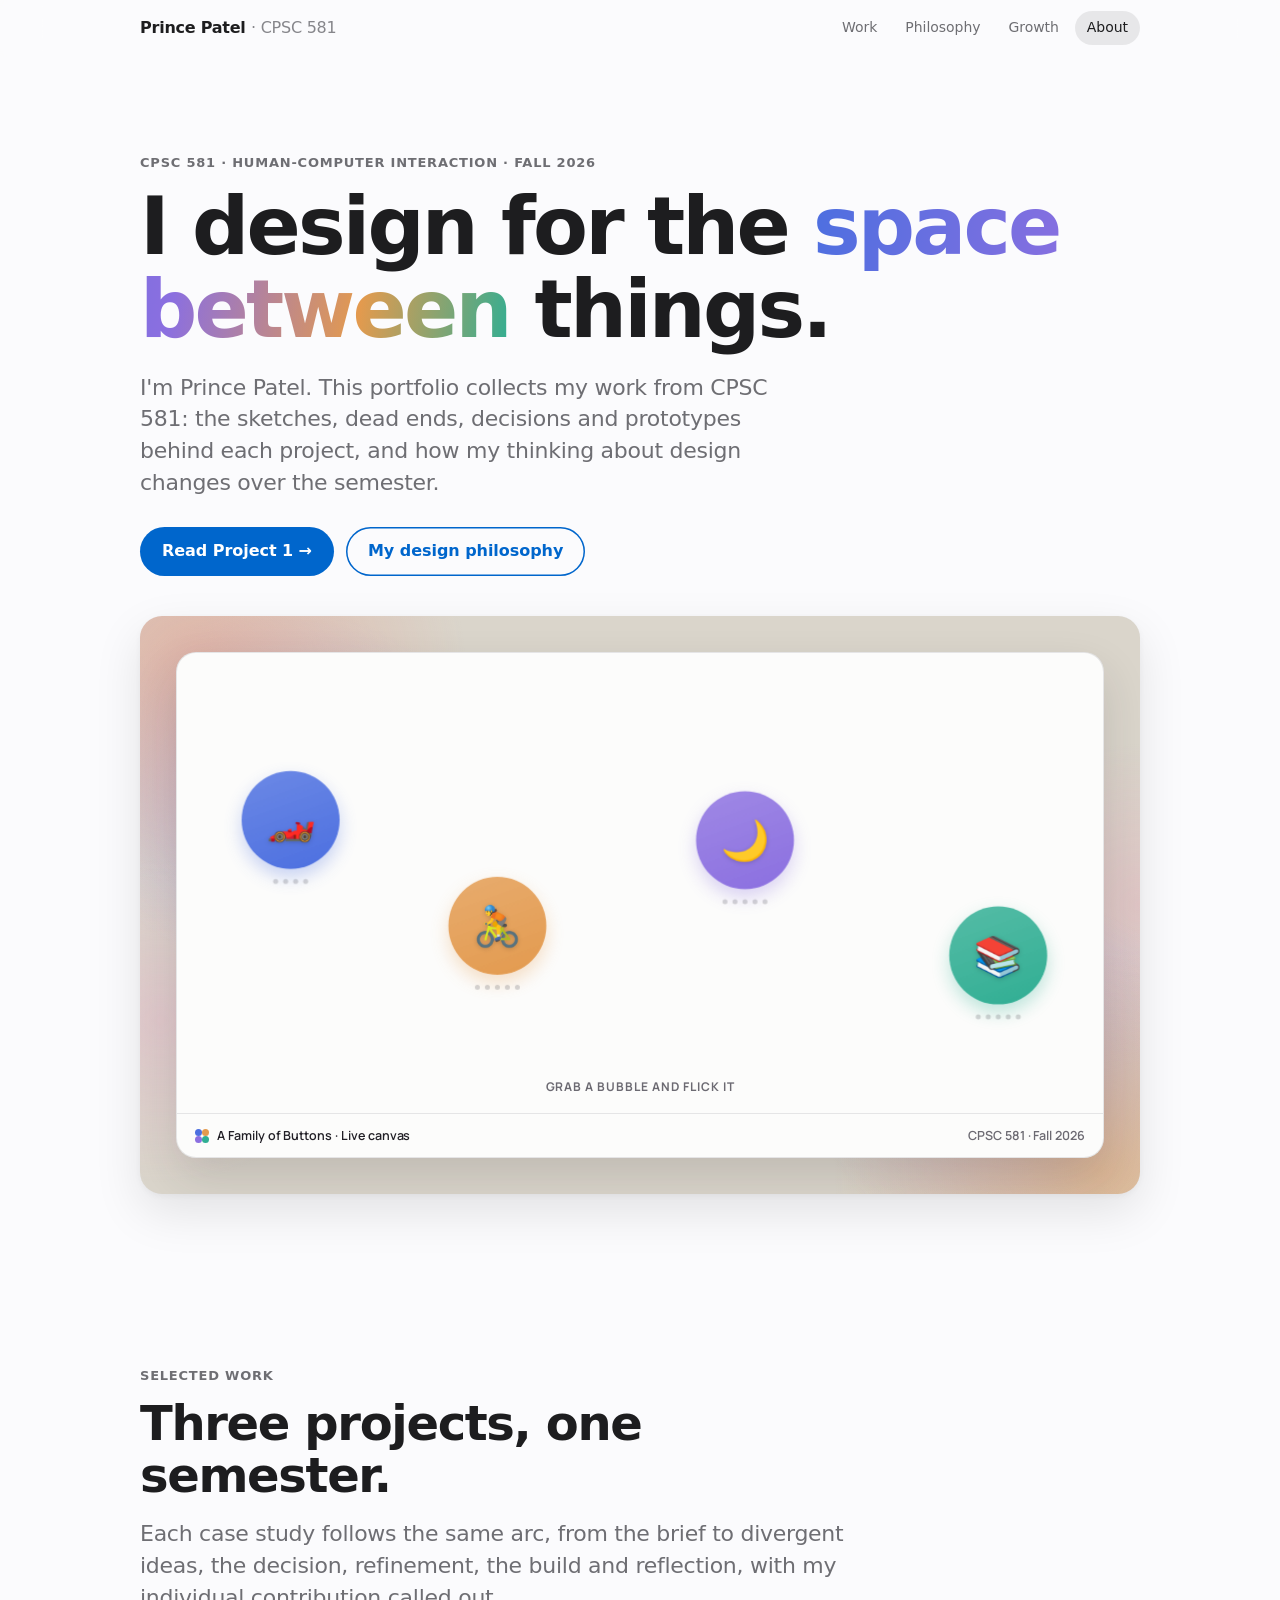
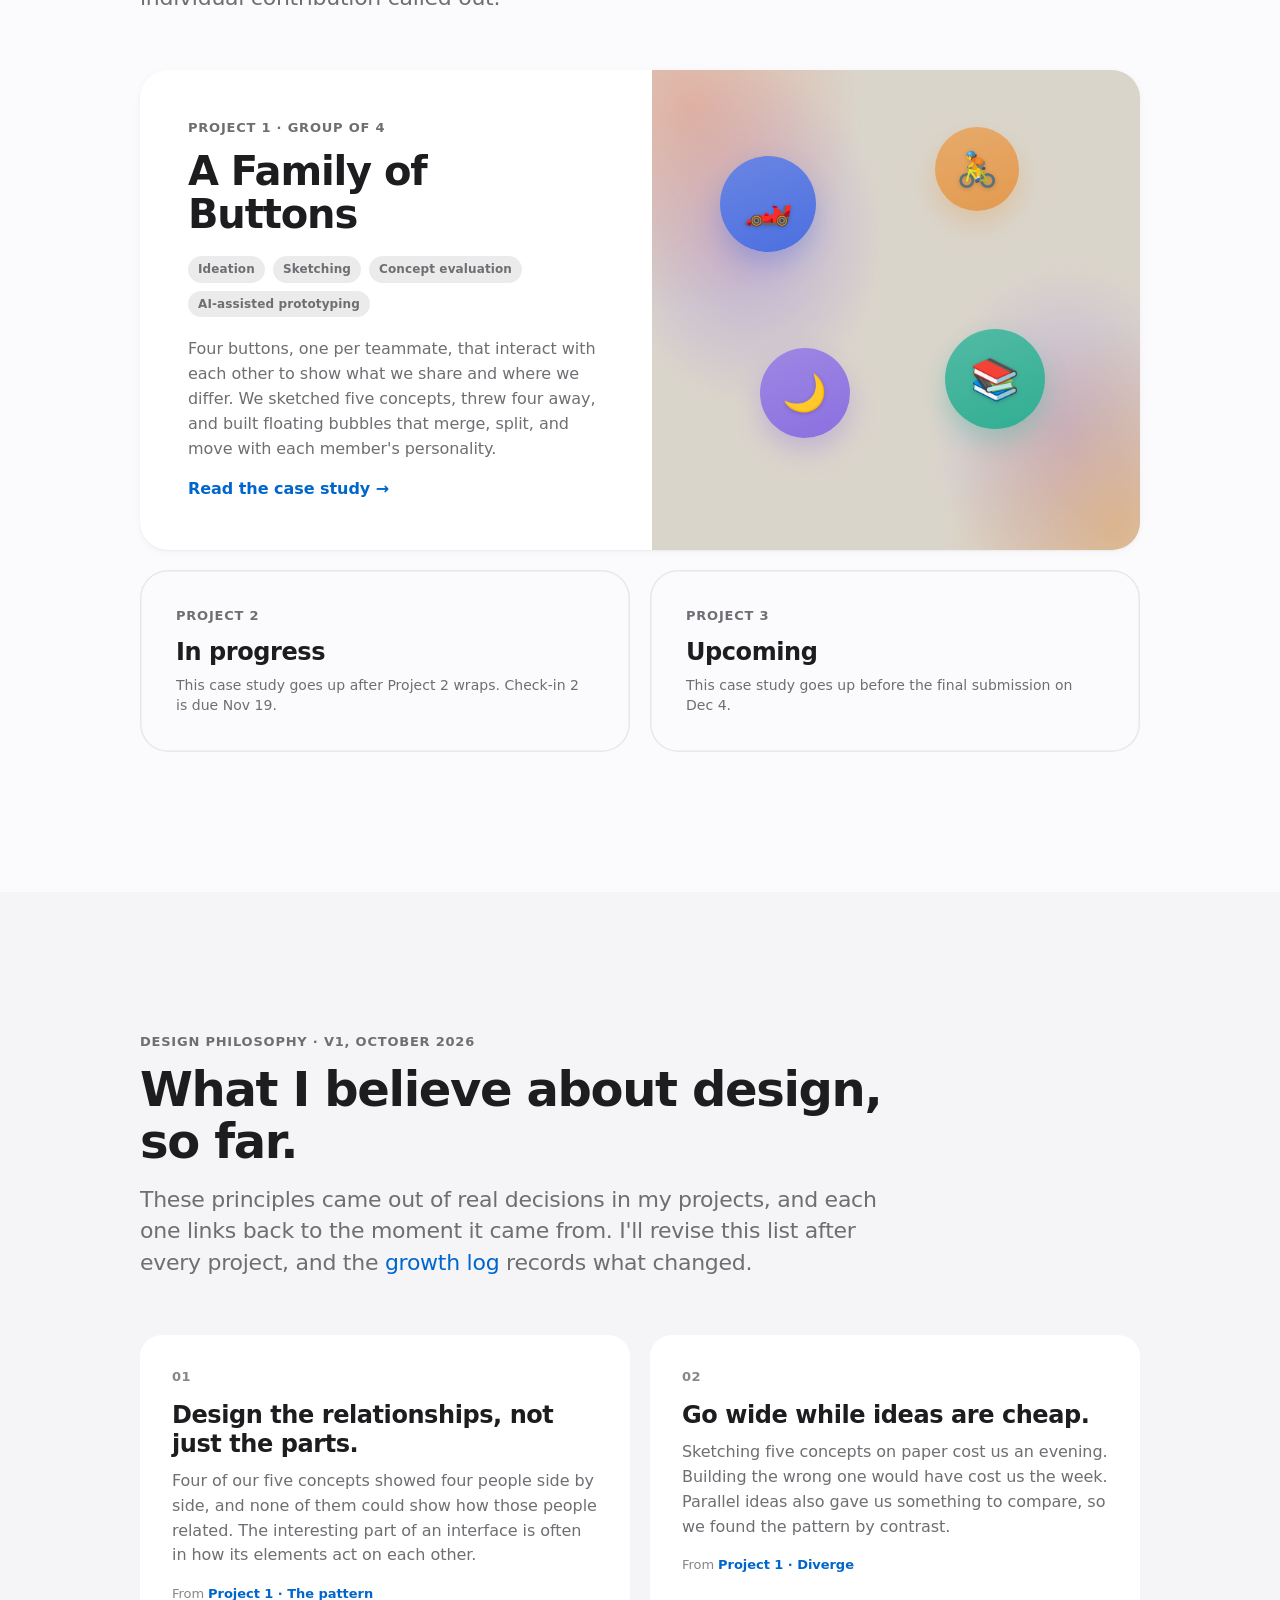
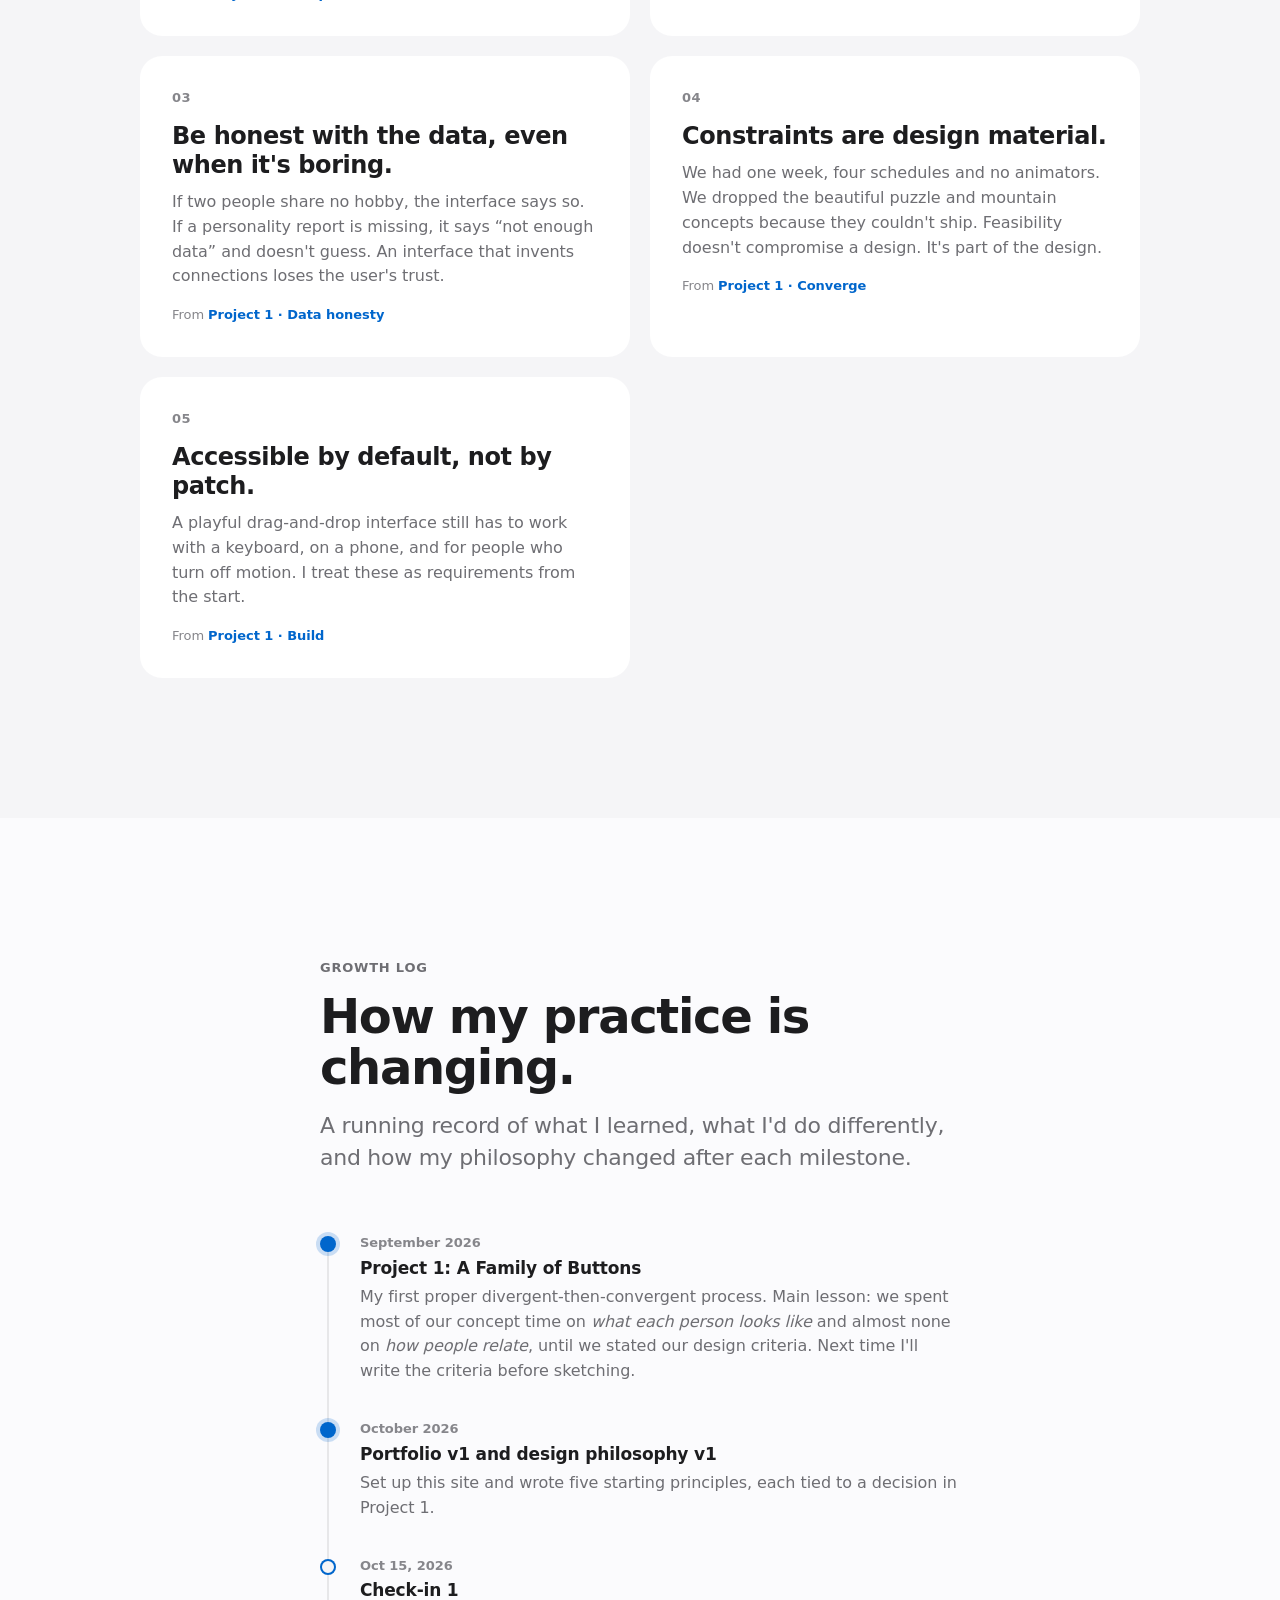
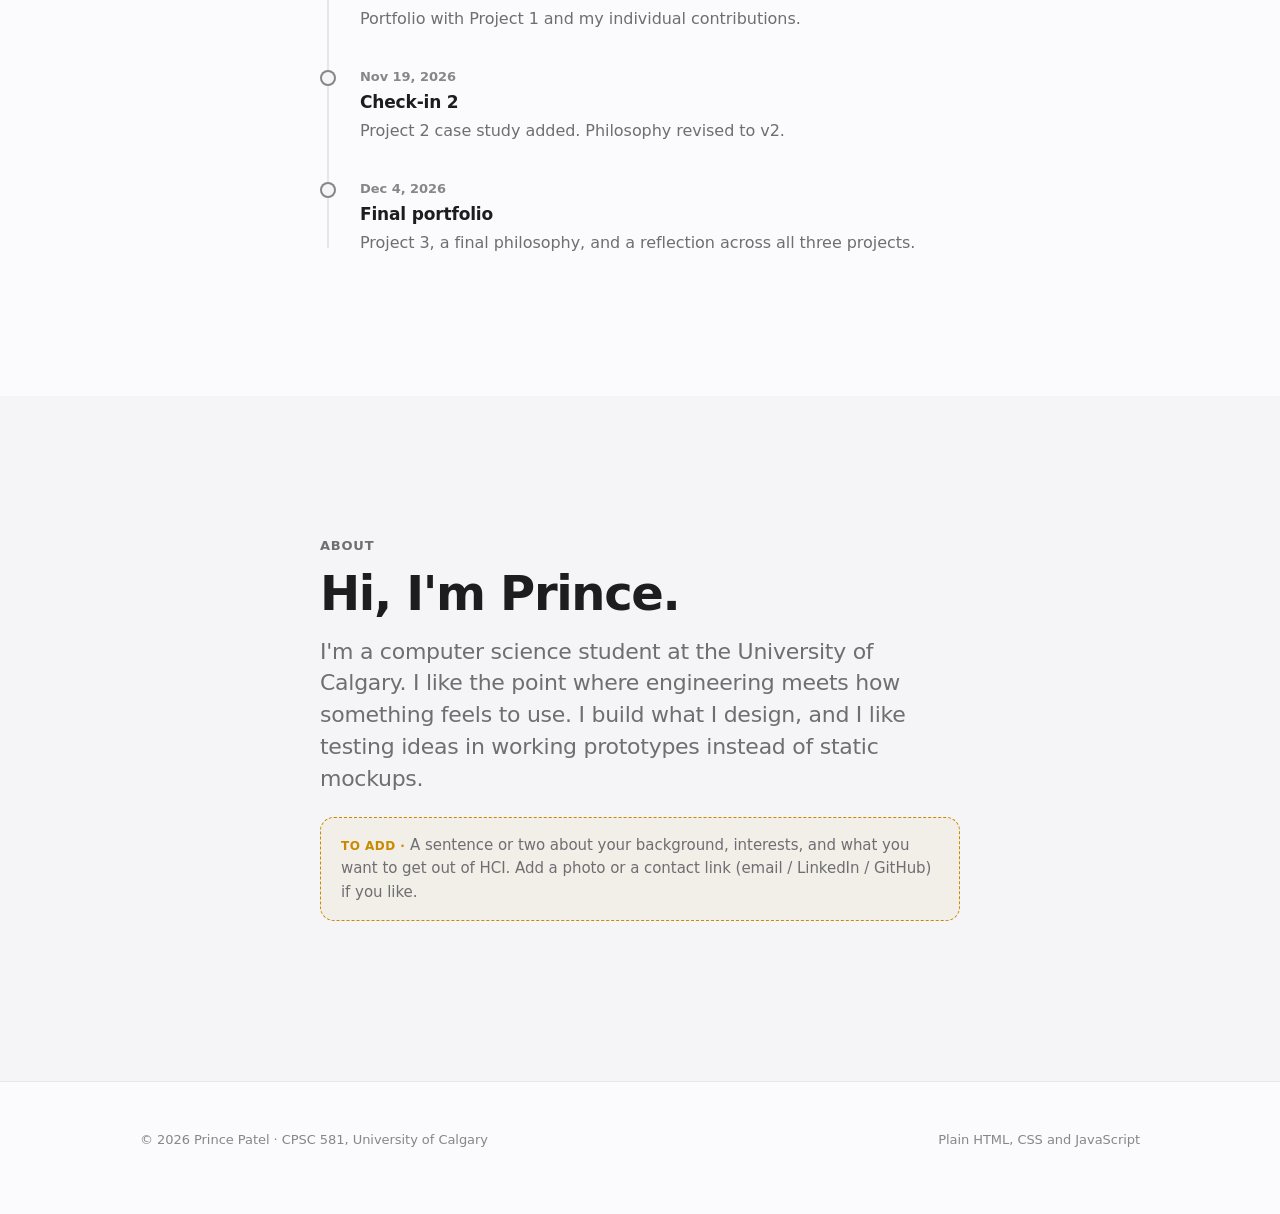
==== index.html @ 09c6f2b0 "Match the real Project 1 app's look in demos; cache-bust assets Co-Authored-By: Claude Opus 5.5 <nor" ====
<!doctype html>
<html lang="en">
<head>
  <meta charset="utf-8">
  <meta name="viewport" content="width=device-width, initial-scale=1">
  <title>Prince Patel · HCI Portfolio</title>
  <meta name="description" content="Design portfolio for CPSC 581 Human-Computer Interaction II (Fall 2026), University of Calgary: projects, design process and personal design philosophy.">
  <meta name="theme-color" content="#fbfbfd" media="(prefers-color-scheme: light)">
  <meta name="theme-color" content="#000000" media="(prefers-color-scheme: dark)">
  <link rel="icon" href="data:image/svg+xml,<svg xmlns='http://www.w3.org/2000/svg' viewBox='0 0 100 100'><circle cx='50' cy='50' r='44' fill='%230066cc'/><circle cx='36' cy='34' r='9' fill='white' opacity='.85'/></svg>">
  <link rel="preconnect" href="https://fonts.googleapis.com">
  <link rel="preconnect" href="https://fonts.gstatic.com" crossorigin>
  <link rel="stylesheet" href="https://fonts.googleapis.com/css2?family=Manrope:wght@500;600;700;800&display=swap">
  <link rel="stylesheet" href="css/style.css?v=3">
</head>
<body>
  <a class="skip" href="#main">Skip to content</a>

  <nav class="nav" aria-label="Primary">
    <div class="wrap">
      <a class="brand" href="index.html">Prince Patel <span>· CPSC 581</span></a>
      <ul>
        <li><a href="#work">Work</a></li>
        <li><a href="#philosophy">Philosophy</a></li>
        <li><a href="#growth">Growth</a></li>
        <li><a href="#about">About</a></li>
      </ul>
    </div>
  </nav>

  <main id="main">
    <!-- ============ HERO ============ -->
    <header class="hero">
      <div class="wrap">
        <p class="eyebrow">CPSC 581 · Human-Computer Interaction · Fall 2026</p>
        <h1 class="display">I design for the <span class="grad">space between</span> things.</h1>
        <p class="lead">I'm Prince Patel. This portfolio collects my work from CPSC 581: the sketches, dead ends, decisions and prototypes behind each project, and how my thinking about design changes over the semester.</p>
        <div class="hero-actions">
          <a class="btn" href="project-1.html">Read Project 1 →</a>
          <a class="btn ghost" href="#philosophy">My design philosophy</a>
        </div>

        <div class="app-scene">
          <div class="app-panel">
            <div class="playground" id="hero-pg" data-playground data-mode="personality" aria-label="Interactive demo: the four member bubbles from Project 1">
              <span class="hint">Grab a bubble and flick it</span>
            </div>
            <div class="app-info"><span class="left"><span class="dotcluster" aria-hidden="true"><i></i><i></i><i></i><i></i></span>A Family of Buttons · Live canvas</span><span class="right">CPSC 581 · Fall 2026</span></div>
          </div>
        </div>
      </div>
    </header>

    <!-- ============ WORK ============ -->
    <section id="work">
      <div class="wrap">
        <div class="section-head reveal">
          <p class="eyebrow">Selected work</p>
          <h2>Three projects, one semester.</h2>
          <p class="lead">Each case study follows the same arc, from the brief to divergent ideas, the decision, refinement, the build and reflection, with my individual contribution called out.</p>
        </div>

        <div class="grid">
          <a class="card project p1 reveal" href="project-1.html">
            <div class="info">
              <p class="eyebrow">Project 1 · Group of 4</p>
              <h3 class="h2">A Family of Buttons</h3>
              <div class="meta">
                <span class="chip">Ideation</span><span class="chip">Sketching</span><span class="chip">Concept evaluation</span><span class="chip">AI-assisted prototyping</span>
              </div>
              <p class="muted">Four buttons, one per teammate, that interact with each other to show what we share and where we differ. We sketched five concepts, threw four away, and built floating bubbles that merge, split, and move with each member's personality.</p>
              <span class="go">Read the case study →</span>
            </div>
            <div class="art" aria-hidden="true">
              <span class="float" style="--c:var(--prince);width:96px;height:96px;font-size:40px;left:14%;top:18%;--dx:14px;--dy:10px"><span>🏎️</span></span>
              <span class="float" style="--c:var(--mark);width:84px;height:84px;font-size:34px;left:58%;top:12%;--dx:-16px;--dy:14px;animation-duration:6s"><span>🚴</span></span>
              <span class="float" style="--c:var(--ayushi);width:90px;height:90px;font-size:36px;left:22%;top:58%;--dx:12px;--dy:-12px;animation-duration:11s"><span>🌙</span></span>
              <span class="float" style="--c:var(--adrian);width:100px;height:100px;font-size:40px;left:60%;top:54%;--dx:-10px;--dy:-16px;animation-duration:8s"><span>📚</span></span>
            </div>
          </a>

          <div class="grid two">
            <div class="card project soon reveal">
              <div class="info">
                <p class="eyebrow">Project 2</p>
                <h3 class="h3">In progress</h3>
                <p class="muted small" style="margin:0">This case study goes up after Project 2 wraps. Check-in 2 is due Nov 19.</p>
              </div>
            </div>
            <div class="card project soon reveal">
              <div class="info">
                <p class="eyebrow">Project 3</p>
                <h3 class="h3">Upcoming</h3>
                <p class="muted small" style="margin:0">This case study goes up before the final submission on Dec 4.</p>
              </div>
            </div>
          </div>
        </div>
      </div>
    </section>

    <!-- ============ PHILOSOPHY ============ -->
    <section id="philosophy" class="alt">
      <div class="wrap">
        <div class="section-head reveal">
          <p class="eyebrow">Design philosophy · v1, October 2026</p>
          <h2>What I believe about design, so far.</h2>
          <p class="lead">These principles came out of real decisions in my projects, and each one links back to the moment it came from. I'll revise this list after every project, and the <a href="#growth">growth log</a> records what changed.</p>
        </div>

        <div class="grid two">
          <article class="card principle reveal">
            <span class="num">01</span>
            <h3>Design the relationships, not just the parts.</h3>
            <p class="muted">Four of our five concepts showed four people side by side, and none of them could show how those people related. The interesting part of an interface is often in how its elements act on each other.</p>
            <p class="from">From <a href="project-1.html#pattern">Project 1 · The pattern</a></p>
          </article>
          <article class="card principle reveal">
            <span class="num">02</span>
            <h3>Go wide while ideas are cheap.</h3>
            <p class="muted">Sketching five concepts on paper cost us an evening. Building the wrong one would have cost us the week. Parallel ideas also gave us something to compare, so we found the pattern by contrast.</p>
            <p class="from">From <a href="project-1.html#diverge">Project 1 · Diverge</a></p>
          </article>
          <article class="card principle reveal">
            <span class="num">03</span>
            <h3>Be honest with the data, even when it's boring.</h3>
            <p class="muted">If two people share no hobby, the interface says so. If a personality report is missing, it says “not enough data” and doesn't guess. An interface that invents connections loses the user's trust.</p>
            <p class="from">From <a href="project-1.html#honesty">Project 1 · Data honesty</a></p>
          </article>
          <article class="card principle reveal">
            <span class="num">04</span>
            <h3>Constraints are design material.</h3>
            <p class="muted">We had one week, four schedules and no animators. We dropped the beautiful puzzle and mountain concepts because they couldn't ship. Feasibility doesn't compromise a design. It's part of the design.</p>
            <p class="from">From <a href="project-1.html#converge">Project 1 · Converge</a></p>
          </article>
          <article class="card principle reveal">
            <span class="num">05</span>
            <h3>Accessible by default, not by patch.</h3>
            <p class="muted">A playful drag-and-drop interface still has to work with a keyboard, on a phone, and for people who turn off motion. I treat these as requirements from the start.</p>
            <p class="from">From <a href="project-1.html#build">Project 1 · Build</a></p>
          </article>
        </div>
      </div>
    </section>

    <!-- ============ GROWTH ============ -->
    <section id="growth">
      <div class="wrap narrow">
        <div class="section-head reveal">
          <p class="eyebrow">Growth log</p>
          <h2>How my practice is changing.</h2>
          <p class="lead">A running record of what I learned, what I'd do differently, and how my philosophy changed after each milestone.</p>
        </div>

        <ol class="timeline reveal">
          <li class="done">
            <time datetime="2026-09">September 2026</time>
            <h4>Project 1: A Family of Buttons</h4>
            <p>My first proper divergent-then-convergent process. Main lesson: we spent most of our concept time on <em>what each person looks like</em> and almost none on <em>how people relate</em>, until we stated our design criteria. Next time I'll write the criteria before sketching.</p>
          </li>
          <li class="done">
            <time datetime="2026-10">October 2026</time>
            <h4>Portfolio v1 and design philosophy v1</h4>
            <p>Set up this site and wrote five starting principles, each tied to a decision in Project 1.</p>
          </li>
          <li class="next">
            <time datetime="2026-10-15">Oct 15, 2026</time>
            <h4>Check-in 1</h4>
            <p>Portfolio with Project 1 and my individual contributions.</p>
          </li>
          <li>
            <time datetime="2026-11-19">Nov 19, 2026</time>
            <h4>Check-in 2</h4>
            <p>Project 2 case study added. Philosophy revised to v2.</p>
          </li>
          <li>
            <time datetime="2026-12-04">Dec 4, 2026</time>
            <h4>Final portfolio</h4>
            <p>Project 3, a final philosophy, and a reflection across all three projects.</p>
          </li>
        </ol>
      </div>
    </section>

    <!-- ============ ABOUT ============ -->
    <section id="about" class="alt">
      <div class="wrap narrow reveal">
        <p class="eyebrow">About</p>
        <h2>Hi, I'm Prince.</h2>
        <p class="lead">I'm a computer science student at the University of Calgary. I like the point where engineering meets how something feels to use. I build what I design, and I like testing ideas in working prototypes instead of static mockups.</p>
        <div class="todo">A sentence or two about your background, interests, and what you want to get out of HCI. Add a photo or a contact link (email / LinkedIn / GitHub) if you like.</div>
      </div>
    </section>
  </main>

  <footer>
    <div class="wrap">
      <span>© 2026 Prince Patel · CPSC 581, University of Calgary</span>
      <span>Plain HTML, CSS and JavaScript</span>
    </div>
  </footer>

  <script src="js/site.js?v=3"></script>
  <script src="js/bubbles.js?v=3"></script>
</body>
</html>
---- css/style.css ----
/* ==========================================================================
   CPSC 581 Portfolio — Prince Patel
   System type, adaptive color, translucent chrome, critically-damped motion.
   ========================================================================== */

:root {
  --bg: #fbfbfd;
  --bg-alt: #f5f5f7;
  --surface: #ffffff;
  --text: #1d1d1f;
  --text-2: #6e6e73;
  --text-3: #86868b;
  --line: rgba(0, 0, 0, 0.08);
  --accent: #0066cc;
  --accent-ink: #ffffff;
  --chrome: rgba(251, 251, 253, 0.72);
  --shadow-sm: 0 1px 2px rgba(0, 0, 0, 0.04), 0 2px 8px rgba(0, 0, 0, 0.04);
  --shadow-lg: 0 2px 6px rgba(0, 0, 0, 0.04), 0 18px 48px rgba(0, 0, 0, 0.10);

  /* member colours (Project 1) */
  --prince: #4c6fe0;
  --mark: #e39a4e;
  --ayushi: #8b6fe0;
  --adrian: #2fae93;
  --team: #c9972b;

  /* verdict chips */
  --yes: #1f9d55;
  --part: #c98a00;
  --no: #d14343;

  --radius: 22px;
  --radius-sm: 14px;
  --maxw: 1080px;
  --gutter: clamp(16px, 4vw, 40px);

  /* Spring-like easing: fast out, critically damped settle (no overshoot) */
  --ease-out: cubic-bezier(0.22, 1, 0.36, 1);
  --ease-in: cubic-bezier(0.64, 0, 0.78, 0); /* mirrored for exits */

  color-scheme: light dark;
}

@media (prefers-color-scheme: dark) {
  :root {
    --bg: #000000;
    --bg-alt: #101012;
    --surface: #1c1c1e;
    --text: #f5f5f7;
    --text-2: #a1a1a6;
    --text-3: #86868b;
    --line: rgba(255, 255, 255, 0.12);
    --accent: #2997ff;
    --chrome: rgba(22, 22, 23, 0.72);
    --shadow-sm: 0 1px 2px rgba(0, 0, 0, 0.5);
    --shadow-lg: 0 18px 48px rgba(0, 0, 0, 0.6);
    --yes: #34c759;
    --part: #ffcc00;
    --no: #ff6961;
  }
}

*,
*::before,
*::after { box-sizing: border-box; }

html {
  -webkit-text-size-adjust: 100%;
  scroll-behavior: smooth;
  scroll-padding-top: 72px;
}

body {
  margin: 0;
  background: var(--bg);
  color: var(--text);
  font: 100%/1.55 -apple-system, BlinkMacSystemFont, "SF Pro Text", system-ui, "Segoe UI", Roboto, sans-serif;
  letter-spacing: -0.003em;
  -webkit-font-smoothing: antialiased;
  text-rendering: optimizeLegibility;
  overflow-x: hidden;
}

img { max-width: 100%; display: block; }
a { color: var(--accent); text-decoration: none; }
a:hover { text-decoration: underline; text-underline-offset: 3px; }

:focus-visible {
  outline: 3px solid var(--accent);
  outline-offset: 3px;
  border-radius: 8px;
}

.skip {
  position: absolute; left: 12px; top: -48px; z-index: 100;
  background: var(--text); color: var(--bg); padding: 8px 14px; border-radius: 10px;
}
.skip:focus { top: 12px; }

.wrap { max-width: var(--maxw); margin: 0 auto; padding: 0 var(--gutter); }
.narrow { max-width: 720px; }

/* ---------- Type scale: tracking tightens as size grows -------------------- */
.eyebrow {
  font-size: 0.8125rem; font-weight: 600; letter-spacing: 0.06em; text-transform: uppercase;
  color: var(--text-2); margin: 0 0 12px;
}
.display {
  font-size: clamp(2.6rem, 7vw, 5rem); line-height: 1.04; letter-spacing: -0.035em;
  font-weight: 700; margin: 0;
}
h2, .h2 {
  font-size: clamp(1.9rem, 4.2vw, 3rem); line-height: 1.08; letter-spacing: -0.028em;
  font-weight: 700; margin: 0 0 16px;
}
h3, .h3 {
  font-size: clamp(1.25rem, 2.2vw, 1.5rem); line-height: 1.2; letter-spacing: -0.018em;
  font-weight: 650; margin: 0 0 8px;
}
h4 { font-size: 1.0625rem; line-height: 1.3; letter-spacing: -0.01em; margin: 0 0 6px; font-weight: 650; }
p { margin: 0 0 1em; }
.lead {
  font-size: clamp(1.125rem, 2vw, 1.375rem); line-height: 1.45; letter-spacing: -0.012em;
  color: var(--text-2); font-weight: 450;
}
.muted { color: var(--text-2); }
.small { font-size: 0.875rem; line-height: 1.45; letter-spacing: 0.002em; }
.grad {
  background: linear-gradient(100deg, var(--prince), var(--ayushi) 45%, var(--mark) 75%, var(--adrian));
  -webkit-background-clip: text; background-clip: text; color: transparent;
}

/* ---------- Translucent nav ------------------------------------------------ */
.nav {
  position: sticky; top: 0; z-index: 50;
  background: var(--chrome);
  -webkit-backdrop-filter: saturate(180%) blur(20px);
  backdrop-filter: saturate(180%) blur(20px);
  border-bottom: 1px solid transparent;
  transition: border-color 200ms ease;
}
.nav.scrolled { border-bottom-color: var(--line); }
.nav .wrap { display: flex; align-items: center; gap: 24px; height: 56px; }
.brand { font-weight: 650; color: var(--text); letter-spacing: -0.015em; white-space: nowrap; }
.brand:hover { text-decoration: none; }
.brand span { color: var(--text-3); font-weight: 500; }
.nav ul { list-style: none; display: flex; gap: 4px; margin: 0 0 0 auto; padding: 0; overflow-x: auto; scrollbar-width: none; }
.nav ul::-webkit-scrollbar { display: none; }
.nav li a {
  display: block; padding: 6px 12px; border-radius: 999px; color: var(--text-2);
  font-size: 0.875rem; white-space: nowrap; transition: background 150ms ease, color 150ms ease;
}
.nav li a:hover, .nav li a[aria-current="true"] { color: var(--text); background: var(--line); text-decoration: none; }

@media (max-width: 640px) {
  .brand span { display: none; }
  .nav .wrap { gap: 12px; }
  .nav li a { padding: 6px 9px; font-size: 0.8125rem; }
}

/* ---------- Sections -------------------------------------------------------- */
section { padding: clamp(72px, 11vw, 140px) 0; }
section.alt { background: var(--bg-alt); }
.section-head { max-width: 760px; margin-bottom: clamp(32px, 5vw, 56px); }

/* ---------- Hero ------------------------------------------------------------ */
.hero { padding-top: clamp(48px, 8vw, 96px); padding-bottom: 32px; }
.hero .lead { max-width: 640px; margin-top: 20px; }
.hero-actions { display: flex; flex-wrap: wrap; gap: 12px; margin-top: 28px; }

.btn {
  display: inline-flex; align-items: center; gap: 8px;
  padding: 12px 22px; border-radius: 999px; font-weight: 550; font-size: 1rem;
  background: var(--accent); color: var(--accent-ink); border: 0; cursor: pointer;
  transition: transform 100ms ease-out, filter 150ms ease;
}
.btn:hover { text-decoration: none; filter: brightness(1.08); }
.btn:active { transform: scale(0.97); }
.btn.ghost { background: transparent; color: var(--accent); box-shadow: inset 0 0 0 1.5px currentColor; }

/* App scene: a faithful re-creation of the shipped Project 1 app's look
   (warm backdrop with colour blobs, white canvas card, Manrope type).
   It stays light in dark mode on purpose, because it shows a real artifact. */
.app-scene {
  --ink: #211f26; --ink-dim: #6c6a72; --app-line: rgba(33, 31, 38, 0.1); --card: #fcfcfb;
  position: relative; isolation: isolate; overflow: hidden; margin-top: 40px;
  padding: clamp(14px, 3vw, 36px); border-radius: var(--radius);
  background:
    radial-gradient(38% 55% at 6% 8%, rgba(227, 154, 136, 0.55), transparent 70%),
    radial-gradient(30% 45% at 14% 30%, rgba(156, 127, 224, 0.42), transparent 70%),
    radial-gradient(28% 40% at 2% 70%, rgba(231, 179, 201, 0.4), transparent 70%),
    radial-gradient(38% 55% at 96% 96%, rgba(227, 162, 92, 0.5), transparent 70%),
    radial-gradient(30% 45% at 88% 80%, rgba(156, 127, 224, 0.4), transparent 70%),
    radial-gradient(26% 40% at 100% 50%, rgba(231, 166, 184, 0.35), transparent 70%),
    #dad5cb;
  color: var(--ink); color-scheme: light;
  font-family: "Manrope", system-ui, sans-serif;
  box-shadow: var(--shadow-lg);
}
.app-panel {
  background: var(--card); border: 1px solid var(--app-line); border-radius: 20px;
  box-shadow: 0 20px 46px rgba(33, 31, 38, 0.14); overflow: hidden;
}
.app-info {
  display: flex; align-items: center; justify-content: space-between; gap: 12px;
  padding: 12px 18px; border-top: 1px solid var(--app-line);
  font-size: 12.5px; font-weight: 600; color: var(--ink-dim);
}
.app-info .left { display: flex; align-items: center; gap: 8px; color: var(--ink); }
.dotcluster { width: 14px; height: 14px; position: relative; flex: none; }
.dotcluster i { position: absolute; width: 7px; height: 7px; border-radius: 50%; }
.dotcluster i:nth-child(1) { background: var(--prince); left: 0; top: 0; }
.dotcluster i:nth-child(2) { background: var(--mark); right: 0; top: 0; }
.dotcluster i:nth-child(3) { background: var(--ayushi); left: 0; bottom: 0; }
.dotcluster i:nth-child(4) { background: var(--adrian); right: 0; bottom: 0; }
@media (max-width: 520px) { .app-info .right { display: none; } }

.playground {
  position: relative; height: clamp(300px, 42vw, 460px);
  overflow: hidden; touch-action: none; user-select: none; -webkit-user-select: none;
}
.playground .hint {
  position: absolute; left: 50%; bottom: 16px; transform: translateX(-50%);
  font-size: 12px; font-weight: 700; letter-spacing: .08em; text-transform: uppercase;
  color: var(--ink-dim); pointer-events: none; white-space: nowrap; transition: opacity 400ms ease;
}
.playground.touched .hint { opacity: 0; }

.bubble {
  --c: var(--accent);
  --size: clamp(70px, 8vw, 98px);
  position: absolute; left: 0; top: 0; width: var(--size); height: var(--size);
  border-radius: 50%; border: 0; padding: 0; cursor: grab; touch-action: none;
  display: grid; place-items: center; font-size: calc(var(--size) * 0.4); line-height: 1;
  color: var(--ink, var(--text)); font-family: inherit;
  /* Same material as the shipped app: a solid fill with a soft top-left light */
  background: linear-gradient(160deg, color-mix(in srgb, var(--c) 82%, white 14%), var(--c));
  box-shadow: 0 8px 18px color-mix(in srgb, var(--c) 30%, transparent);
  will-change: transform;
  transition: box-shadow 180ms ease, scale 160ms cubic-bezier(.3,.7,.4,1);
}
.bubble > .emo { filter: drop-shadow(0 1px 2px rgba(0,0,0,.18)); pointer-events: none; }
.bubble:hover { scale: 1.08; box-shadow: 0 10px 24px color-mix(in srgb, var(--c) 40%, transparent); }
.bubble.grabbed { cursor: grabbing; scale: 1.12; box-shadow: 0 14px 30px color-mix(in srgb, var(--c) 45%, transparent); }
/* Interest dots under each bubble, as in the app */
.bubble .dots {
  position: absolute; top: calc(100% + 10px); left: 50%; translate: -50% 0;
  display: flex; gap: 5px; pointer-events: none;
}
.bubble .dots i { width: 5px; height: 5px; border-radius: 50%; background: rgba(33, 31, 38, 0.18); }
/* Hover tooltip, styled like the app's */
.bubble .tag {
  position: absolute; bottom: calc(100% + 12px); left: 50%; transform: translate(-50%, 4px);
  padding: 10px 14px; border-radius: 10px; text-align: left; white-space: nowrap;
  background: var(--card, var(--surface)); border: 1px solid var(--app-line, var(--line));
  box-shadow: 0 12px 26px rgba(33, 31, 38, 0.16);
  opacity: 0; pointer-events: none; transition: opacity 120ms ease, transform 200ms var(--ease-out);
}
.bubble .tag b { display: block; font-size: 14px; font-weight: 700; margin-bottom: 2px; }
.bubble .tag small { display: block; font-size: 12px; font-weight: 500; color: var(--ink-dim, var(--text-2)); }
.bubble:hover .tag, .bubble:focus-visible .tag, .bubble.grabbed .tag { opacity: 1; transform: translate(-50%, 0); }
.bubble:focus-visible { outline-offset: 4px; border-radius: 50%; }

/* ---------- Cards ----------------------------------------------------------- */
.grid { display: grid; gap: 20px; }
.grid.two { grid-template-columns: repeat(auto-fit, minmax(min(100%, 420px), 1fr)); }
.grid.three { grid-template-columns: repeat(auto-fit, minmax(min(100%, 280px), 1fr)); }
.grid.four { grid-template-columns: repeat(auto-fit, minmax(min(100%, 220px), 1fr)); }

.card {
  background: var(--surface); border-radius: var(--radius); padding: clamp(22px, 3vw, 32px);
  box-shadow: var(--shadow-sm); position: relative;
}
section.alt .card { box-shadow: none; }
.card p:last-child { margin-bottom: 0; }
.card .num {
  font-size: 0.8125rem; font-weight: 650; color: var(--text-3); font-variant-numeric: tabular-nums;
  letter-spacing: 0.04em; margin-bottom: 14px; display: block;
}

/* Philosophy principles */
.principle h3 { margin-bottom: 10px; }
.principle .from { margin-top: 14px; font-size: 0.8125rem; color: var(--text-3); }
.principle .from a { font-weight: 550; }

/* Project tiles */
.project {
  display: grid; grid-template-columns: 1.05fr 1fr; gap: 0; overflow: hidden; padding: 0;
  border-radius: 28px; color: inherit; min-height: 380px;
  transition: transform 300ms var(--ease-out), box-shadow 300ms var(--ease-out);
}
a.project:hover { text-decoration: none; transform: translateY(-3px); box-shadow: var(--shadow-lg); }
a.project:active { transform: scale(0.99); transition-duration: 100ms; }
.project .info { padding: clamp(28px, 4vw, 48px); display: flex; flex-direction: column; }
.project .info .h2 { font-size: clamp(1.75rem, 3.4vw, 2.5rem); }
.project .meta { display: flex; flex-wrap: wrap; gap: 8px; margin: 4px 0 20px; }
.project .go { margin-top: auto; font-weight: 600; color: var(--accent); }
.project .art { position: relative; min-height: 280px; overflow: hidden; }
.project .art img { position: absolute; inset: 0; width: 100%; height: 100%; object-fit: cover; }
.project.p1 .art { background: radial-gradient(50% 60% at 8% 8%, rgba(227,154,136,.6), transparent 70%), radial-gradient(40% 50% at 20% 35%, rgba(156,127,224,.45), transparent 70%), radial-gradient(50% 60% at 95% 95%, rgba(227,162,92,.55), transparent 70%), radial-gradient(40% 50% at 85% 75%, rgba(156,127,224,.4), transparent 70%), #dad5cb; }
.project.p1 .art .float {
  position: absolute; display: grid; place-items: center; border-radius: 50%;
  background: linear-gradient(160deg, color-mix(in srgb, var(--c) 82%, white 14%), var(--c));
  box-shadow: 0 12px 26px color-mix(in srgb, var(--c) 32%, transparent);
  animation: drift 9s ease-in-out infinite alternate;
}
.project.p1 .art .float > * { filter: drop-shadow(0 1px 2px rgba(0,0,0,.18)); }
@keyframes drift { to { transform: translate(var(--dx, 10px), var(--dy, -14px)); } }

.project.soon { grid-template-columns: 1fr; min-height: 0; background: transparent; box-shadow: inset 0 0 0 1.5px var(--line); }
.project.soon .info { padding: clamp(24px, 3vw, 36px); }
@media (max-width: 760px) {
  .project { grid-template-columns: 1fr; }
  .project .art { min-height: 240px; order: -1; }
}

.chip {
  display: inline-flex; align-items: center; gap: 6px; font-size: 0.75rem; font-weight: 600;
  letter-spacing: 0.01em; padding: 4px 10px; border-radius: 999px;
  background: var(--line); color: var(--text-2); white-space: nowrap;
}
.chip.dot::before { content: ""; width: 6px; height: 6px; border-radius: 50%; background: currentColor; }
.chip.yes { color: var(--yes); background: color-mix(in srgb, var(--yes) 13%, transparent); }
.chip.part { color: var(--part); background: color-mix(in srgb, var(--part) 15%, transparent); }
.chip.no { color: var(--no); background: color-mix(in srgb, var(--no) 13%, transparent); }

/* ---------- Timeline (growth log) ------------------------------------------ */
.timeline { list-style: none; margin: 0; padding: 0; position: relative; }
.timeline::before { content: ""; position: absolute; left: 7px; top: 8px; bottom: 8px; width: 2px; background: var(--line); }
.timeline li { position: relative; padding: 0 0 32px 40px; }
.timeline li:last-child { padding-bottom: 0; }
.timeline li::before {
  content: ""; position: absolute; left: 0; top: 6px; width: 16px; height: 16px; border-radius: 50%;
  background: var(--bg-alt); box-shadow: inset 0 0 0 2px var(--text-3);
}
.timeline li.done::before { background: var(--accent); box-shadow: 0 0 0 4px color-mix(in srgb, var(--accent) 20%, transparent); }
.timeline li.next::before { box-shadow: inset 0 0 0 2px var(--accent); }
.timeline time { font-size: 0.8125rem; font-weight: 600; color: var(--text-3); font-variant-numeric: tabular-nums; }
.timeline h4 { margin-top: 2px; }
.timeline p { color: var(--text-2); margin: 0; }

/* ---------- Case study ------------------------------------------------------ */
.cs-hero { padding: clamp(40px, 7vw, 88px) 0 clamp(40px, 6vw, 72px); }
.cs-hero .lead { max-width: 700px; margin-top: 20px; }
.facts {
  display: grid; grid-template-columns: repeat(auto-fit, minmax(min(100%, 180px), 1fr));
  gap: 24px 32px; margin-top: 44px; padding-top: 28px; border-top: 1px solid var(--line);
}
.facts dt { font-size: 0.75rem; font-weight: 650; letter-spacing: 0.06em; text-transform: uppercase; color: var(--text-3); margin-bottom: 6px; }
.facts dd { margin: 0; font-size: 0.9375rem; line-height: 1.5; }

.cs-layout { display: grid; grid-template-columns: 200px minmax(0, 1fr); gap: 56px; align-items: start; }
.toc { position: sticky; top: 88px; font-size: 0.875rem; }
.toc ol { list-style: none; margin: 0; padding: 0; border-left: 2px solid var(--line); }
.toc a {
  display: block; padding: 6px 0 6px 16px; margin-left: -2px; color: var(--text-2);
  border-left: 2px solid transparent; transition: color 150ms ease, border-color 150ms ease;
}
.toc a:hover { color: var(--text); text-decoration: none; }
.toc a[aria-current="true"] { color: var(--text); border-left-color: var(--accent); font-weight: 600; }
@media (max-width: 960px) {
  .cs-layout { grid-template-columns: 1fr; gap: 0; }
  .toc { display: none; }
}

.chapter { padding: clamp(48px, 7vw, 88px) 0; border-top: 1px solid var(--line); }
.chapter:first-child { border-top: 0; padding-top: 0; }
.chapter > .eyebrow { color: var(--accent); }
.chapter p, .chapter li { max-width: 68ch; }
.chapter ul { padding-left: 1.2em; }
.chapter li { margin-bottom: 6px; }

.callout {
  border-radius: var(--radius-sm); padding: 20px 24px; margin: 28px 0;
  background: color-mix(in srgb, var(--accent) 8%, var(--surface));
  box-shadow: inset 3px 0 0 var(--accent);
}
.callout p:last-child { margin: 0; }
.callout strong { display: block; margin-bottom: 4px; }

.quote {
  font-size: clamp(1.25rem, 2.6vw, 1.75rem); line-height: 1.3; letter-spacing: -0.02em; font-weight: 600;
  margin: 32px 0; max-width: 28ch;
}

/* Figures + lightbox trigger */
figure { margin: 0; }
.fig {
  border-radius: var(--radius-sm); overflow: hidden; background: #fff; box-shadow: var(--shadow-sm);
  cursor: zoom-in; display: block; width: 100%; padding: 0; border: 0;
  transition: transform 300ms var(--ease-out), box-shadow 300ms var(--ease-out);
}
.fig:hover { transform: scale(1.01); box-shadow: var(--shadow-lg); }
.fig:active { transform: scale(0.99); transition-duration: 100ms; }
.fig img { width: 100%; height: auto; }
.fig.crop img { aspect-ratio: 4 / 3; object-fit: cover; }
.fig.contain img { aspect-ratio: 4 / 3; object-fit: contain; padding: 12px; }
figcaption { font-size: 0.8125rem; color: var(--text-2); margin-top: 10px; line-height: 1.45; }
figcaption b { color: var(--text); font-weight: 600; }

/* Live embed of the shipped app, framed as a browser window */
.device {
  margin-top: 48px; border-radius: 18px; overflow: hidden; background: var(--surface);
  box-shadow: var(--shadow-lg), 0 0 0 1px var(--line);
}
.device .bar {
  display: flex; align-items: center; gap: 12px; padding: 10px 14px;
  background: var(--bg-alt); border-bottom: 1px solid var(--line); font-size: 0.8125rem; color: var(--text-2);
}
.device .lights { display: flex; gap: 6px; flex: none; }
.device .lights i { width: 11px; height: 11px; border-radius: 50%; background: var(--line); }
.device .lights i:nth-child(1) { background: #ff5f57; } .device .lights i:nth-child(2) { background: #febc2e; } .device .lights i:nth-child(3) { background: #28c840; }
.device .url {
  flex: 1; min-width: 0; text-align: center; padding: 4px 12px; border-radius: 8px; background: var(--surface);
  overflow: hidden; text-overflow: ellipsis; white-space: nowrap; font-variant-numeric: tabular-nums;
}
.device .open { flex: none; font-weight: 600; white-space: nowrap; }
.device iframe { display: block; width: 100%; height: 760px; border: 0; background: #dad5cb; }
@media (max-width: 980px) { .device iframe { height: 680px; } }
@media (max-width: 560px) { .device .url { display: none; } .device .bar { justify-content: space-between; } .device iframe { height: 600px; } }
.embed-note { display: flex; flex-wrap: wrap; justify-content: space-between; gap: 8px 24px; margin-top: 14px; font-size: 0.875rem; color: var(--text-2); }

/* Screenshot gallery */
.shots { display: grid; gap: 20px; grid-template-columns: repeat(auto-fit, minmax(min(100%, 300px), 1fr)); margin: 28px 0; }
.shots .fig img { aspect-ratio: 8 / 7; object-fit: cover; object-position: top; }
.shots .wide { grid-column: 1 / -1; }
.shots .wide .fig img { aspect-ratio: auto; }

/* Concept cards */
.concept { padding: 0; overflow: hidden; display: flex; flex-direction: column; }
.concept .fig { border-radius: 0; box-shadow: none; }
.concept .body { padding: 20px 22px 24px; display: flex; flex-direction: column; gap: 8px; flex: 1; }
.concept .body p { color: var(--text-2); font-size: 0.9375rem; margin: 0; }
.concept .why { margin-top: auto; padding-top: 10px; font-size: 0.875rem; }
.concept .placeholder-art {
  aspect-ratio: 4 / 3; display: grid; place-items: center; gap: 8px; background: var(--bg-alt);
  grid-template-columns: repeat(2, 64px); grid-auto-rows: 48px; align-content: center; justify-content: center;
}
.concept .placeholder-art span { border-radius: 8px; background: var(--surface); box-shadow: inset 0 0 0 1.5px var(--line); width: 64px; height: 48px; }
.concept.winner { box-shadow: 0 0 0 2px var(--yes), var(--shadow-lg); }

/* Evaluation matrix */
.matrix-wrap { overflow-x: auto; margin: 24px 0; border-radius: var(--radius-sm); box-shadow: inset 0 0 0 1px var(--line); }
table.matrix { border-collapse: collapse; width: 100%; min-width: 620px; font-size: 0.9375rem; }
.matrix th, .matrix td { padding: 14px 16px; text-align: left; border-bottom: 1px solid var(--line); vertical-align: top; }
.matrix thead th { font-size: 0.75rem; letter-spacing: 0.05em; text-transform: uppercase; color: var(--text-3); font-weight: 650; }
.matrix tbody tr:last-child td, .matrix tbody tr:last-child th { border-bottom: 0; }
.matrix tbody th { font-weight: 600; white-space: nowrap; }
.matrix tr.win { background: color-mix(in srgb, var(--yes) 7%, transparent); }

/* Flow strip (interaction model) */
.flow { display: flex; flex-wrap: wrap; align-items: center; gap: 10px; margin: 28px 0; padding: 0; list-style: none; }
.flow li {
  background: var(--surface); box-shadow: var(--shadow-sm); border-radius: 999px; padding: 10px 16px;
  font-weight: 600; font-size: 0.9375rem; max-width: none; margin: 0;
}
.flow li.arrow { background: none; box-shadow: none; padding: 0; color: var(--text-3); }

/* Spec rows (personality mapping) */
.spec { display: grid; grid-template-columns: auto 1fr; gap: 0; border-radius: var(--radius-sm); overflow: hidden; box-shadow: inset 0 0 0 1px var(--line); margin: 24px 0; }
.spec > div { padding: 16px 20px; border-bottom: 1px solid var(--line); }
.spec > div:nth-last-child(-n+2) { border-bottom: 0; }
.spec .k { font-weight: 650; background: var(--bg-alt); }
@media (max-width: 560px) { .spec { grid-template-columns: 1fr; } .spec .k { border-bottom: 0; padding-bottom: 4px; } .spec .v { padding-top: 4px; } }

/* Movement demo controls */
.demo-legend { display: flex; flex-wrap: wrap; gap: 16px; margin-top: 14px; font-size: 0.875rem; color: var(--text-2); }
.demo-legend span::before { content: ""; display: inline-block; width: 10px; height: 10px; border-radius: 50%; background: var(--c); margin-right: 6px; vertical-align: 0; }
.toggle {
  display: inline-flex; padding: 3px; border-radius: 999px; background: var(--line); gap: 2px; margin-top: 16px;
}
.toggle button {
  border: 0; background: transparent; color: var(--text-2); font: inherit; font-size: 0.875rem; font-weight: 550;
  padding: 7px 14px; border-radius: 999px; cursor: pointer; transition: background 200ms var(--ease-out), color 200ms ease;
}
.toggle button[aria-pressed="true"] { background: var(--surface); color: var(--text); box-shadow: var(--shadow-sm); }
.toggle button:active { transform: scale(0.97); }

/* Prompt log */
.prompts { list-style: none; margin: 24px 0; padding: 0; counter-reset: p; display: grid; gap: 12px; }
.prompts li { counter-increment: p; display: grid; grid-template-columns: 36px 1fr; gap: 14px; align-items: start; max-width: none; margin: 0; }
.prompts li::before {
  content: counter(p); width: 28px; height: 28px; border-radius: 50%; display: grid; place-items: center;
  font-size: 0.8125rem; font-weight: 650; background: var(--line); color: var(--text-2); font-variant-numeric: tabular-nums;
}
.prompts .said { font-style: italic; color: var(--text-2); margin: 0 0 4px; }
.prompts .did { margin: 0; font-size: 0.9375rem; }
.prompts .did b { font-weight: 650; }

/* Literature */
.refs { font-size: 0.875rem; color: var(--text-2); padding-left: 1.2em; }
.refs li { margin-bottom: 8px; }

/* TODO markers — remove before final submission */
.todo {
  border: 1.5px dashed var(--part); border-radius: var(--radius-sm); padding: 16px 20px; margin: 20px 0;
  color: var(--text-2); font-size: 0.9375rem; background: color-mix(in srgb, var(--part) 6%, transparent);
}
.todo::before { content: "TO ADD · "; font-weight: 700; color: var(--part); letter-spacing: 0.04em; font-size: 0.75rem; }

/* Pager */
.pager { display: flex; justify-content: space-between; gap: 16px; padding: 48px 0 0; border-top: 1px solid var(--line); flex-wrap: wrap; }
.pager a { font-weight: 600; }

/* Footer */
footer { padding: 48px 0 64px; border-top: 1px solid var(--line); font-size: 0.8125rem; color: var(--text-3); }
footer .wrap { display: flex; flex-wrap: wrap; gap: 8px 24px; justify-content: space-between; }

/* ---------- Lightbox ------------------------------------------------------- */
dialog.lightbox {
  border: 0; padding: 0; background: transparent; max-width: min(1200px, 94vw); max-height: 92vh; width: auto;
  overflow: visible;
}
dialog.lightbox::backdrop {
  background: rgba(0, 0, 0, 0.6);
  -webkit-backdrop-filter: blur(14px); backdrop-filter: blur(14px);
}
dialog.lightbox[open] { animation: lb-in 320ms var(--ease-out); }
dialog.lightbox[open]::backdrop { animation: fade-in 240ms ease; }
dialog.lightbox img { max-height: 80vh; width: auto; max-width: 100%; border-radius: var(--radius-sm); background: #fff; margin: 0 auto; }
dialog.lightbox p { color: #f5f5f7; text-align: center; font-size: 0.875rem; margin: 14px auto 0; max-width: 70ch; }
dialog.lightbox .close {
  position: absolute; top: -14px; right: -14px; width: 36px; height: 36px; border-radius: 50%;
  border: 0; cursor: pointer; font-size: 18px; line-height: 1; color: #1d1d1f;
  background: rgba(255,255,255,0.85); -webkit-backdrop-filter: blur(10px); backdrop-filter: blur(10px);
  box-shadow: 0 4px 14px rgba(0,0,0,.25);
}
dialog.lightbox .close:active { transform: scale(0.94); }
@keyframes lb-in { from { opacity: 0; transform: scale(0.94); } to { opacity: 1; transform: none; } }
@keyframes fade-in { from { opacity: 0; } }

/* ---------- Scroll reveal (only when JS is on) ----------------------------- */
.js .reveal { opacity: 0; transform: translateY(18px); transition: opacity 700ms var(--ease-out), transform 700ms var(--ease-out); }
.js .reveal.in { opacity: 1; transform: none; }

/* ---------- Accessibility preferences -------------------------------------- */
@media (prefers-reduced-motion: reduce) {
  html { scroll-behavior: auto; }
  *, *::before, *::after { animation-duration: 0.01ms !important; animation-iteration-count: 1 !important; }
  .js .reveal { transform: none; transition: opacity 300ms ease; }
  a.project:hover, .fig:hover { transform: none; }
  .project.p1 .art .float { animation: none; }
}
@media (prefers-reduced-transparency: reduce) {
  .nav { background: var(--bg); -webkit-backdrop-filter: none; backdrop-filter: none; }
}
@media (prefers-contrast: more) {
  :root { --line: rgba(127, 127, 127, 0.6); --text-2: var(--text); }
  .card, .fig { box-shadow: inset 0 0 0 1.5px var(--text); }
}

@media print {
  .nav, .toc, .app-scene, .hero-actions, .skip { display: none !important; }
  .js .reveal { opacity: 1; transform: none; }
  section { padding: 24px 0; }
}
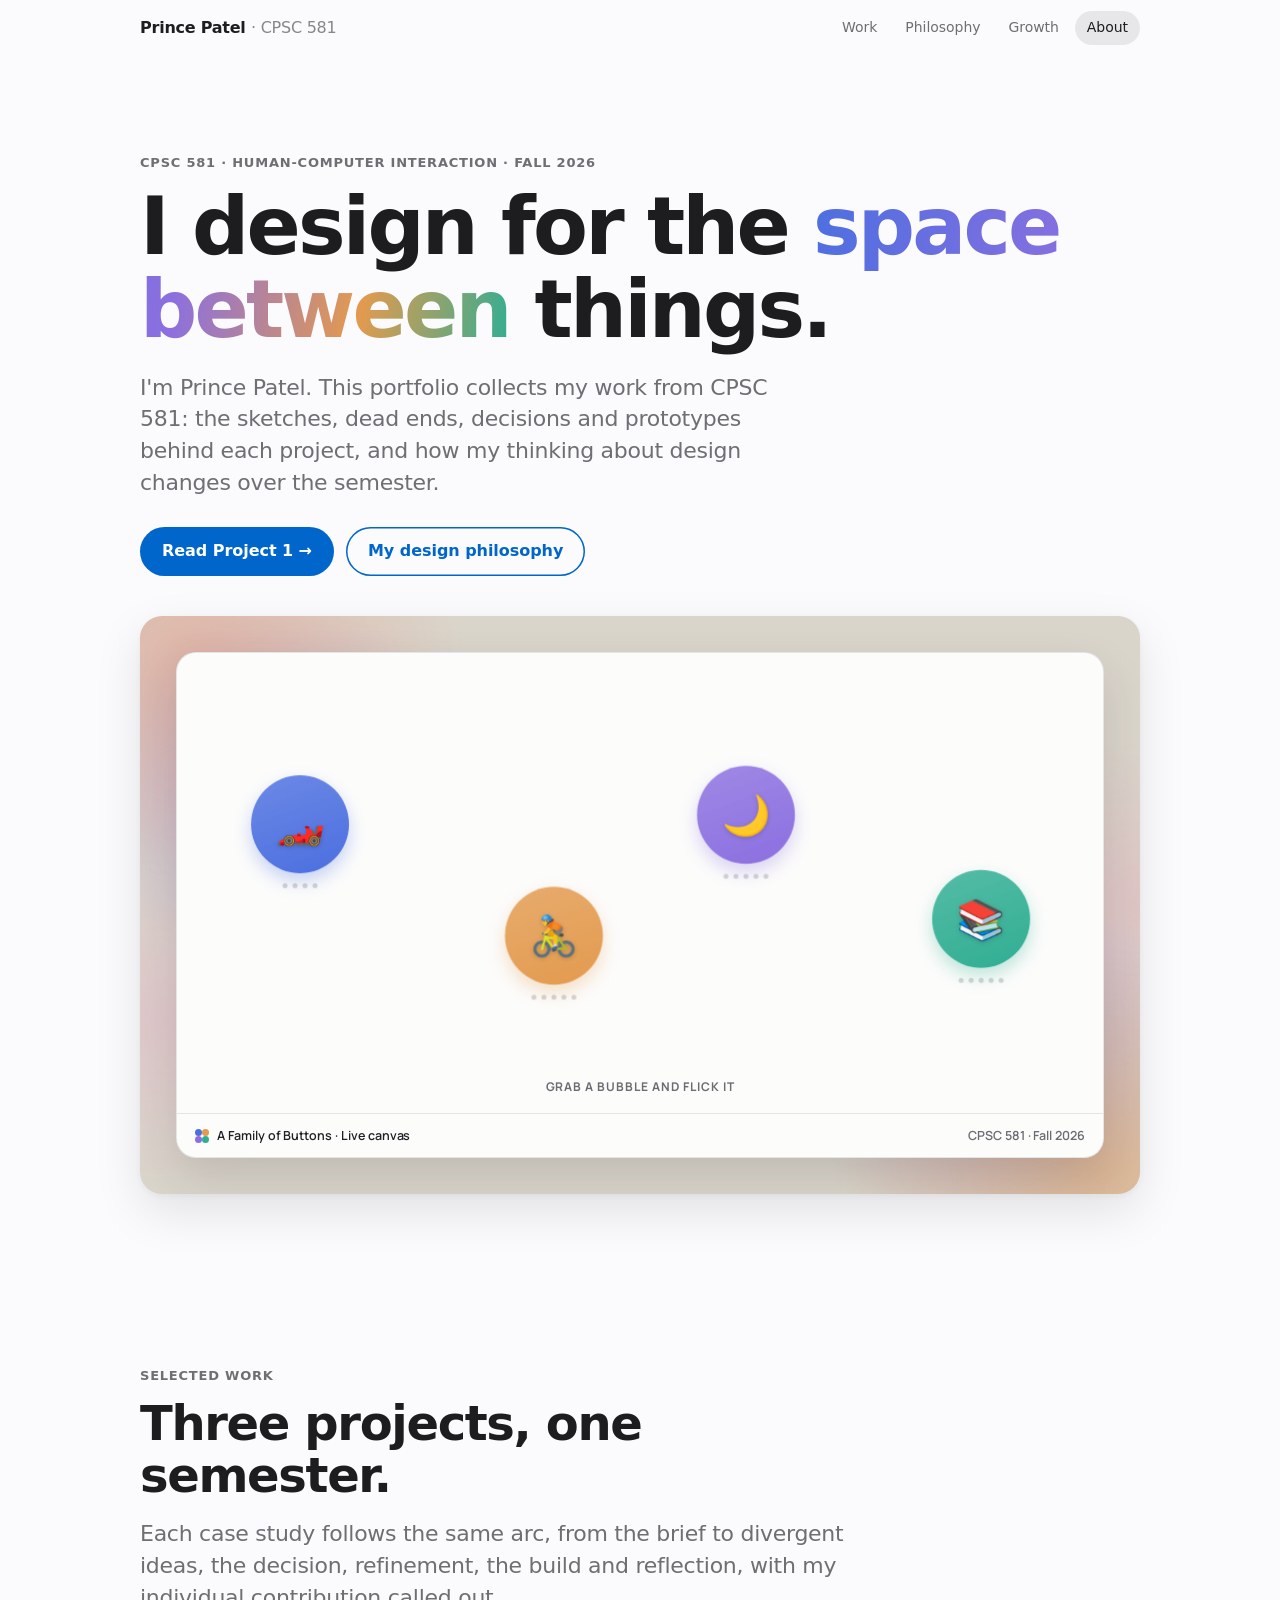
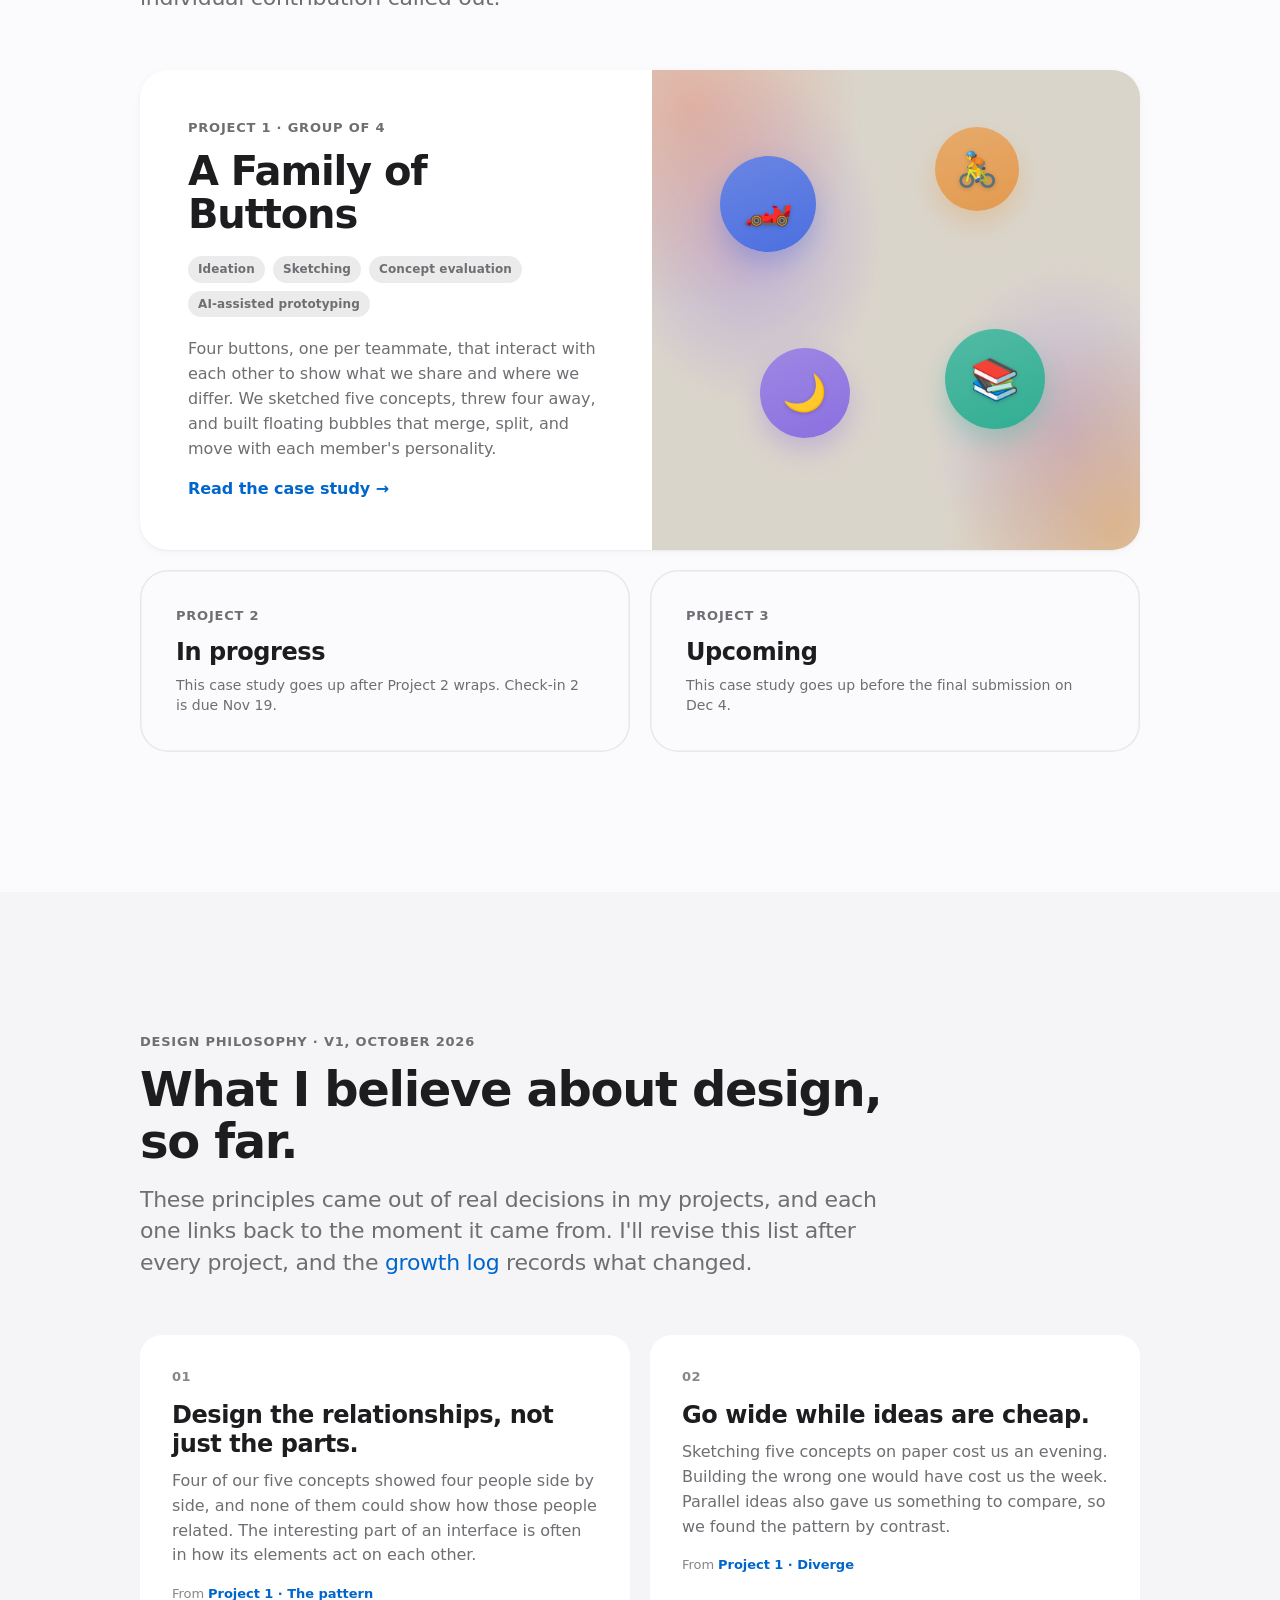
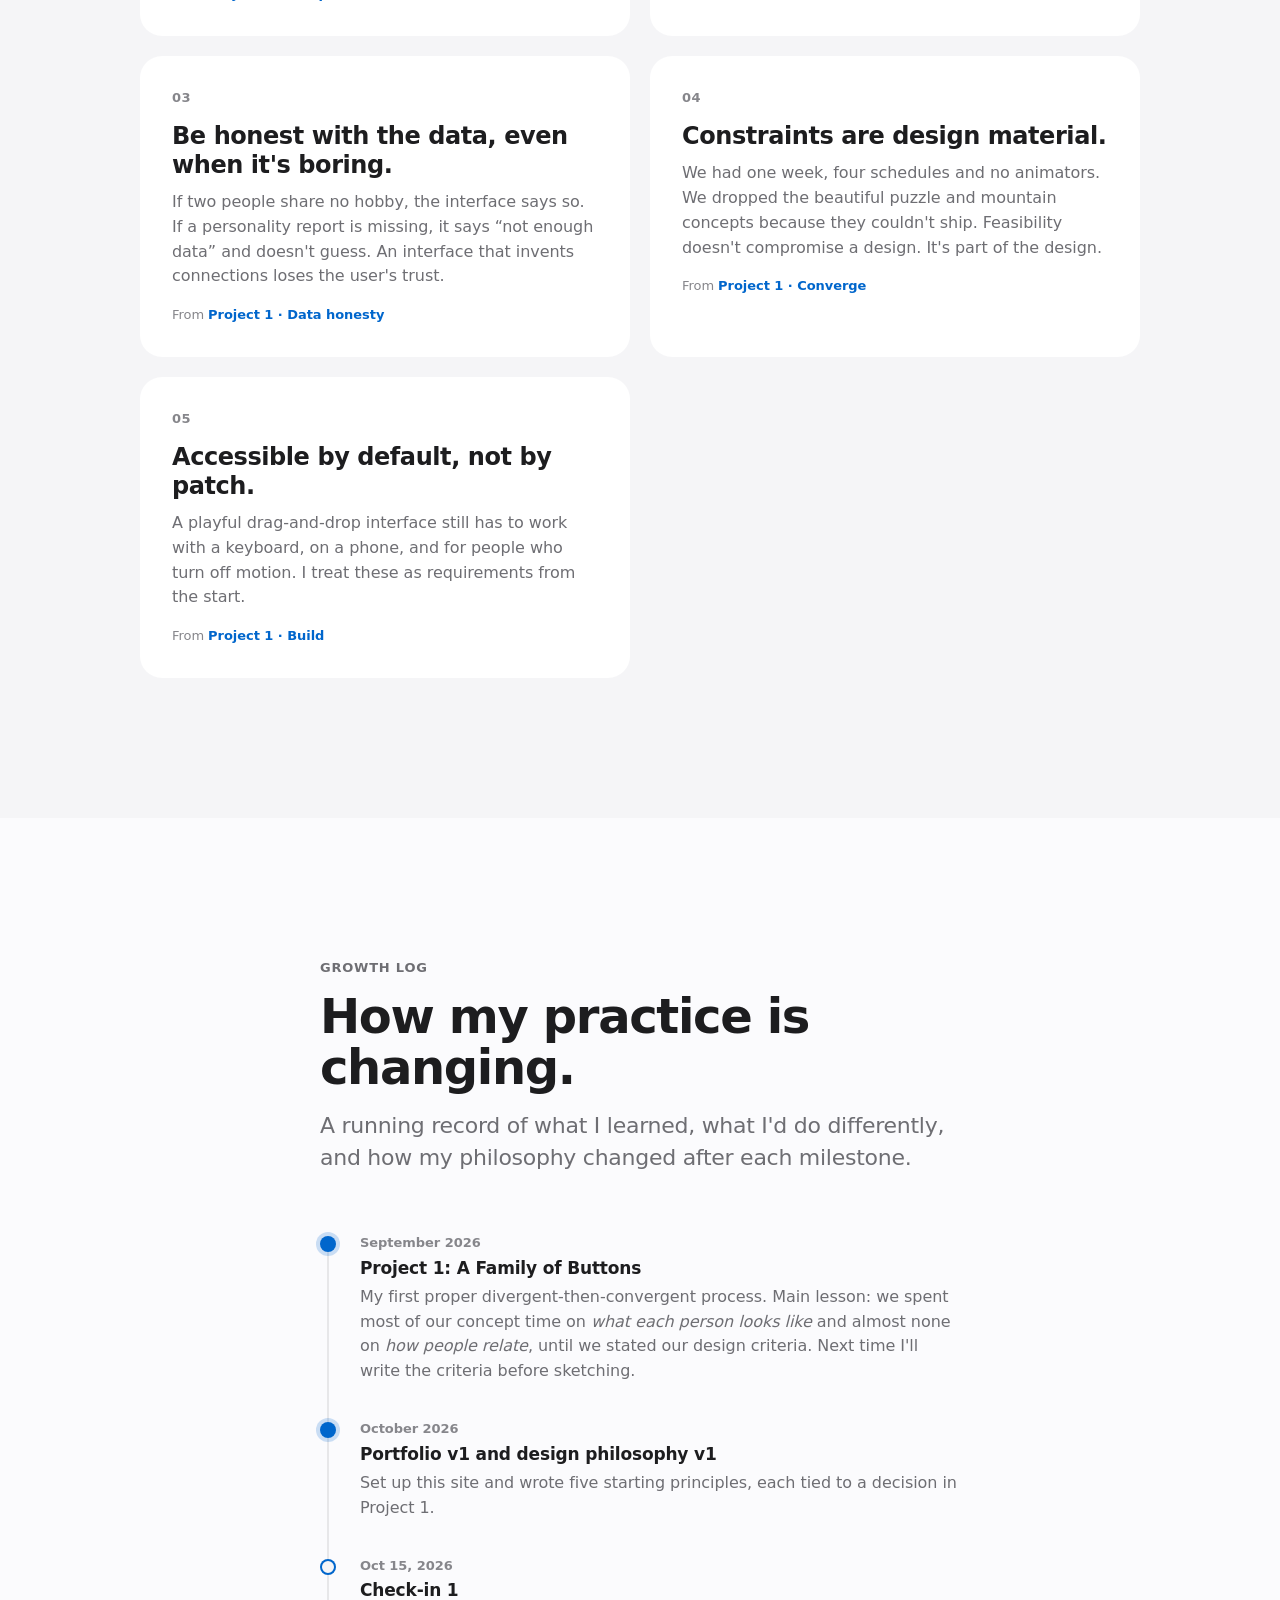
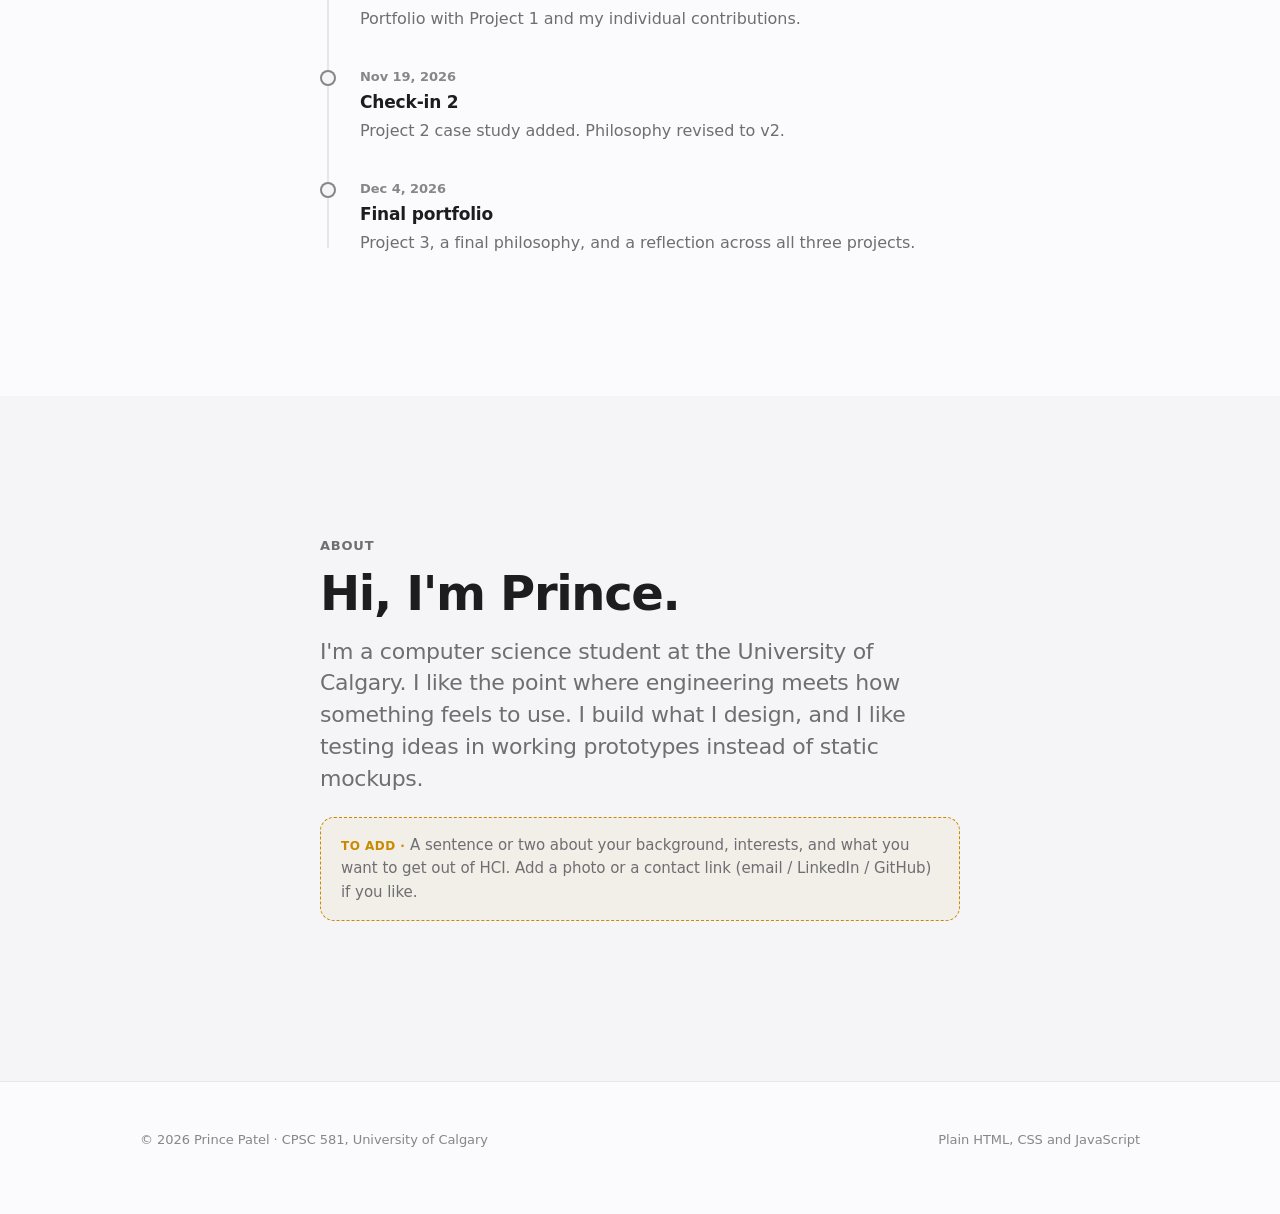
==== commit 14252ce5: "Apply design audit fixes - Empty demo canvas no longer blocks page scrolling on touch - Bubbles rele" ====
--- a/index.html
+++ b/index.html
@@ -11,7 +11,7 @@
   <link rel="preconnect" href="https://fonts.googleapis.com">
   <link rel="preconnect" href="https://fonts.gstatic.com" crossorigin>
   <link rel="stylesheet" href="https://fonts.googleapis.com/css2?family=Manrope:wght@500;600;700;800&display=swap">
-  <link rel="stylesheet" href="css/style.css?v=3">
+  <link rel="stylesheet" href="css/style.css?v=4">
 </head>
 <body>
   <a class="skip" href="#main">Skip to content</a>
@@ -200,7 +200,7 @@
     </div>
   </footer>
 
-  <script src="js/site.js?v=3"></script>
-  <script src="js/bubbles.js?v=3"></script>
+  <script src="js/site.js?v=4"></script>
+  <script src="js/bubbles.js?v=4"></script>
 </body>
 </html>
--- a/css/style.css
+++ b/css/style.css
@@ -217,7 +217,7 @@
 
 .playground {
   position: relative; height: clamp(300px, 42vw, 460px);
-  overflow: hidden; touch-action: none; user-select: none; -webkit-user-select: none;
+  overflow: hidden; user-select: none; -webkit-user-select: none;
 }
 .playground .hint {
   position: absolute; left: 50%; bottom: 16px; transform: translateX(-50%);
@@ -240,7 +240,7 @@
   transition: box-shadow 180ms ease, scale 160ms cubic-bezier(.3,.7,.4,1);
 }
 .bubble > .emo { filter: drop-shadow(0 1px 2px rgba(0,0,0,.18)); pointer-events: none; }
-.bubble:hover { scale: 1.08; box-shadow: 0 10px 24px color-mix(in srgb, var(--c) 40%, transparent); }
+@media (hover: hover) { .bubble:hover { scale: 1.08; box-shadow: 0 10px 24px color-mix(in srgb, var(--c) 40%, transparent); } }
 .bubble.grabbed { cursor: grabbing; scale: 1.12; box-shadow: 0 14px 30px color-mix(in srgb, var(--c) 45%, transparent); }
 /* Interest dots under each bubble, as in the app */
 .bubble .dots {
@@ -258,7 +258,8 @@
 }
 .bubble .tag b { display: block; font-size: 14px; font-weight: 700; margin-bottom: 2px; }
 .bubble .tag small { display: block; font-size: 12px; font-weight: 500; color: var(--ink-dim, var(--text-2)); }
-.bubble:hover .tag, .bubble:focus-visible .tag, .bubble.grabbed .tag { opacity: 1; transform: translate(-50%, 0); }
+.bubble:focus-visible .tag, .bubble.grabbed .tag { opacity: 1; transform: translate(-50%, 0); }
+@media (hover: hover) { .bubble:hover .tag { opacity: 1; transform: translate(-50%, 0); } }
 .bubble:focus-visible { outline-offset: 4px; border-radius: 50%; }
 
 /* ---------- Cards ----------------------------------------------------------- */
@@ -289,7 +290,8 @@
   border-radius: 28px; color: inherit; min-height: 380px;
   transition: transform 300ms var(--ease-out), box-shadow 300ms var(--ease-out);
 }
-a.project:hover { text-decoration: none; transform: translateY(-3px); box-shadow: var(--shadow-lg); }
+a.project:hover { text-decoration: none; }
+@media (hover: hover) { a.project:hover { transform: translateY(-3px); box-shadow: var(--shadow-lg); } }
 a.project:active { transform: scale(0.99); transition-duration: 100ms; }
 .project .info { padding: clamp(28px, 4vw, 48px); display: flex; flex-direction: column; }
 .project .info .h2 { font-size: clamp(1.75rem, 3.4vw, 2.5rem); }
@@ -359,8 +361,23 @@
 .toc a:hover { color: var(--text); text-decoration: none; }
 .toc a[aria-current="true"] { color: var(--text); border-left-color: var(--accent); font-weight: 600; }
 @media (max-width: 960px) {
-  .cs-layout { grid-template-columns: 1fr; gap: 0; }
-  .toc { display: none; }
+  /* minmax(0,…) stops the wide chip row from stretching the column past the screen */
+  .cs-layout { grid-template-columns: minmax(0, 1fr); gap: 0; }
+  html { scroll-padding-top: 116px; }
+  .toc {
+    top: 56px; z-index: 40; margin: 0 calc(var(--gutter) * -1); padding: 8px var(--gutter);
+    overflow-x: auto; scrollbar-width: none; overscroll-behavior-x: contain;
+    background: var(--chrome); -webkit-backdrop-filter: saturate(180%) blur(20px); backdrop-filter: saturate(180%) blur(20px);
+    /* soft edge where content scrolls under, instead of a hard divider */
+    box-shadow: 0 1px 0 var(--line);
+  }
+  .toc::-webkit-scrollbar { display: none; }
+  .toc ol { display: flex; gap: 6px; border-left: 0; width: max-content; }
+  .toc a {
+    margin: 0; padding: 6px 12px; border: 0; border-radius: 999px; white-space: nowrap;
+    background: var(--line); font-size: 0.8125rem;
+  }
+  .toc a[aria-current="true"] { background: var(--text); color: var(--bg); }
 }
 
 .chapter { padding: clamp(48px, 7vw, 88px) 0; border-top: 1px solid var(--line); }
@@ -390,7 +407,7 @@
   cursor: zoom-in; display: block; width: 100%; padding: 0; border: 0;
   transition: transform 300ms var(--ease-out), box-shadow 300ms var(--ease-out);
 }
-.fig:hover { transform: scale(1.01); box-shadow: var(--shadow-lg); }
+@media (hover: hover) { .fig:hover { transform: scale(1.01); box-shadow: var(--shadow-lg); } }
 .fig:active { transform: scale(0.99); transition-duration: 100ms; }
 .fig img { width: 100%; height: auto; }
 .fig.crop img { aspect-ratio: 4 / 3; object-fit: cover; }
@@ -398,6 +415,11 @@
 figcaption { font-size: 0.8125rem; color: var(--text-2); margin-top: 10px; line-height: 1.45; }
 figcaption b { color: var(--text); font-weight: 600; }
 
+@media (prefers-color-scheme: dark) {
+  /* The real app is light-only; dim it a little so it isn't a glaring patch on a dark page */
+  .app-scene, .project.p1 .art, .device iframe, .device .poster { filter: brightness(0.86) saturate(0.95); }
+}
+
 /* Live embed of the shipped app, framed as a browser window */
 .device {
   margin-top: 48px; border-radius: 18px; overflow: hidden; background: var(--surface);
@@ -415,9 +437,22 @@
   overflow: hidden; text-overflow: ellipsis; white-space: nowrap; font-variant-numeric: tabular-nums;
 }
 .device .open { flex: none; font-weight: 600; white-space: nowrap; }
+.device .poster { display: none; }
+.device.has-poster:not(.playing) .poster {
+  display: grid; place-items: center; position: relative; width: 100%; padding: 0; border: 0; cursor: pointer;
+  background: #dad5cb; aspect-ratio: 4 / 3; overflow: hidden;
+}
+.device .poster img { position: absolute; inset: 0; width: 100%; height: 100%; object-fit: cover; object-position: right top; }
+.device .poster .play {
+  position: relative; padding: 12px 20px; border-radius: 999px; font-weight: 650; font-size: 0.9375rem;
+  background: rgba(33, 31, 38, 0.86); color: #fff; box-shadow: 0 10px 30px rgba(0,0,0,.25);
+  transition: transform 100ms ease-out;
+}
+.device .poster:active .play { transform: scale(0.96); }
+.device.has-poster:not(.playing) iframe { display: none; }
 .device iframe { display: block; width: 100%; height: 760px; border: 0; background: #dad5cb; }
 @media (max-width: 980px) { .device iframe { height: 680px; } }
-@media (max-width: 560px) { .device .url { display: none; } .device .bar { justify-content: space-between; } .device iframe { height: 600px; } }
+@media (max-width: 560px) { .device .url { display: none; } .device .bar { justify-content: space-between; } .device iframe { height: 560px; } }
 .embed-note { display: flex; flex-wrap: wrap; justify-content: space-between; gap: 8px 24px; margin-top: 14px; font-size: 0.875rem; color: var(--text-2); }
 
 /* Screenshot gallery */
@@ -515,8 +550,12 @@
   background: rgba(0, 0, 0, 0.6);
   -webkit-backdrop-filter: blur(14px); backdrop-filter: blur(14px);
 }
-dialog.lightbox[open] { animation: lb-in 320ms var(--ease-out); }
 dialog.lightbox[open]::backdrop { animation: fade-in 240ms ease; }
+dialog.lightbox::backdrop { transition: opacity 240ms ease; }
+dialog.lightbox.closing::backdrop { opacity: 0; }
+dialog.lightbox p, dialog.lightbox .close { transition: opacity 160ms ease; }
+dialog.lightbox.closing p, dialog.lightbox.closing .close { opacity: 0; }
+dialog.lightbox img { cursor: default; transform-origin: center; will-change: transform; }
 dialog.lightbox img { max-height: 80vh; width: auto; max-width: 100%; border-radius: var(--radius-sm); background: #fff; margin: 0 auto; }
 dialog.lightbox p { color: #f5f5f7; text-align: center; font-size: 0.875rem; margin: 14px auto 0; max-width: 70ch; }
 dialog.lightbox .close {
@@ -526,7 +565,6 @@
   box-shadow: 0 4px 14px rgba(0,0,0,.25);
 }
 dialog.lightbox .close:active { transform: scale(0.94); }
-@keyframes lb-in { from { opacity: 0; transform: scale(0.94); } to { opacity: 1; transform: none; } }
 @keyframes fade-in { from { opacity: 0; } }
 
 /* ---------- Scroll reveal (only when JS is on) ----------------------------- */
@@ -538,10 +576,19 @@
   html { scroll-behavior: auto; }
   *, *::before, *::after { animation-duration: 0.01ms !important; animation-iteration-count: 1 !important; }
   .js .reveal { transform: none; transition: opacity 300ms ease; }
-  a.project:hover, .fig:hover { transform: none; }
+  a.project:hover, .fig:hover, a.project:active, .fig:active { transform: none; }
+  .nav li a:active, .toc a:active { transform: none; }
   .project.p1 .art .float { animation: none; }
 }
+/* Press feedback for links (buttons, tiles and figures have their own) */
+.nav li a, .toc a, .pager a { transition: transform 100ms ease-out, background 150ms ease, color 150ms ease; }
+.nav li a:active, .toc a:active { transform: scale(0.95); }
+a:not(.btn):not(.project):not(.brand):active { opacity: 0.6; }
+.nav li a:active, .toc a:active { opacity: 1; }
+
 @media (prefers-reduced-transparency: reduce) {
+  dialog.lightbox::backdrop { background: rgba(0, 0, 0, 0.88); -webkit-backdrop-filter: none; backdrop-filter: none; }
+  .toc { background: var(--bg); -webkit-backdrop-filter: none; backdrop-filter: none; }
   .nav { background: var(--bg); -webkit-backdrop-filter: none; backdrop-filter: none; }
 }
 @media (prefers-contrast: more) {
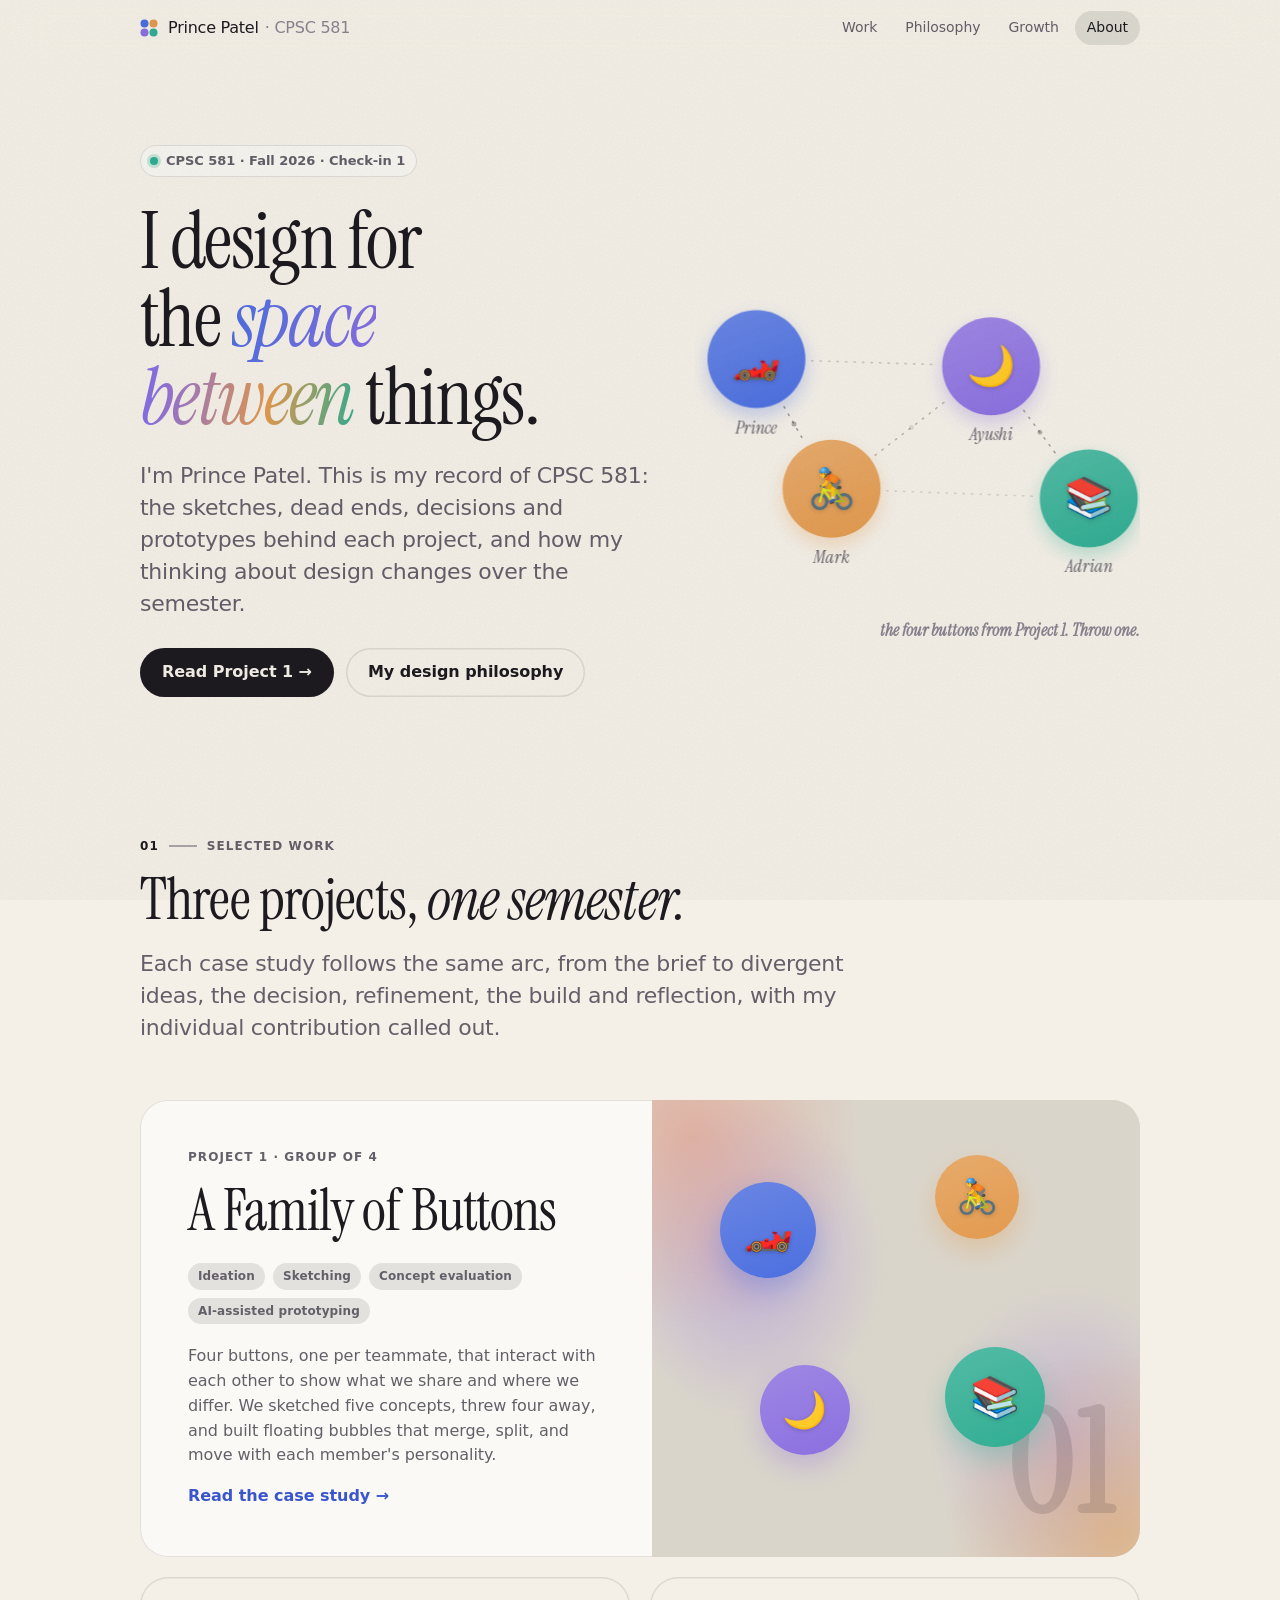
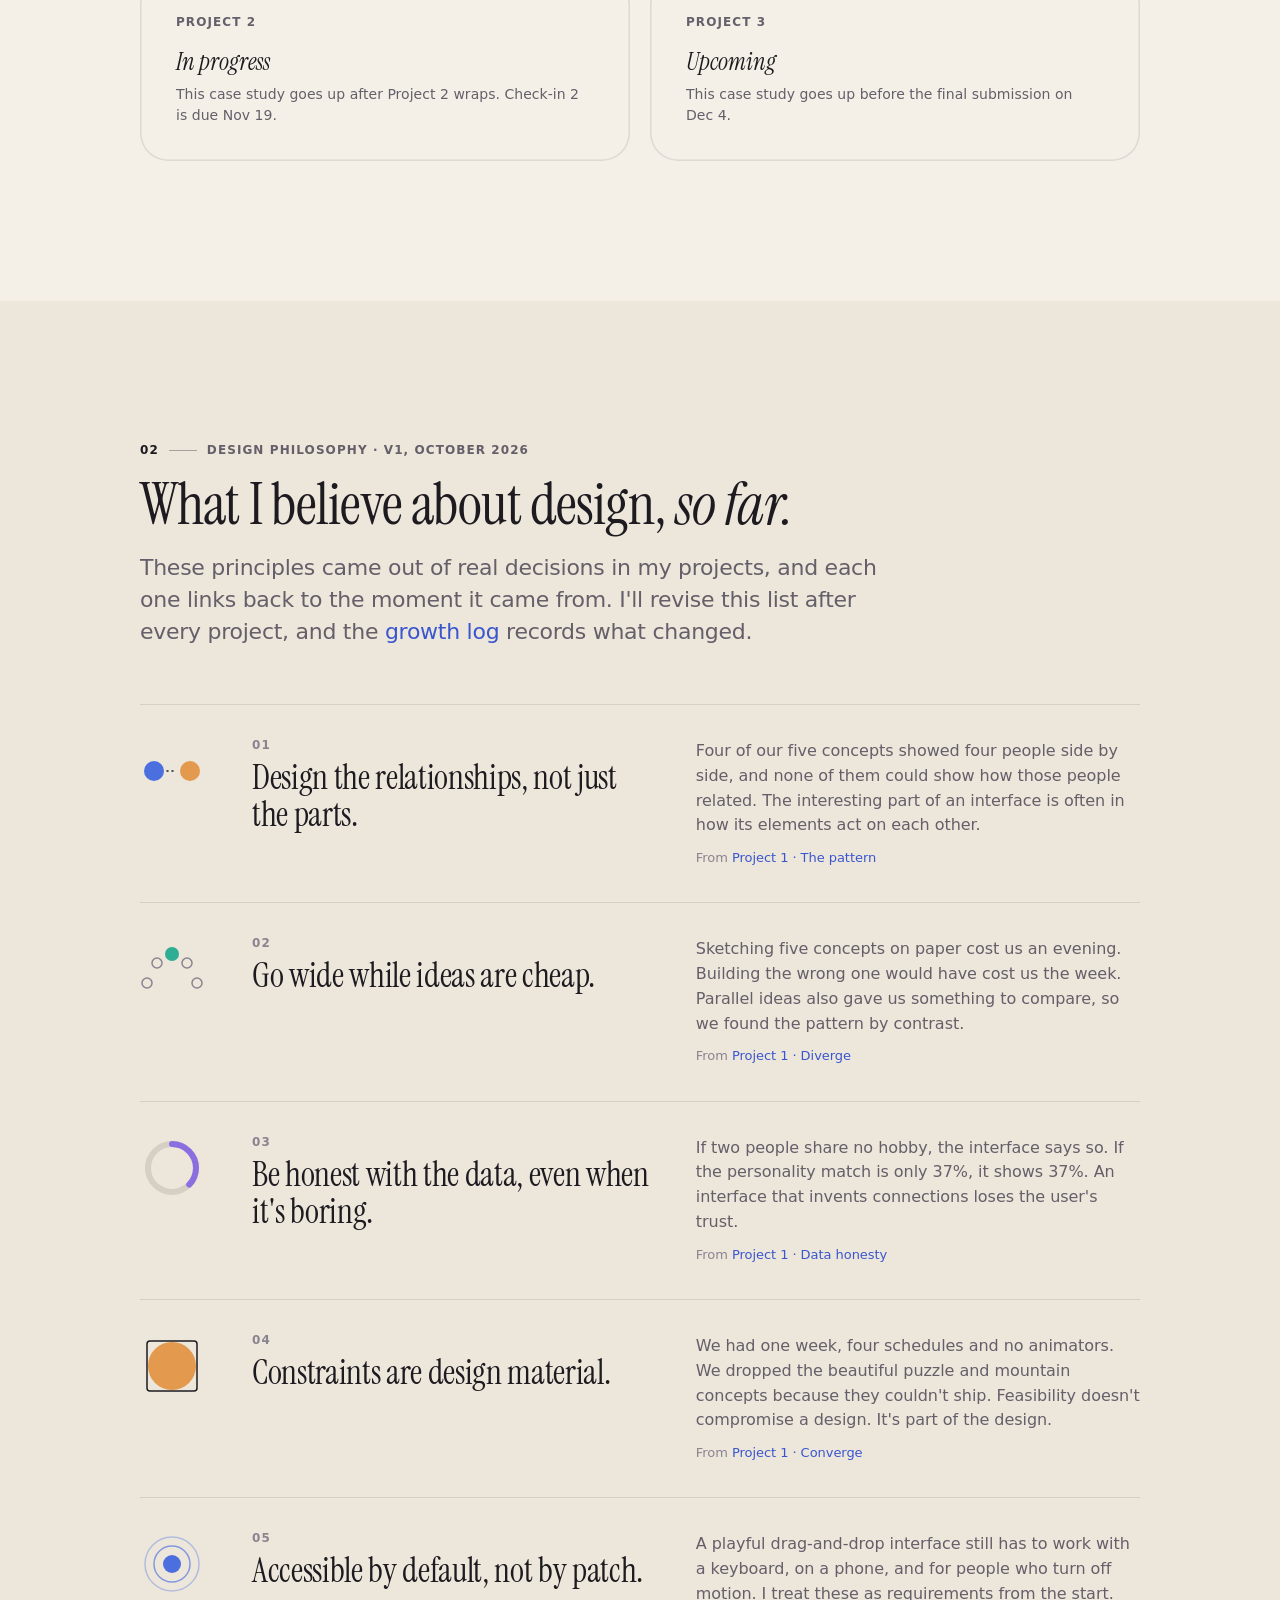
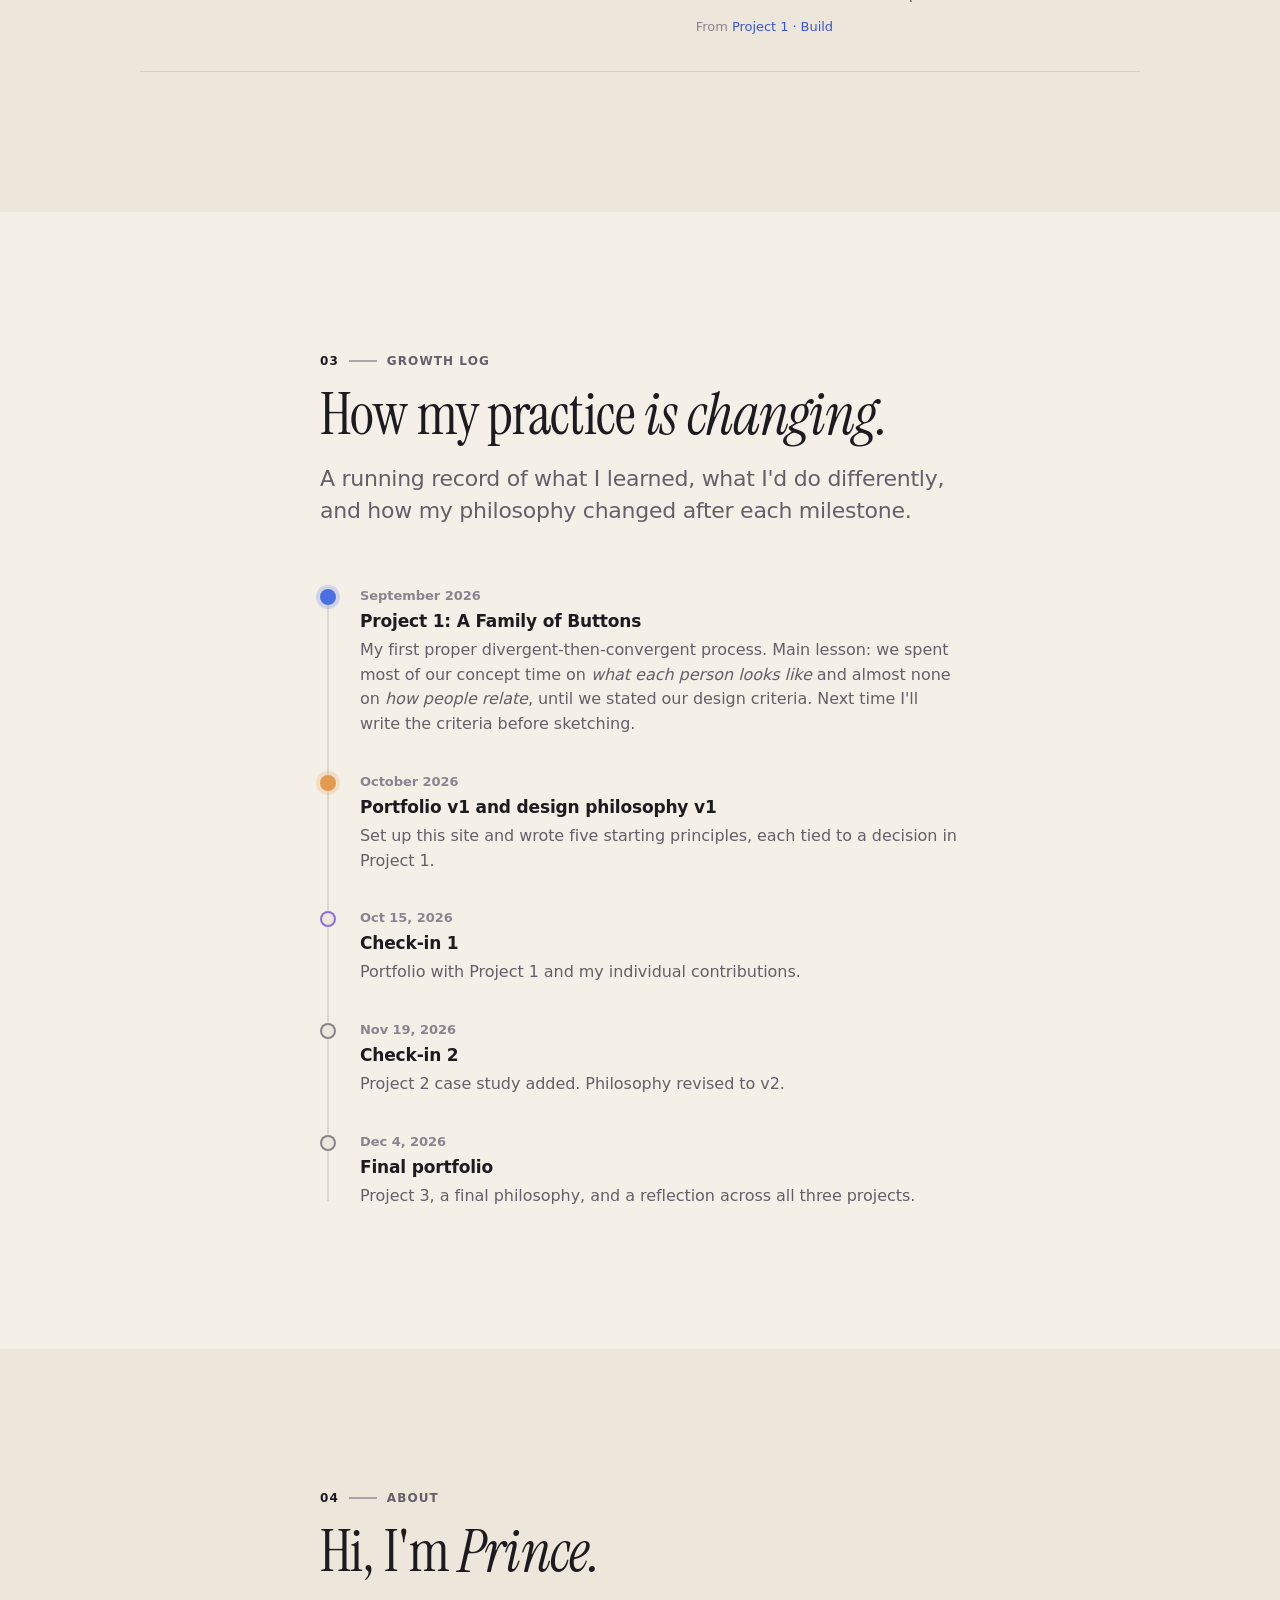
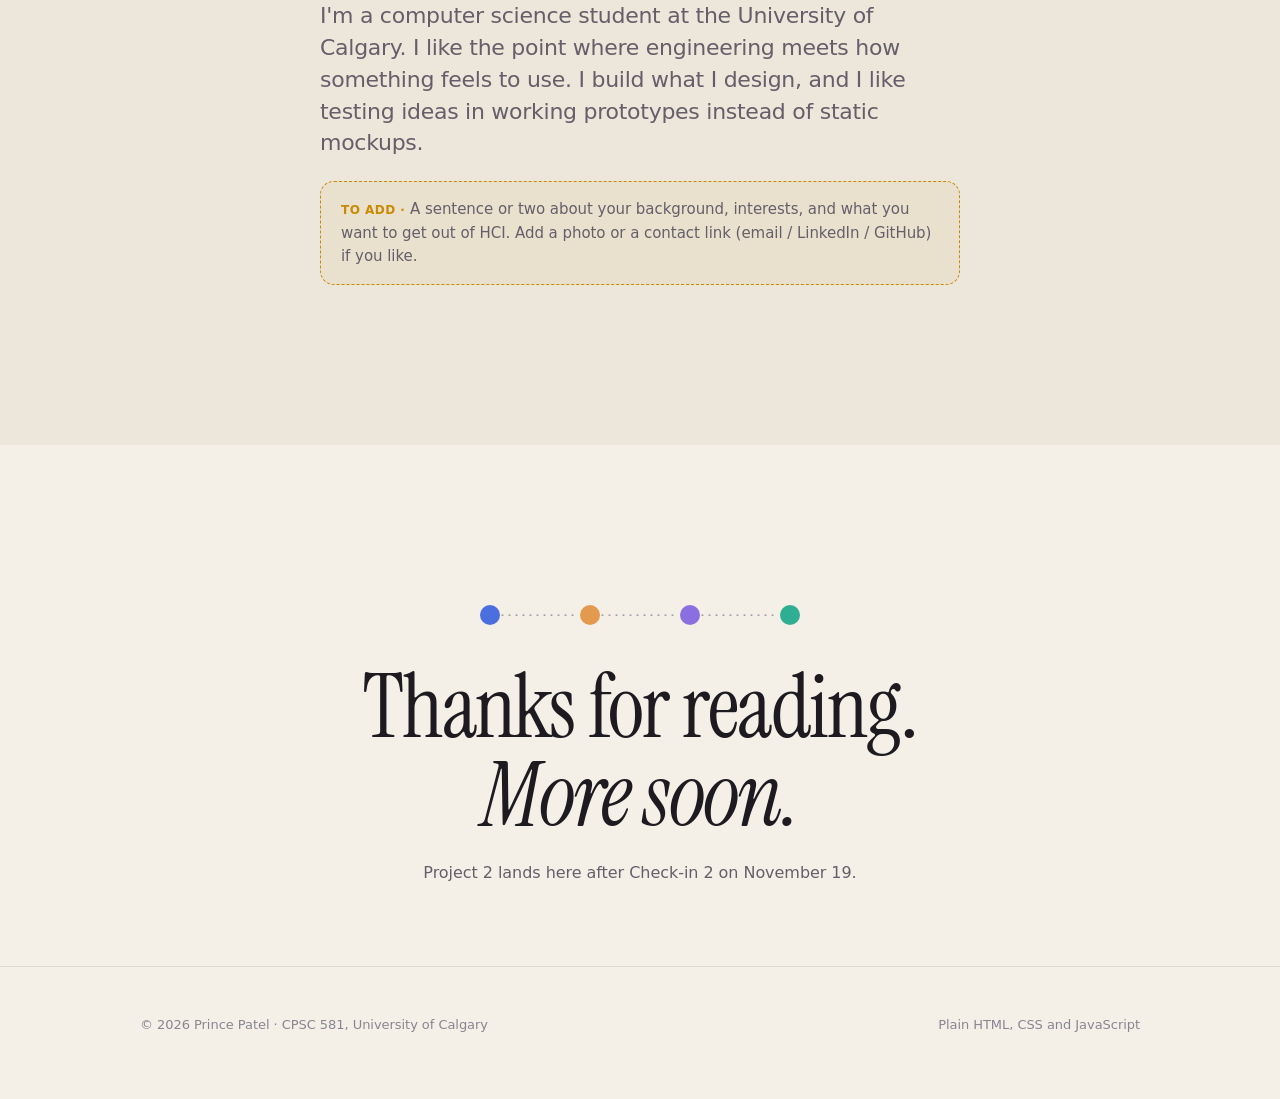
==== commit 3e70926c: "Redesign: warm editorial look with constellation hero - Warm paper/ink palette from the Project 1 ap" ====
--- a/index.html
+++ b/index.html
@@ -5,20 +5,23 @@
   <meta name="viewport" content="width=device-width, initial-scale=1">
   <title>Prince Patel · HCI Portfolio</title>
   <meta name="description" content="Design portfolio for CPSC 581 Human-Computer Interaction II (Fall 2026), University of Calgary: projects, design process and personal design philosophy.">
-  <meta name="theme-color" content="#fbfbfd" media="(prefers-color-scheme: light)">
-  <meta name="theme-color" content="#000000" media="(prefers-color-scheme: dark)">
-  <link rel="icon" href="data:image/svg+xml,<svg xmlns='http://www.w3.org/2000/svg' viewBox='0 0 100 100'><circle cx='50' cy='50' r='44' fill='%230066cc'/><circle cx='36' cy='34' r='9' fill='white' opacity='.85'/></svg>">
+  <meta name="theme-color" content="#f4f0e8" media="(prefers-color-scheme: light)">
+  <meta name="theme-color" content="#121014" media="(prefers-color-scheme: dark)">
+  <link rel="icon" href="data:image/svg+xml,<svg xmlns='http://www.w3.org/2000/svg' viewBox='0 0 100 100'><circle cx='28' cy='28' r='22' fill='%234c6fe0'/><circle cx='72' cy='28' r='22' fill='%23e39a4e'/><circle cx='28' cy='72' r='22' fill='%238b6fe0'/><circle cx='72' cy='72' r='22' fill='%232fae93'/></svg>">
   <link rel="preconnect" href="https://fonts.googleapis.com">
   <link rel="preconnect" href="https://fonts.gstatic.com" crossorigin>
-  <link rel="stylesheet" href="https://fonts.googleapis.com/css2?family=Manrope:wght@500;600;700;800&display=swap">
-  <link rel="stylesheet" href="css/style.css?v=4">
+  <link rel="stylesheet" href="https://fonts.googleapis.com/css2?family=Instrument+Serif:ital@0;1&family=Manrope:wght@500;600;700;800&display=swap">
+  <link rel="stylesheet" href="css/style.css?v=5">
 </head>
 <body>
   <a class="skip" href="#main">Skip to content</a>
 
   <nav class="nav" aria-label="Primary">
     <div class="wrap">
-      <a class="brand" href="index.html">Prince Patel <span>· CPSC 581</span></a>
+      <a class="brand" href="index.html" aria-label="Prince Patel, home">
+        <svg class="mark" viewBox="0 0 18 18" aria-hidden="true"><circle cx="4.5" cy="4.5" r="4" fill="var(--prince)"/><circle cx="13.5" cy="4.5" r="4" fill="var(--mark)"/><circle cx="4.5" cy="13.5" r="4" fill="var(--ayushi)"/><circle cx="13.5" cy="13.5" r="4" fill="var(--adrian)"/></svg>
+        <span class="name">Prince Patel</span> <span>· CPSC 581</span>
+      </a>
       <ul>
         <li><a href="#work">Work</a></li>
         <li><a href="#philosophy">Philosophy</a></li>
@@ -32,21 +35,18 @@
     <!-- ============ HERO ============ -->
     <header class="hero">
       <div class="wrap">
-        <p class="eyebrow">CPSC 581 · Human-Computer Interaction · Fall 2026</p>
-        <h1 class="display">I design for the <span class="grad">space between</span> things.</h1>
-        <p class="lead">I'm Prince Patel. This portfolio collects my work from CPSC 581: the sketches, dead ends, decisions and prototypes behind each project, and how my thinking about design changes over the semester.</p>
+        <div class="hero-copy">
+        <p class="status"><i aria-hidden="true"></i>CPSC 581 · Fall 2026 · Check-in 1</p>
+        <h1 class="display">I design for the <em class="grad">space between</em> things.</h1>
+        <p class="lead">I'm Prince Patel. This is my record of CPSC 581: the sketches, dead ends, decisions and prototypes behind each project, and how my thinking about design changes over the semester.</p>
         <div class="hero-actions">
           <a class="btn" href="project-1.html">Read Project 1 →</a>
           <a class="btn ghost" href="#philosophy">My design philosophy</a>
         </div>
-
-        <div class="app-scene">
-          <div class="app-panel">
-            <div class="playground" id="hero-pg" data-playground data-mode="personality" aria-label="Interactive demo: the four member bubbles from Project 1">
-              <span class="hint">Grab a bubble and flick it</span>
-            </div>
-            <div class="app-info"><span class="left"><span class="dotcluster" aria-hidden="true"><i></i><i></i><i></i><i></i></span>A Family of Buttons · Live canvas</span><span class="right">CPSC 581 · Fall 2026</span></div>
-          </div>
+        </div>
+
+        <div class="playground constellation" id="hero-pg" data-playground data-mode="personality" aria-label="Interactive demo: the four member bubbles from Project 1. Threads appear between bubbles that drift close.">
+          <span class="hint">the four buttons from Project 1. Throw one.</span>
         </div>
       </div>
     </header>
@@ -55,8 +55,8 @@
     <section id="work">
       <div class="wrap">
         <div class="section-head reveal">
-          <p class="eyebrow">Selected work</p>
-          <h2>Three projects, one semester.</h2>
+          <p class="eyebrow"><span class="idx">01</span><span class="rule"></span>Selected work</p>
+          <h2>Three projects, <em>one semester.</em></h2>
           <p class="lead">Each case study follows the same arc, from the brief to divergent ideas, the decision, refinement, the build and reflection, with my individual contribution called out.</p>
         </div>
 
@@ -72,6 +72,7 @@
               <span class="go">Read the case study →</span>
             </div>
             <div class="art" aria-hidden="true">
+              <span class="num">01</span>
               <span class="float" style="--c:var(--prince);width:96px;height:96px;font-size:40px;left:14%;top:18%;--dx:14px;--dy:10px"><span>🏎️</span></span>
               <span class="float" style="--c:var(--mark);width:84px;height:84px;font-size:34px;left:58%;top:12%;--dx:-16px;--dy:14px;animation-duration:6s"><span>🚴</span></span>
               <span class="float" style="--c:var(--ayushi);width:90px;height:90px;font-size:36px;left:22%;top:58%;--dx:12px;--dy:-12px;animation-duration:11s"><span>🌙</span></span>
@@ -83,14 +84,14 @@
             <div class="card project soon reveal">
               <div class="info">
                 <p class="eyebrow">Project 2</p>
-                <h3 class="h3">In progress</h3>
+                <h3 class="h3"><span class="ital">In progress</span></h3>
                 <p class="muted small" style="margin:0">This case study goes up after Project 2 wraps. Check-in 2 is due Nov 19.</p>
               </div>
             </div>
             <div class="card project soon reveal">
               <div class="info">
                 <p class="eyebrow">Project 3</p>
-                <h3 class="h3">Upcoming</h3>
+                <h3 class="h3"><span class="ital">Upcoming</span></h3>
                 <p class="muted small" style="margin:0">This case study goes up before the final submission on Dec 4.</p>
               </div>
             </div>
@@ -103,43 +104,69 @@
     <section id="philosophy" class="alt">
       <div class="wrap">
         <div class="section-head reveal">
-          <p class="eyebrow">Design philosophy · v1, October 2026</p>
-          <h2>What I believe about design, so far.</h2>
+          <p class="eyebrow"><span class="idx">02</span><span class="rule"></span>Design philosophy · v1, October 2026</p>
+          <h2>What I believe about design, <em>so far.</em></h2>
           <p class="lead">These principles came out of real decisions in my projects, and each one links back to the moment it came from. I'll revise this list after every project, and the <a href="#growth">growth log</a> records what changed.</p>
         </div>
 
-        <div class="grid two">
-          <article class="card principle reveal">
-            <span class="num">01</span>
-            <h3>Design the relationships, not just the parts.</h3>
-            <p class="muted">Four of our five concepts showed four people side by side, and none of them could show how those people related. The interesting part of an interface is often in how its elements act on each other.</p>
-            <p class="from">From <a href="project-1.html#pattern">Project 1 · The pattern</a></p>
-          </article>
-          <article class="card principle reveal">
-            <span class="num">02</span>
-            <h3>Go wide while ideas are cheap.</h3>
-            <p class="muted">Sketching five concepts on paper cost us an evening. Building the wrong one would have cost us the week. Parallel ideas also gave us something to compare, so we found the pattern by contrast.</p>
-            <p class="from">From <a href="project-1.html#diverge">Project 1 · Diverge</a></p>
-          </article>
-          <article class="card principle reveal">
-            <span class="num">03</span>
-            <h3>Be honest with the data, even when it's boring.</h3>
-            <p class="muted">If two people share no hobby, the interface says so. If a personality report is missing, it says “not enough data” and doesn't guess. An interface that invents connections loses the user's trust.</p>
-            <p class="from">From <a href="project-1.html#honesty">Project 1 · Data honesty</a></p>
-          </article>
-          <article class="card principle reveal">
-            <span class="num">04</span>
-            <h3>Constraints are design material.</h3>
-            <p class="muted">We had one week, four schedules and no animators. We dropped the beautiful puzzle and mountain concepts because they couldn't ship. Feasibility doesn't compromise a design. It's part of the design.</p>
-            <p class="from">From <a href="project-1.html#converge">Project 1 · Converge</a></p>
-          </article>
-          <article class="card principle reveal">
-            <span class="num">05</span>
-            <h3>Accessible by default, not by patch.</h3>
-            <p class="muted">A playful drag-and-drop interface still has to work with a keyboard, on a phone, and for people who turn off motion. I treat these as requirements from the start.</p>
-            <p class="from">From <a href="project-1.html#build">Project 1 · Build</a></p>
-          </article>
-        </div>
+        <ol class="principles">
+          <li class="reveal">
+            <svg class="glyph" viewBox="0 0 64 64" aria-hidden="true">
+              <circle cx="14" cy="32" r="10" fill="var(--prince)"/><circle cx="50" cy="32" r="10" fill="var(--mark)"/>
+              <line x1="27" y1="32" x2="37" y2="32" stroke="var(--text)" stroke-width="1.5" stroke-dasharray="1 4" stroke-linecap="round"/>
+            </svg>
+            <h3><span class="n">01</span>Design the relationships, not just the parts.</h3>
+            <div>
+              <p>Four of our five concepts showed four people side by side, and none of them could show how those people related. The interesting part of an interface is often in how its elements act on each other.</p>
+              <p class="from">From <a href="project-1.html#pattern">Project 1 · The pattern</a></p>
+            </div>
+          </li>
+          <li class="reveal">
+            <svg class="glyph" viewBox="0 0 64 64" aria-hidden="true">
+              <g fill="none" stroke="var(--text-3)" stroke-width="1.5"><circle cx="7" cy="46" r="5"/><circle cx="17" cy="26" r="5"/><circle cx="47" cy="26" r="5"/><circle cx="57" cy="46" r="5"/></g>
+              <circle cx="32" cy="17" r="7" fill="var(--adrian)"/>
+            </svg>
+            <h3><span class="n">02</span>Go wide while ideas are cheap.</h3>
+            <div>
+              <p>Sketching five concepts on paper cost us an evening. Building the wrong one would have cost us the week. Parallel ideas also gave us something to compare, so we found the pattern by contrast.</p>
+              <p class="from">From <a href="project-1.html#diverge">Project 1 · Diverge</a></p>
+            </div>
+          </li>
+          <li class="reveal">
+            <svg class="glyph" viewBox="0 0 64 64" aria-hidden="true">
+              <circle cx="32" cy="32" r="24" fill="none" stroke="var(--line)" stroke-width="6"/>
+              <circle cx="32" cy="32" r="24" fill="none" stroke="var(--ayushi)" stroke-width="6" stroke-linecap="round" stroke-dasharray="55.8 150.8" transform="rotate(-90 32 32)"/>
+            </svg>
+            <h3><span class="n">03</span>Be honest with the data, even when it's boring.</h3>
+            <div>
+              <p>If two people share no hobby, the interface says so. If the personality match is only 37%, it shows 37%. An interface that invents connections loses the user's trust.</p>
+              <p class="from">From <a href="project-1.html#honesty">Project 1 · Data honesty</a></p>
+            </div>
+          </li>
+          <li class="reveal">
+            <svg class="glyph" viewBox="0 0 64 64" aria-hidden="true">
+              <rect x="7" y="7" width="50" height="50" rx="3" fill="none" stroke="var(--text)" stroke-width="1.5"/>
+              <circle cx="32" cy="32" r="24" fill="var(--mark)"/>
+            </svg>
+            <h3><span class="n">04</span>Constraints are design material.</h3>
+            <div>
+              <p>We had one week, four schedules and no animators. We dropped the beautiful puzzle and mountain concepts because they couldn't ship. Feasibility doesn't compromise a design. It's part of the design.</p>
+              <p class="from">From <a href="project-1.html#converge">Project 1 · Converge</a></p>
+            </div>
+          </li>
+          <li class="reveal">
+            <svg class="glyph" viewBox="0 0 64 64" aria-hidden="true">
+              <circle cx="32" cy="32" r="27" fill="none" stroke="var(--prince)" stroke-width="1.5" opacity=".35"/>
+              <circle cx="32" cy="32" r="18" fill="none" stroke="var(--prince)" stroke-width="1.5" opacity=".65"/>
+              <circle cx="32" cy="32" r="9" fill="var(--prince)"/>
+            </svg>
+            <h3><span class="n">05</span>Accessible by default, not by patch.</h3>
+            <div>
+              <p>A playful drag-and-drop interface still has to work with a keyboard, on a phone, and for people who turn off motion. I treat these as requirements from the start.</p>
+              <p class="from">From <a href="project-1.html#build">Project 1 · Build</a></p>
+            </div>
+          </li>
+        </ol>
       </div>
     </section>
 
@@ -147,8 +174,8 @@
     <section id="growth">
       <div class="wrap narrow">
         <div class="section-head reveal">
-          <p class="eyebrow">Growth log</p>
-          <h2>How my practice is changing.</h2>
+          <p class="eyebrow"><span class="idx">03</span><span class="rule"></span>Growth log</p>
+          <h2>How my practice <em>is changing.</em></h2>
           <p class="lead">A running record of what I learned, what I'd do differently, and how my philosophy changed after each milestone.</p>
         </div>
 
@@ -185,12 +212,23 @@
     <!-- ============ ABOUT ============ -->
     <section id="about" class="alt">
       <div class="wrap narrow reveal">
-        <p class="eyebrow">About</p>
-        <h2>Hi, I'm Prince.</h2>
+        <p class="eyebrow"><span class="idx">04</span><span class="rule"></span>About</p>
+        <h2>Hi, I'm <em>Prince.</em></h2>
         <p class="lead">I'm a computer science student at the University of Calgary. I like the point where engineering meets how something feels to use. I build what I design, and I like testing ideas in working prototypes instead of static mockups.</p>
         <div class="todo">A sentence or two about your background, interests, and what you want to get out of HCI. Add a photo or a contact link (email / LinkedIn / GitHub) if you like.</div>
       </div>
     </section>
+
+    <div class="signoff reveal">
+      <div class="wrap">
+        <svg class="threads" viewBox="0 0 320 40" aria-hidden="true">
+          <g stroke="var(--text-3)" stroke-width="1.25" stroke-dasharray="1 6" stroke-linecap="round"><line x1="22" y1="20" x2="98" y2="20"/><line x1="122" y1="20" x2="198" y2="20"/><line x1="222" y1="20" x2="298" y2="20"/></g>
+          <circle cx="10" cy="20" r="10" fill="var(--prince)"/><circle cx="110" cy="20" r="10" fill="var(--mark)"/><circle cx="210" cy="20" r="10" fill="var(--ayushi)"/><circle cx="310" cy="20" r="10" fill="var(--adrian)"/>
+        </svg>
+        <p class="big">Thanks for reading. <em>More soon.</em></p>
+        <p class="muted">Project 2 lands here after Check-in 2 on November 19.</p>
+      </div>
+    </div>
   </main>
 
   <footer>
@@ -200,7 +238,7 @@
     </div>
   </footer>
 
-  <script src="js/site.js?v=4"></script>
-  <script src="js/bubbles.js?v=4"></script>
+  <script src="js/site.js?v=5"></script>
+  <script src="js/bubbles.js?v=5"></script>
 </body>
 </html>
--- a/css/style.css
+++ b/css/style.css
@@ -1,21 +1,23 @@
 /* ==========================================================================
    CPSC 581 Portfolio — Prince Patel
-   System type, adaptive color, translucent chrome, critically-damped motion.
+   Warm paper + ink, editorial serif display, the team's colours as accents.
+   Motif: circles and the threads between them ("the space between things").
    ========================================================================== */
 
 :root {
-  --bg: #fbfbfd;
-  --bg-alt: #f5f5f7;
-  --surface: #ffffff;
-  --text: #1d1d1f;
-  --text-2: #6e6e73;
-  --text-3: #86868b;
-  --line: rgba(0, 0, 0, 0.08);
-  --accent: #0066cc;
+  --bg: #f4f0e8;
+  --bg-alt: #ece6db;
+  --surface: #fbf9f5;
+  --text: #1d1b20;
+  --text-2: #645f69;
+  --text-3: #8a8490;
+  --line: rgba(29, 27, 32, 0.11);
+  --accent: #3a56cf;
   --accent-ink: #ffffff;
-  --chrome: rgba(251, 251, 253, 0.72);
-  --shadow-sm: 0 1px 2px rgba(0, 0, 0, 0.04), 0 2px 8px rgba(0, 0, 0, 0.04);
-  --shadow-lg: 0 2px 6px rgba(0, 0, 0, 0.04), 0 18px 48px rgba(0, 0, 0, 0.10);
+  --chrome: rgba(244, 240, 232, 0.74);
+  --shadow-sm: 0 1px 2px rgba(60, 40, 20, 0.05), 0 2px 8px rgba(60, 40, 20, 0.05);
+  --shadow-lg: 0 2px 6px rgba(60, 40, 20, 0.05), 0 22px 50px rgba(60, 40, 20, 0.13);
+  --serif: "Instrument Serif", "Iowan Old Style", "Palatino", Georgia, serif;
 
   /* member colours (Project 1) */
   --prince: #4c6fe0;
@@ -43,15 +45,16 @@
 
 @media (prefers-color-scheme: dark) {
   :root {
-    --bg: #000000;
-    --bg-alt: #101012;
-    --surface: #1c1c1e;
-    --text: #f5f5f7;
-    --text-2: #a1a1a6;
-    --text-3: #86868b;
-    --line: rgba(255, 255, 255, 0.12);
-    --accent: #2997ff;
-    --chrome: rgba(22, 22, 23, 0.72);
+    --bg: #121014;
+    --bg-alt: #19161c;
+    --surface: #211d25;
+    --text: #f3efe8;
+    --text-2: #aba4ae;
+    --text-3: #857e89;
+    --line: rgba(243, 239, 232, 0.11);
+    --accent: #8fa3ff;
+    --accent-ink: #121014;
+    --chrome: rgba(18, 16, 20, 0.74);
     --shadow-sm: 0 1px 2px rgba(0, 0, 0, 0.5);
     --shadow-lg: 0 18px 48px rgba(0, 0, 0, 0.6);
     --yes: #34c759;
@@ -81,6 +84,14 @@
   overflow-x: hidden;
 }
 
+/* Paper grain: a static, very faint noise layer for a tactile surface */
+body::before {
+  content: ""; position: fixed; inset: 0; z-index: 100; pointer-events: none; opacity: 0.05;
+  background-image: url("data:image/svg+xml,%3Csvg xmlns='http://www.w3.org/2000/svg' width='160' height='160'%3E%3Cfilter id='n'%3E%3CfeTurbulence type='fractalNoise' baseFrequency='.9' numOctaves='2' stitchTiles='stitch'/%3E%3CfeColorMatrix values='0 0 0 0 0 0 0 0 0 0 0 0 0 0 0 0 0 0 .9 0'/%3E%3C/filter%3E%3Crect width='100%25' height='100%25' filter='url(%23n)'/%3E%3C/svg%3E");
+}
+@media (prefers-color-scheme: dark) { body::before { opacity: 0.07; mix-blend-mode: screen; filter: invert(1); } }
+@media (prefers-contrast: more) { body::before { display: none; } }
+
 img { max-width: 100%; display: block; }
 a { color: var(--accent); text-decoration: none; }
 a:hover { text-decoration: underline; text-underline-offset: 3px; }
@@ -102,17 +113,24 @@
 
 /* ---------- Type scale: tracking tightens as size grows -------------------- */
 .eyebrow {
-  font-size: 0.8125rem; font-weight: 600; letter-spacing: 0.06em; text-transform: uppercase;
-  color: var(--text-2); margin: 0 0 12px;
-}
+  display: flex; align-items: center; gap: 10px;
+  font-size: 0.75rem; font-weight: 650; letter-spacing: 0.09em; text-transform: uppercase;
+  color: var(--text-2); margin: 0 0 16px;
+}
+.eyebrow .idx { font-variant-numeric: tabular-nums; color: var(--text); }
+.eyebrow .rule { flex: none; width: 28px; height: 1.5px; background: currentColor; opacity: 0.5; }
 .display {
-  font-size: clamp(2.6rem, 7vw, 5rem); line-height: 1.04; letter-spacing: -0.035em;
-  font-weight: 700; margin: 0;
+  font-family: var(--serif); font-weight: 400;
+  font-size: clamp(3rem, 8.4vw, 6.75rem); line-height: 0.98; letter-spacing: -0.02em;
+  margin: 0; text-wrap: balance;
 }
 h2, .h2 {
-  font-size: clamp(1.9rem, 4.2vw, 3rem); line-height: 1.08; letter-spacing: -0.028em;
-  font-weight: 700; margin: 0 0 16px;
-}
+  font-family: var(--serif); font-weight: 400;
+  font-size: clamp(2.2rem, 5vw, 3.6rem); line-height: 1.02; letter-spacing: -0.015em;
+  margin: 0 0 18px; text-wrap: balance;
+}
+.display em, h2 em, .h2 em, .quote em { font-style: italic; }
+.ital { font-family: var(--serif); font-style: italic; font-weight: 400; letter-spacing: 0; }
 h3, .h3 {
   font-size: clamp(1.25rem, 2.2vw, 1.5rem); line-height: 1.2; letter-spacing: -0.018em;
   font-weight: 650; margin: 0 0 8px;
@@ -141,7 +159,9 @@
 }
 .nav.scrolled { border-bottom-color: var(--line); }
 .nav .wrap { display: flex; align-items: center; gap: 24px; height: 56px; }
-.brand { font-weight: 650; color: var(--text); letter-spacing: -0.015em; white-space: nowrap; }
+.brand { display: inline-flex; align-items: center; gap: 10px; font-weight: 650; color: var(--text); letter-spacing: -0.015em; white-space: nowrap; }
+.brand .mark { width: 18px; height: 18px; flex: none; }
+.brand span.name { color: var(--text); margin-right: -4px; }
 .brand:hover { text-decoration: none; }
 .brand span { color: var(--text-3); font-weight: 500; }
 .nav ul { list-style: none; display: flex; gap: 4px; margin: 0 0 0 auto; padding: 0; overflow-x: auto; scrollbar-width: none; }
@@ -153,9 +173,9 @@
 .nav li a:hover, .nav li a[aria-current="true"] { color: var(--text); background: var(--line); text-decoration: none; }
 
 @media (max-width: 640px) {
-  .brand span { display: none; }
-  .nav .wrap { gap: 12px; }
-  .nav li a { padding: 6px 9px; font-size: 0.8125rem; }
+  .brand span, .brand .name { display: none; }
+  .nav .wrap { gap: 8px; }
+  .nav li a { padding: 6px 8px; font-size: 0.8125rem; }
 }
 
 /* ---------- Sections -------------------------------------------------------- */
@@ -164,19 +184,51 @@
 .section-head { max-width: 760px; margin-bottom: clamp(32px, 5vw, 56px); }
 
 /* ---------- Hero ------------------------------------------------------------ */
-.hero { padding-top: clamp(48px, 8vw, 96px); padding-bottom: 32px; }
-.hero .lead { max-width: 640px; margin-top: 20px; }
+.hero { padding-top: clamp(40px, 7vw, 88px); padding-bottom: 0; }
+.hero .lead { max-width: 560px; margin-top: 24px; }
+.status {
+  display: inline-flex; align-items: center; gap: 8px; margin-bottom: 26px;
+  padding: 6px 12px 6px 10px; border-radius: 999px; font-size: 0.8125rem; font-weight: 550; color: var(--text-2);
+  box-shadow: inset 0 0 0 1px var(--line); background: color-mix(in srgb, var(--surface) 60%, transparent);
+}
+.status i { width: 8px; height: 8px; border-radius: 50%; background: var(--adrian); box-shadow: 0 0 0 3px color-mix(in srgb, var(--adrian) 25%, transparent); }
+
+/* Frameless constellation: the bubbles float on the page itself, and dotted
+   threads appear between any two that drift close. */
+.constellation {
+  position: relative; height: clamp(360px, 70vw, 460px); margin-top: 24px;
+  border-radius: 0; background: none;
+}
+@media (min-width: 980px) {
+  .hero > .wrap { display: grid; grid-template-columns: minmax(0, 1.08fr) minmax(0, 0.92fr); column-gap: 32px; align-items: center; }
+  .hero .display { font-size: clamp(3.4rem, 6.2vw, 5.8rem); }
+  .constellation { height: min(600px, 72vh); margin-top: 0; }
+}
+.constellation .threads { position: absolute; inset: 0; width: 100%; height: 100%; pointer-events: none; overflow: visible; }
+.constellation .threads line { stroke: var(--text); stroke-width: 1.6; stroke-dasharray: 1.5 7; stroke-linecap: round; }
+.constellation .threads circle { fill: var(--text); }
+.constellation .bubble .dots { display: none; }
+.constellation .bubble .name {
+  display: block; position: absolute; top: calc(100% + 10px); left: 50%; translate: -50% 0;
+  font-family: var(--serif); font-style: italic; font-size: 1.125rem; color: var(--text-2); pointer-events: none; white-space: nowrap;
+}
+.playground.constellation .hint {
+  left: auto; right: 0; bottom: 8px; transform: none; text-align: right;
+  font-family: var(--serif); font-style: italic; font-size: 1.0625rem; letter-spacing: 0; text-transform: none; color: var(--text-3);
+}
+.bubble .name { display: none; }
 .hero-actions { display: flex; flex-wrap: wrap; gap: 12px; margin-top: 28px; }
 
 .btn {
   display: inline-flex; align-items: center; gap: 8px;
   padding: 12px 22px; border-radius: 999px; font-weight: 550; font-size: 1rem;
-  background: var(--accent); color: var(--accent-ink); border: 0; cursor: pointer;
+  background: var(--text); color: var(--bg); border: 0; cursor: pointer;
   transition: transform 100ms ease-out, filter 150ms ease;
 }
-.btn:hover { text-decoration: none; filter: brightness(1.08); }
+.btn:hover { text-decoration: none; filter: brightness(1.15); }
 .btn:active { transform: scale(0.97); }
-.btn.ghost { background: transparent; color: var(--accent); box-shadow: inset 0 0 0 1.5px currentColor; }
+.btn.ghost { background: transparent; color: var(--text); box-shadow: inset 0 0 0 1.5px var(--line); }
+.btn.ghost:hover { box-shadow: inset 0 0 0 1.5px var(--text); filter: none; }
 
 /* App scene: a faithful re-creation of the shipped Project 1 app's look
    (warm backdrop with colour blobs, white canvas card, Manrope type).
@@ -270,9 +322,8 @@
 
 .card {
   background: var(--surface); border-radius: var(--radius); padding: clamp(22px, 3vw, 32px);
-  box-shadow: var(--shadow-sm); position: relative;
-}
-section.alt .card { box-shadow: none; }
+  box-shadow: inset 0 0 0 1px var(--line); position: relative;
+}
 .card p:last-child { margin-bottom: 0; }
 .card .num {
   font-size: 0.8125rem; font-weight: 650; color: var(--text-3); font-variant-numeric: tabular-nums;
@@ -280,6 +331,21 @@
 }
 
 /* Philosophy principles */
+.principles { list-style: none; margin: 0; padding: 0; border-top: 1px solid var(--line); }
+.principles li {
+  display: grid; grid-template-columns: 72px minmax(0, 1fr) minmax(0, 1.1fr); gap: 12px 40px; align-items: start;
+  padding: 34px 0; border-bottom: 1px solid var(--line);
+}
+.principles .glyph { width: 64px; height: 64px; overflow: visible; }
+.principles h3 { font-family: var(--serif); font-weight: 400; font-size: clamp(1.6rem, 2.8vw, 2.1rem); line-height: 1.1; letter-spacing: -0.01em; margin: 0; }
+.principles h3 .n { display: block; font-family: -apple-system, BlinkMacSystemFont, system-ui, sans-serif; font-size: 0.75rem; font-weight: 650; letter-spacing: .09em; color: var(--text-3); margin-bottom: 8px; font-variant-numeric: tabular-nums; }
+.principles p { margin: 0; color: var(--text-2); }
+.principles .from { margin-top: 10px; font-size: 0.8125rem; color: var(--text-3); }
+@media (max-width: 760px) {
+  .principles li { grid-template-columns: 56px minmax(0, 1fr); gap: 10px 18px; padding: 26px 0; }
+  .principles .glyph { width: 52px; height: 52px; }
+  .principles li > div:last-child { grid-column: 2; }
+}
 .principle h3 { margin-bottom: 10px; }
 .principle .from { margin-top: 14px; font-size: 0.8125rem; color: var(--text-3); }
 .principle .from a { font-weight: 550; }
@@ -294,7 +360,8 @@
 @media (hover: hover) { a.project:hover { transform: translateY(-3px); box-shadow: var(--shadow-lg); } }
 a.project:active { transform: scale(0.99); transition-duration: 100ms; }
 .project .info { padding: clamp(28px, 4vw, 48px); display: flex; flex-direction: column; }
-.project .info .h2 { font-size: clamp(1.75rem, 3.4vw, 2.5rem); }
+.project .info .h2 { font-size: clamp(2.4rem, 4.6vw, 3.6rem); }
+.project .art .num { position: absolute; right: 22px; bottom: 6px; font-family: var(--serif); font-size: clamp(5rem, 11vw, 9rem); line-height: 1; color: rgba(33,31,38,.14); pointer-events: none; }
 .project .meta { display: flex; flex-wrap: wrap; gap: 8px; margin: 4px 0 20px; }
 .project .go { margin-top: auto; font-weight: 600; color: var(--accent); }
 .project .art { position: relative; min-height: 280px; overflow: hidden; }
@@ -306,6 +373,7 @@
   box-shadow: 0 12px 26px color-mix(in srgb, var(--c) 32%, transparent);
   animation: drift 9s ease-in-out infinite alternate;
 }
+@media (max-width: 760px) { .project.p1 .art .float { scale: 0.68; } }
 .project.p1 .art .float > * { filter: drop-shadow(0 1px 2px rgba(0,0,0,.18)); }
 @keyframes drift { to { transform: translate(var(--dx, 10px), var(--dy, -14px)); } }
 
@@ -335,8 +403,10 @@
   content: ""; position: absolute; left: 0; top: 6px; width: 16px; height: 16px; border-radius: 50%;
   background: var(--bg-alt); box-shadow: inset 0 0 0 2px var(--text-3);
 }
-.timeline li.done::before { background: var(--accent); box-shadow: 0 0 0 4px color-mix(in srgb, var(--accent) 20%, transparent); }
-.timeline li.next::before { box-shadow: inset 0 0 0 2px var(--accent); }
+.timeline li { --c: var(--prince); }
+.timeline li:nth-child(2) { --c: var(--mark); } .timeline li:nth-child(3) { --c: var(--ayushi); } .timeline li:nth-child(4) { --c: var(--adrian); } .timeline li:nth-child(5) { --c: var(--team); }
+.timeline li.done::before { background: var(--c); box-shadow: 0 0 0 4px color-mix(in srgb, var(--c) 22%, transparent); }
+.timeline li.next::before { box-shadow: inset 0 0 0 2px var(--c); }
 .timeline time { font-size: 0.8125rem; font-weight: 600; color: var(--text-3); font-variant-numeric: tabular-nums; }
 .timeline h4 { margin-top: 2px; }
 .timeline p { color: var(--text-2); margin: 0; }
@@ -382,22 +452,28 @@
 
 .chapter { padding: clamp(48px, 7vw, 88px) 0; border-top: 1px solid var(--line); }
 .chapter:first-child { border-top: 0; padding-top: 0; }
-.chapter > .eyebrow { color: var(--accent); }
+.chapter > .eyebrow { color: var(--c, var(--accent)); }
+.chapter:nth-child(4n+1) { --c: var(--prince); }
+.chapter:nth-child(4n+2) { --c: var(--mark); }
+.chapter:nth-child(4n+3) { --c: var(--ayushi); }
+.chapter:nth-child(4n+4) { --c: var(--adrian); }
+.chapter > .eyebrow::before { content: ""; width: 10px; height: 10px; border-radius: 50%; background: currentColor; flex: none; }
 .chapter p, .chapter li { max-width: 68ch; }
 .chapter ul { padding-left: 1.2em; }
 .chapter li { margin-bottom: 6px; }
 
 .callout {
   border-radius: var(--radius-sm); padding: 20px 24px; margin: 28px 0;
-  background: color-mix(in srgb, var(--accent) 8%, var(--surface));
-  box-shadow: inset 3px 0 0 var(--accent);
+  background: color-mix(in srgb, var(--c, var(--accent)) 9%, var(--surface));
+  box-shadow: inset 3px 0 0 var(--c, var(--accent));
 }
 .callout p:last-child { margin: 0; }
 .callout strong { display: block; margin-bottom: 4px; }
 
 .quote {
-  font-size: clamp(1.25rem, 2.6vw, 1.75rem); line-height: 1.3; letter-spacing: -0.02em; font-weight: 600;
-  margin: 32px 0; max-width: 28ch;
+  font-family: var(--serif); font-style: italic; font-weight: 400;
+  font-size: clamp(1.8rem, 3.6vw, 2.6rem); line-height: 1.12; letter-spacing: -0.01em;
+  margin: 40px 0; max-width: 24ch; padding-left: 22px; border-left: 2px solid var(--c, var(--accent));
 }
 
 /* Figures + lightbox trigger */
@@ -539,6 +615,12 @@
 
 /* Footer */
 footer { padding: 48px 0 64px; border-top: 1px solid var(--line); font-size: 0.8125rem; color: var(--text-3); }
+.signoff { padding: clamp(80px, 12vw, 150px) 0 clamp(40px, 6vw, 64px); text-align: center; }
+.signoff p.big {
+  font-family: var(--serif); font-size: clamp(2.6rem, 7vw, 5.5rem); line-height: 1; letter-spacing: -0.02em;
+  margin: 0 auto 22px; max-width: 14ch; text-wrap: balance;
+}
+.signoff .threads { width: min(320px, 70%); height: auto; margin: 0 auto 28px; display: block; overflow: visible; }
 footer .wrap { display: flex; flex-wrap: wrap; gap: 8px 24px; justify-content: space-between; }
 
 /* ---------- Lightbox ------------------------------------------------------- */
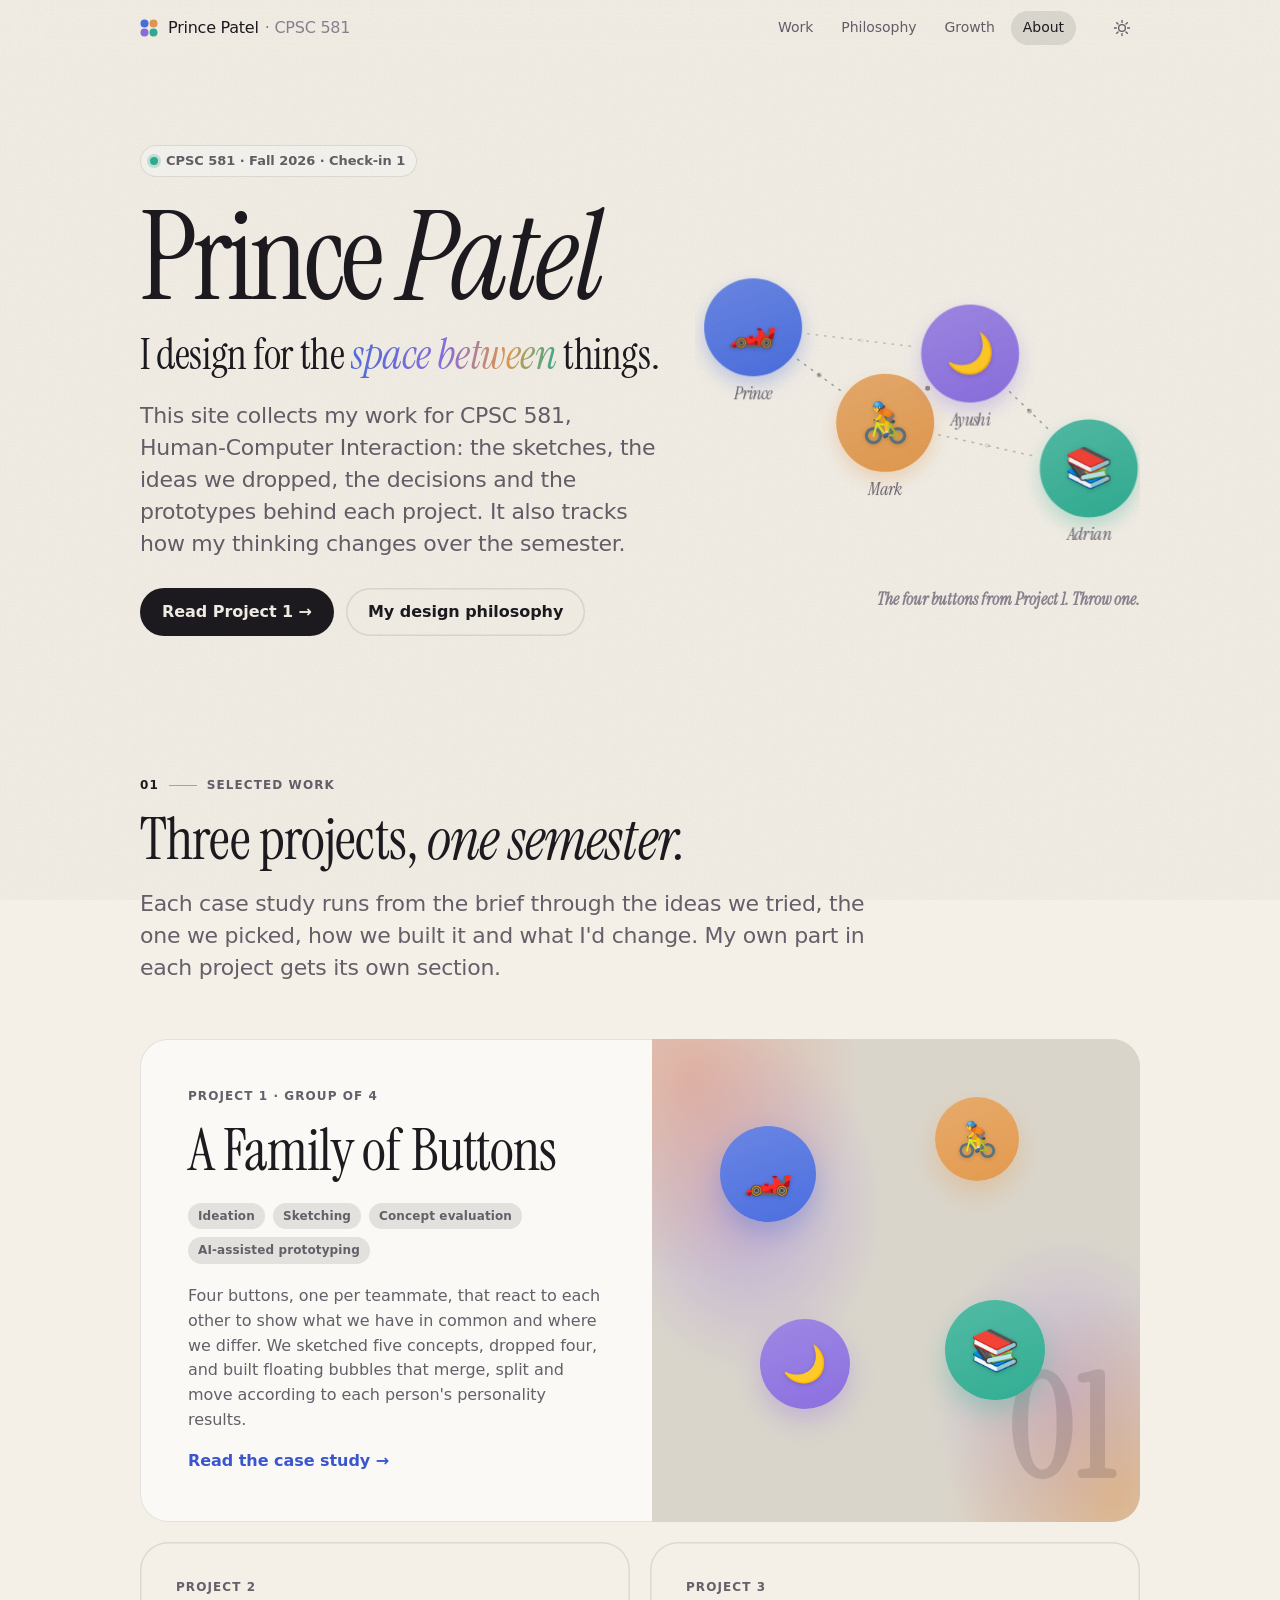
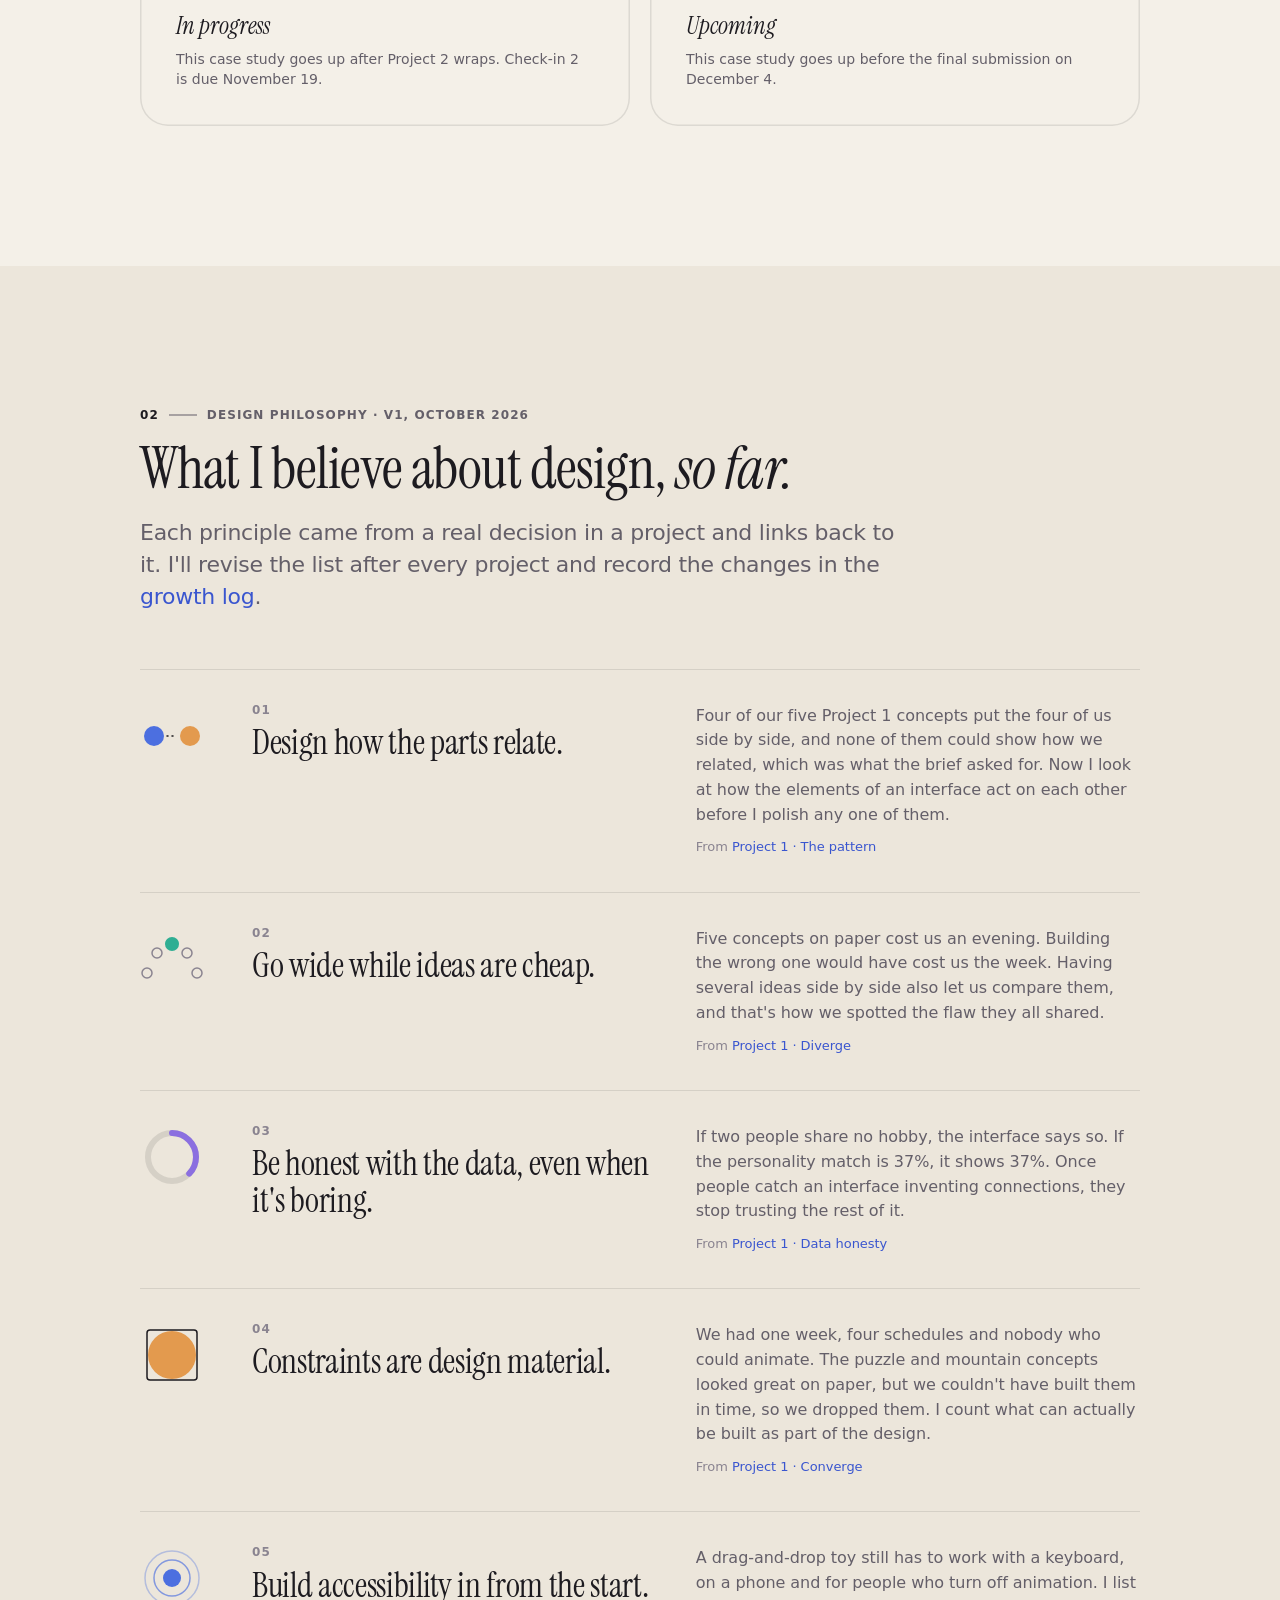
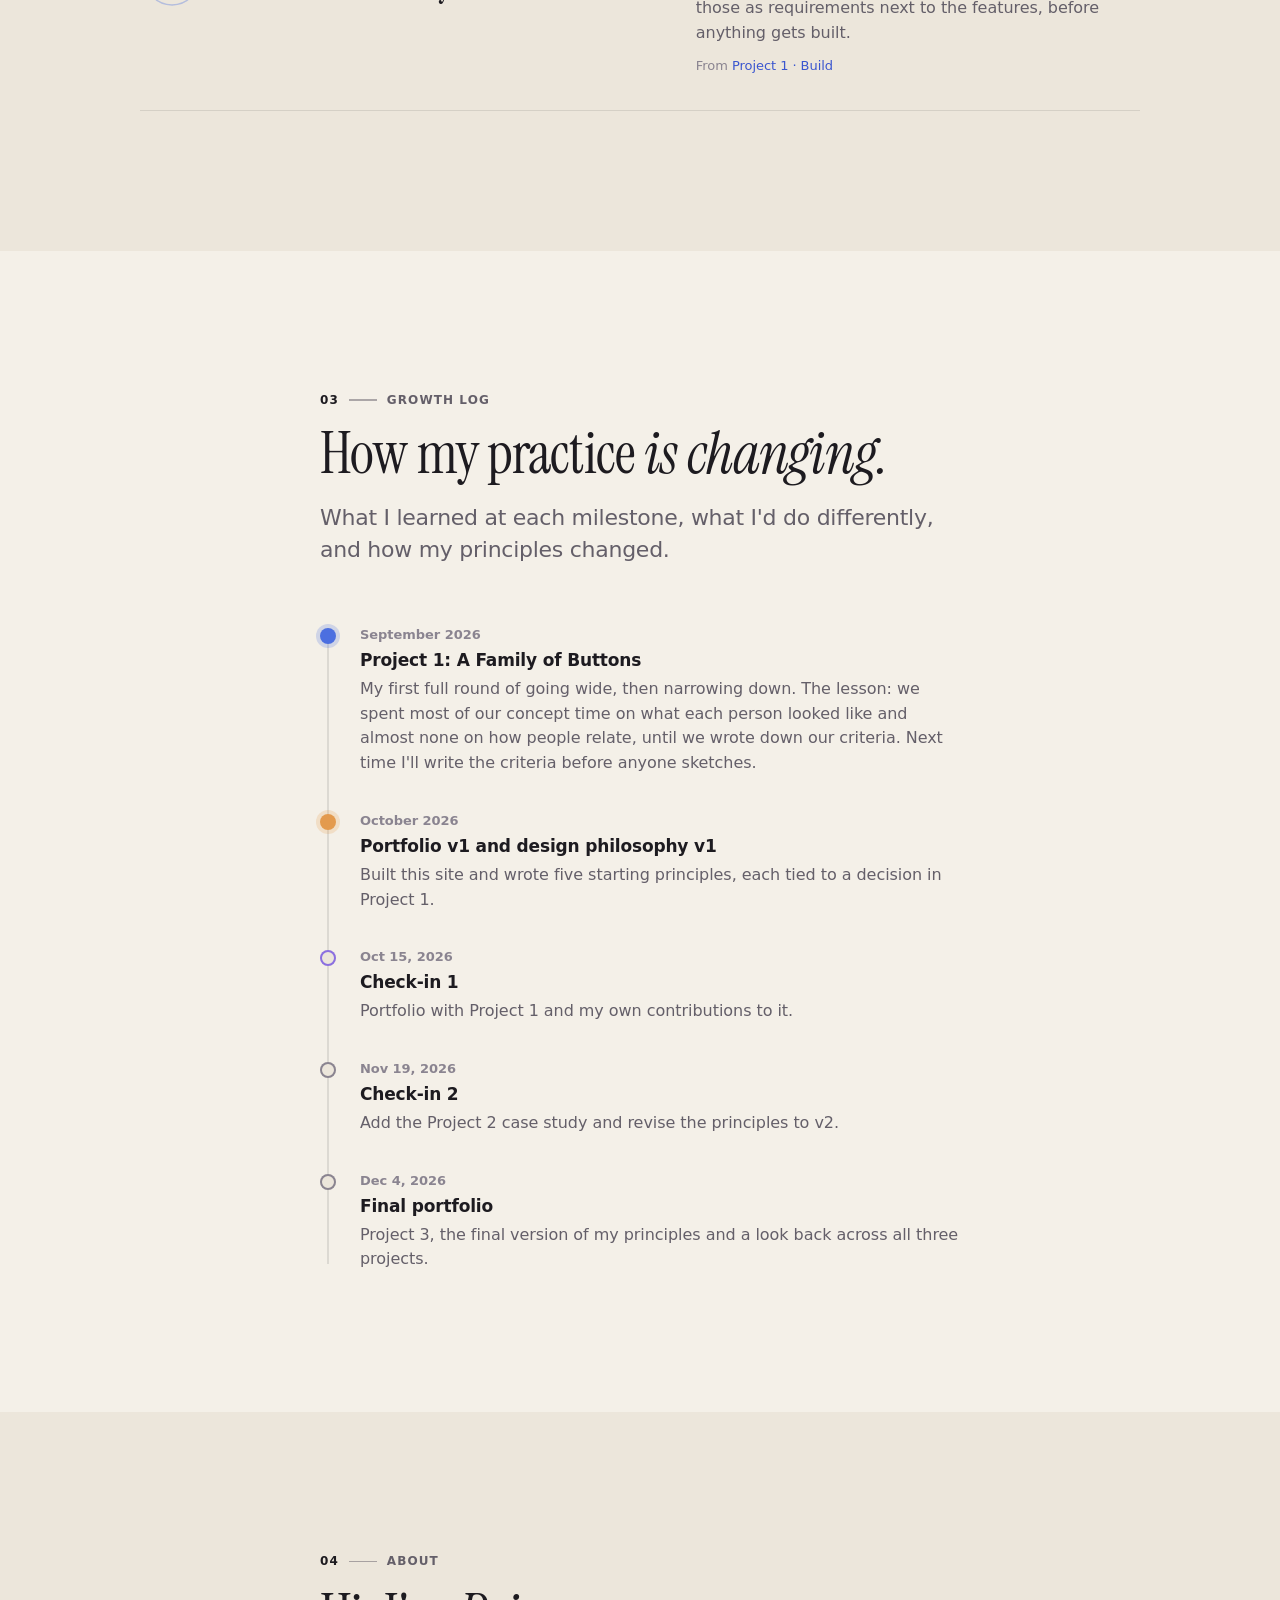
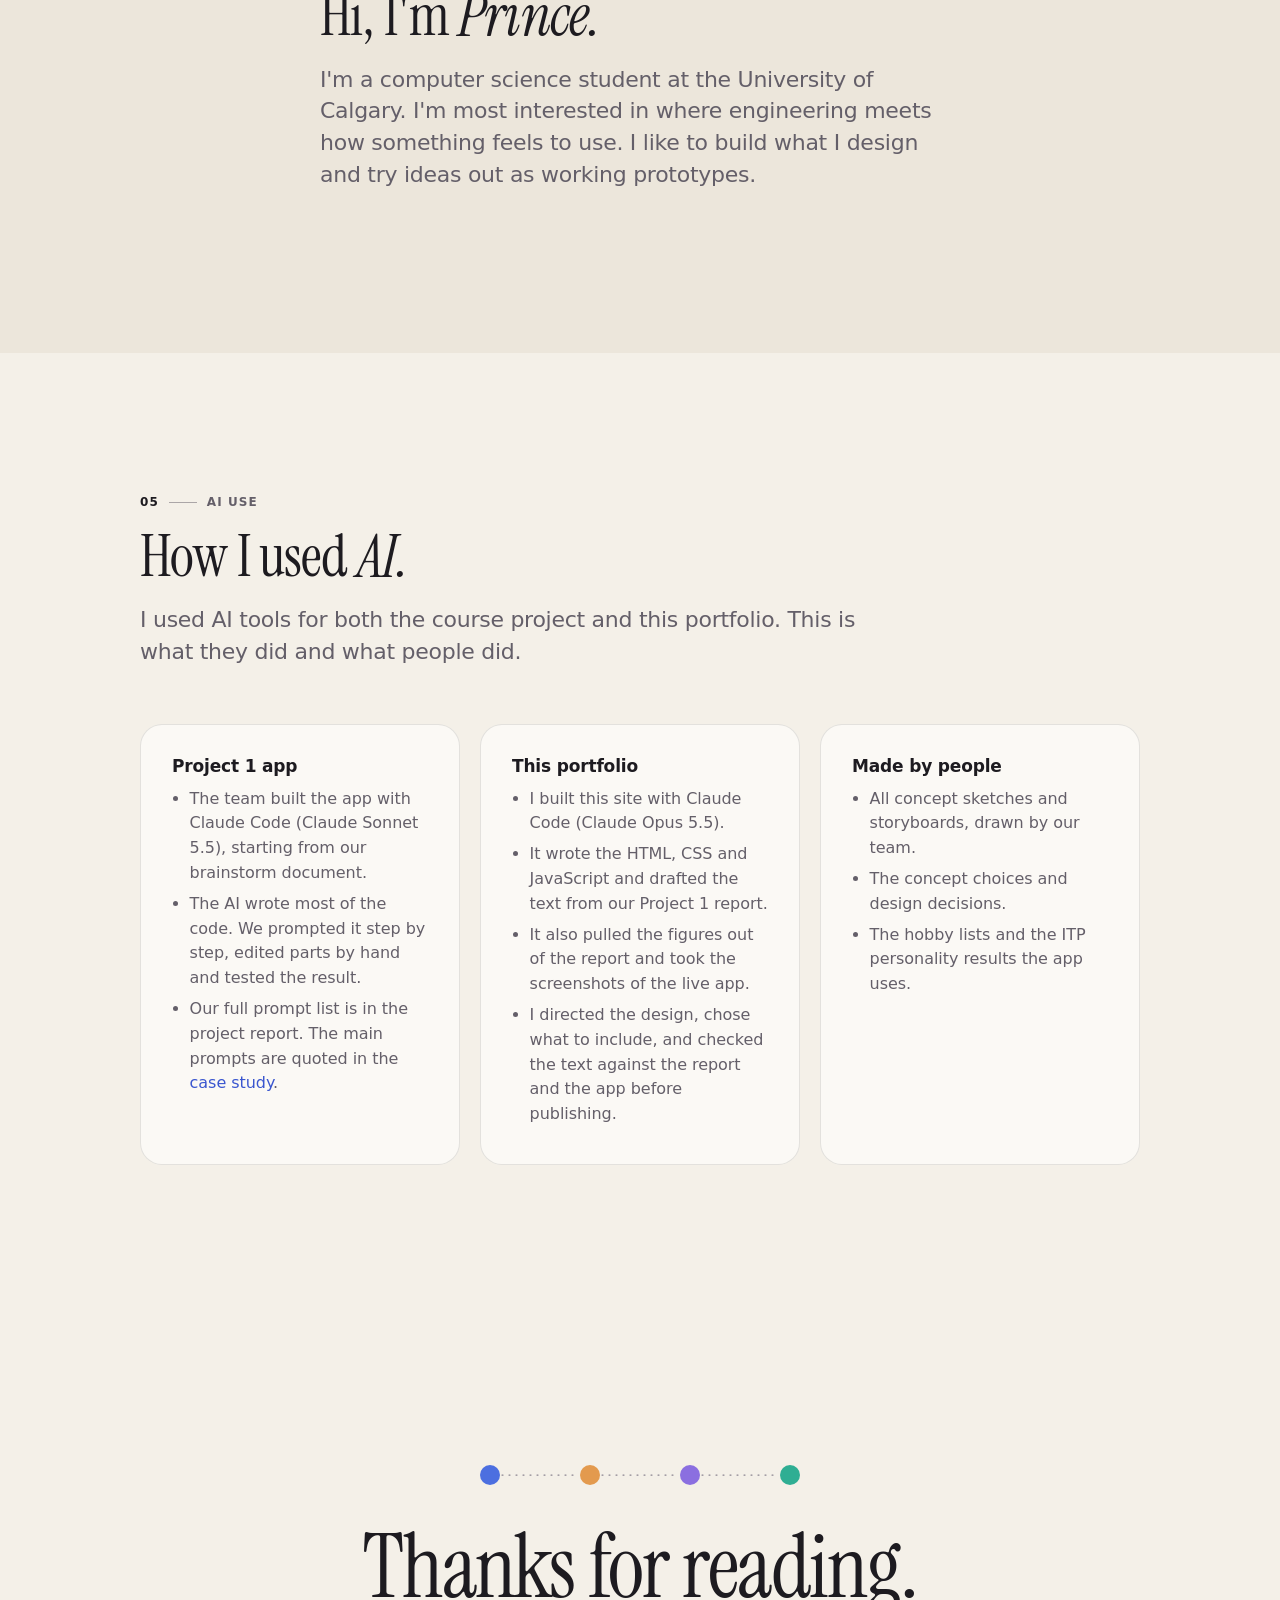
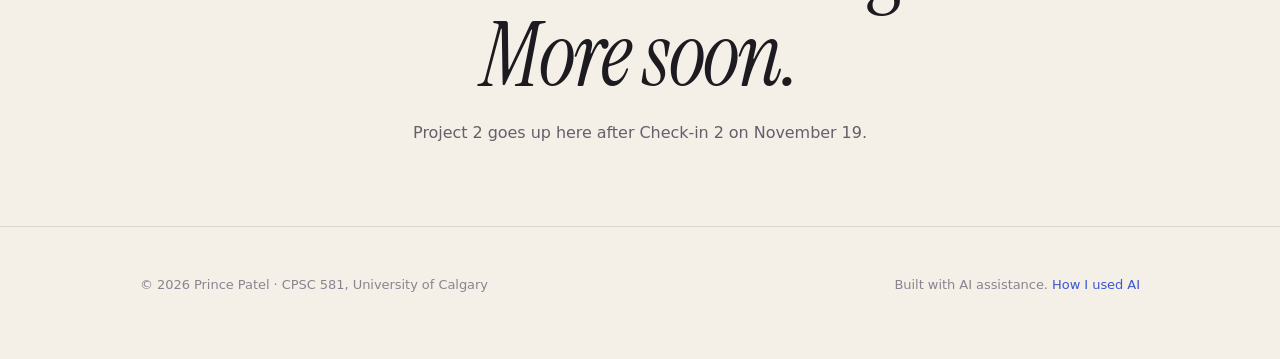
==== commit 6da44f3a: "Name-led hero, theme toggle, AI disclosure, humanized copy - Hero: name is the h1, tagline below it " ====
--- a/index.html
+++ b/index.html
@@ -11,7 +11,12 @@
   <link rel="preconnect" href="https://fonts.googleapis.com">
   <link rel="preconnect" href="https://fonts.gstatic.com" crossorigin>
   <link rel="stylesheet" href="https://fonts.googleapis.com/css2?family=Instrument+Serif:ital@0;1&family=Manrope:wght@500;600;700;800&display=swap">
-  <link rel="stylesheet" href="css/style.css?v=5">
+  <link rel="stylesheet" href="css/style.css?v=6">
+  <script>
+    // Pick the theme before first paint: saved choice, else the system setting.
+    (function () { var t; try { t = localStorage.getItem('theme'); } catch (e) {}
+      document.documentElement.dataset.theme = t || (matchMedia('(prefers-color-scheme: dark)').matches ? 'dark' : 'light'); })();
+  </script>
 </head>
 <body>
   <a class="skip" href="#main">Skip to content</a>
@@ -28,6 +33,10 @@
         <li><a href="#growth">Growth</a></li>
         <li><a href="#about">About</a></li>
       </ul>
+      <button class="theme-toggle" type="button" aria-label="Switch theme">
+        <svg class="sun" viewBox="0 0 24 24" fill="none" stroke="currentColor" stroke-width="1.8" stroke-linecap="round" aria-hidden="true"><circle cx="12" cy="12" r="4.5"/><path d="M12 2v2.5M12 19.5V22M2 12h2.5M19.5 12H22M4.9 4.9l1.8 1.8M17.3 17.3l1.8 1.8M4.9 19.1l1.8-1.8M17.3 6.7l1.8-1.8"/></svg>
+        <svg class="moon" viewBox="0 0 24 24" fill="none" stroke="currentColor" stroke-width="1.8" stroke-linecap="round" stroke-linejoin="round" aria-hidden="true"><path d="M20.5 14.5A8.5 8.5 0 1 1 9.5 3.5a7 7 0 0 0 11 11z"/></svg>
+      </button>
     </div>
   </nav>
 
@@ -37,8 +46,9 @@
       <div class="wrap">
         <div class="hero-copy">
         <p class="status"><i aria-hidden="true"></i>CPSC 581 · Fall 2026 · Check-in 1</p>
-        <h1 class="display">I design for the <em class="grad">space between</em> things.</h1>
-        <p class="lead">I'm Prince Patel. This is my record of CPSC 581: the sketches, dead ends, decisions and prototypes behind each project, and how my thinking about design changes over the semester.</p>
+        <h1 class="name">Prince <em>Patel</em></h1>
+        <p class="tagline">I design for the <em class="grad">space between</em> things.</p>
+        <p class="lead">This site collects my work for CPSC 581, Human-Computer Interaction: the sketches, the ideas we dropped, the decisions and the prototypes behind each project. It also tracks how my thinking changes over the semester.</p>
         <div class="hero-actions">
           <a class="btn" href="project-1.html">Read Project 1 →</a>
           <a class="btn ghost" href="#philosophy">My design philosophy</a>
@@ -46,7 +56,7 @@
         </div>
 
         <div class="playground constellation" id="hero-pg" data-playground data-mode="personality" aria-label="Interactive demo: the four member bubbles from Project 1. Threads appear between bubbles that drift close.">
-          <span class="hint">the four buttons from Project 1. Throw one.</span>
+          <span class="hint">The four buttons from Project 1. Throw one.</span>
         </div>
       </div>
     </header>
@@ -57,7 +67,7 @@
         <div class="section-head reveal">
           <p class="eyebrow"><span class="idx">01</span><span class="rule"></span>Selected work</p>
           <h2>Three projects, <em>one semester.</em></h2>
-          <p class="lead">Each case study follows the same arc, from the brief to divergent ideas, the decision, refinement, the build and reflection, with my individual contribution called out.</p>
+          <p class="lead">Each case study runs from the brief through the ideas we tried, the one we picked, how we built it and what I'd change. My own part in each project gets its own section.</p>
         </div>
 
         <div class="grid">
@@ -68,7 +78,7 @@
               <div class="meta">
                 <span class="chip">Ideation</span><span class="chip">Sketching</span><span class="chip">Concept evaluation</span><span class="chip">AI-assisted prototyping</span>
               </div>
-              <p class="muted">Four buttons, one per teammate, that interact with each other to show what we share and where we differ. We sketched five concepts, threw four away, and built floating bubbles that merge, split, and move with each member's personality.</p>
+              <p class="muted">Four buttons, one per teammate, that react to each other to show what we have in common and where we differ. We sketched five concepts, dropped four, and built floating bubbles that merge, split and move according to each person's personality results.</p>
               <span class="go">Read the case study →</span>
             </div>
             <div class="art" aria-hidden="true">
@@ -85,14 +95,14 @@
               <div class="info">
                 <p class="eyebrow">Project 2</p>
                 <h3 class="h3"><span class="ital">In progress</span></h3>
-                <p class="muted small" style="margin:0">This case study goes up after Project 2 wraps. Check-in 2 is due Nov 19.</p>
+                <p class="muted small" style="margin:0">This case study goes up after Project 2 wraps. Check-in 2 is due November 19.</p>
               </div>
             </div>
             <div class="card project soon reveal">
               <div class="info">
                 <p class="eyebrow">Project 3</p>
                 <h3 class="h3"><span class="ital">Upcoming</span></h3>
-                <p class="muted small" style="margin:0">This case study goes up before the final submission on Dec 4.</p>
+                <p class="muted small" style="margin:0">This case study goes up before the final submission on December 4.</p>
               </div>
             </div>
           </div>
@@ -106,7 +116,7 @@
         <div class="section-head reveal">
           <p class="eyebrow"><span class="idx">02</span><span class="rule"></span>Design philosophy · v1, October 2026</p>
           <h2>What I believe about design, <em>so far.</em></h2>
-          <p class="lead">These principles came out of real decisions in my projects, and each one links back to the moment it came from. I'll revise this list after every project, and the <a href="#growth">growth log</a> records what changed.</p>
+          <p class="lead">Each principle came from a real decision in a project and links back to it. I'll revise the list after every project and record the changes in the <a href="#growth">growth log</a>.</p>
         </div>
 
         <ol class="principles">
@@ -115,9 +125,9 @@
               <circle cx="14" cy="32" r="10" fill="var(--prince)"/><circle cx="50" cy="32" r="10" fill="var(--mark)"/>
               <line x1="27" y1="32" x2="37" y2="32" stroke="var(--text)" stroke-width="1.5" stroke-dasharray="1 4" stroke-linecap="round"/>
             </svg>
-            <h3><span class="n">01</span>Design the relationships, not just the parts.</h3>
-            <div>
-              <p>Four of our five concepts showed four people side by side, and none of them could show how those people related. The interesting part of an interface is often in how its elements act on each other.</p>
+            <h3><span class="n">01</span>Design how the parts relate.</h3>
+            <div>
+              <p>Four of our five Project 1 concepts put the four of us side by side, and none of them could show how we related, which was what the brief asked for. Now I look at how the elements of an interface act on each other before I polish any one of them.</p>
               <p class="from">From <a href="project-1.html#pattern">Project 1 · The pattern</a></p>
             </div>
           </li>
@@ -128,7 +138,7 @@
             </svg>
             <h3><span class="n">02</span>Go wide while ideas are cheap.</h3>
             <div>
-              <p>Sketching five concepts on paper cost us an evening. Building the wrong one would have cost us the week. Parallel ideas also gave us something to compare, so we found the pattern by contrast.</p>
+              <p>Five concepts on paper cost us an evening. Building the wrong one would have cost us the week. Having several ideas side by side also let us compare them, and that's how we spotted the flaw they all shared.</p>
               <p class="from">From <a href="project-1.html#diverge">Project 1 · Diverge</a></p>
             </div>
           </li>
@@ -139,7 +149,7 @@
             </svg>
             <h3><span class="n">03</span>Be honest with the data, even when it's boring.</h3>
             <div>
-              <p>If two people share no hobby, the interface says so. If the personality match is only 37%, it shows 37%. An interface that invents connections loses the user's trust.</p>
+              <p>If two people share no hobby, the interface says so. If the personality match is 37%, it shows 37%. Once people catch an interface inventing connections, they stop trusting the rest of it.</p>
               <p class="from">From <a href="project-1.html#honesty">Project 1 · Data honesty</a></p>
             </div>
           </li>
@@ -150,7 +160,7 @@
             </svg>
             <h3><span class="n">04</span>Constraints are design material.</h3>
             <div>
-              <p>We had one week, four schedules and no animators. We dropped the beautiful puzzle and mountain concepts because they couldn't ship. Feasibility doesn't compromise a design. It's part of the design.</p>
+              <p>We had one week, four schedules and nobody who could animate. The puzzle and mountain concepts looked great on paper, but we couldn't have built them in time, so we dropped them. I count what can actually be built as part of the design.</p>
               <p class="from">From <a href="project-1.html#converge">Project 1 · Converge</a></p>
             </div>
           </li>
@@ -160,9 +170,9 @@
               <circle cx="32" cy="32" r="18" fill="none" stroke="var(--prince)" stroke-width="1.5" opacity=".65"/>
               <circle cx="32" cy="32" r="9" fill="var(--prince)"/>
             </svg>
-            <h3><span class="n">05</span>Accessible by default, not by patch.</h3>
-            <div>
-              <p>A playful drag-and-drop interface still has to work with a keyboard, on a phone, and for people who turn off motion. I treat these as requirements from the start.</p>
+            <h3><span class="n">05</span>Build accessibility in from the start.</h3>
+            <div>
+              <p>A drag-and-drop toy still has to work with a keyboard, on a phone and for people who turn off animation. I list those as requirements next to the features, before anything gets built.</p>
               <p class="from">From <a href="project-1.html#build">Project 1 · Build</a></p>
             </div>
           </li>
@@ -176,34 +186,34 @@
         <div class="section-head reveal">
           <p class="eyebrow"><span class="idx">03</span><span class="rule"></span>Growth log</p>
           <h2>How my practice <em>is changing.</em></h2>
-          <p class="lead">A running record of what I learned, what I'd do differently, and how my philosophy changed after each milestone.</p>
+          <p class="lead">What I learned at each milestone, what I'd do differently, and how my principles changed.</p>
         </div>
 
         <ol class="timeline reveal">
           <li class="done">
             <time datetime="2026-09">September 2026</time>
             <h4>Project 1: A Family of Buttons</h4>
-            <p>My first proper divergent-then-convergent process. Main lesson: we spent most of our concept time on <em>what each person looks like</em> and almost none on <em>how people relate</em>, until we stated our design criteria. Next time I'll write the criteria before sketching.</p>
+            <p>My first full round of going wide, then narrowing down. The lesson: we spent most of our concept time on what each person looked like and almost none on how people relate, until we wrote down our criteria. Next time I'll write the criteria before anyone sketches.</p>
           </li>
           <li class="done">
             <time datetime="2026-10">October 2026</time>
             <h4>Portfolio v1 and design philosophy v1</h4>
-            <p>Set up this site and wrote five starting principles, each tied to a decision in Project 1.</p>
+            <p>Built this site and wrote five starting principles, each tied to a decision in Project 1.</p>
           </li>
           <li class="next">
             <time datetime="2026-10-15">Oct 15, 2026</time>
             <h4>Check-in 1</h4>
-            <p>Portfolio with Project 1 and my individual contributions.</p>
+            <p>Portfolio with Project 1 and my own contributions to it.</p>
           </li>
           <li>
             <time datetime="2026-11-19">Nov 19, 2026</time>
             <h4>Check-in 2</h4>
-            <p>Project 2 case study added. Philosophy revised to v2.</p>
+            <p>Add the Project 2 case study and revise the principles to v2.</p>
           </li>
           <li>
             <time datetime="2026-12-04">Dec 4, 2026</time>
             <h4>Final portfolio</h4>
-            <p>Project 3, a final philosophy, and a reflection across all three projects.</p>
+            <p>Project 3, the final version of my principles and a look back across all three projects.</p>
           </li>
         </ol>
       </div>
@@ -214,8 +224,45 @@
       <div class="wrap narrow reveal">
         <p class="eyebrow"><span class="idx">04</span><span class="rule"></span>About</p>
         <h2>Hi, I'm <em>Prince.</em></h2>
-        <p class="lead">I'm a computer science student at the University of Calgary. I like the point where engineering meets how something feels to use. I build what I design, and I like testing ideas in working prototypes instead of static mockups.</p>
-        <div class="todo">A sentence or two about your background, interests, and what you want to get out of HCI. Add a photo or a contact link (email / LinkedIn / GitHub) if you like.</div>
+        <p class="lead">I'm a computer science student at the University of Calgary. I'm most interested in where engineering meets how something feels to use. I like to build what I design and try ideas out as working prototypes.</p>
+      </div>
+    </section>
+
+    <!-- ============ AI USE ============ -->
+    <section id="ai">
+      <div class="wrap">
+        <div class="section-head reveal">
+          <p class="eyebrow"><span class="idx">05</span><span class="rule"></span>AI use</p>
+          <h2>How I used <em>AI.</em></h2>
+          <p class="lead">I used AI tools for both the course project and this portfolio. This is what they did and what people did.</p>
+        </div>
+        <div class="ai-use reveal">
+          <div class="card">
+            <h3>Project 1 app</h3>
+            <ul>
+              <li>The team built the app with Claude Code (Claude Sonnet 5.5), starting from our brainstorm document.</li>
+              <li>The AI wrote most of the code. We prompted it step by step, edited parts by hand and tested the result.</li>
+              <li>Our full prompt list is in the project report. The main prompts are quoted in the <a href="project-1.html#build">case study</a>.</li>
+            </ul>
+          </div>
+          <div class="card">
+            <h3>This portfolio</h3>
+            <ul>
+              <li>I built this site with Claude Code (Claude Opus 5.5).</li>
+              <li>It wrote the HTML, CSS and JavaScript and drafted the text from our Project 1 report.</li>
+              <li>It also pulled the figures out of the report and took the screenshots of the live app.</li>
+              <li>I directed the design, chose what to include, and checked the text against the report and the app before publishing.</li>
+            </ul>
+          </div>
+          <div class="card">
+            <h3>Made by people</h3>
+            <ul>
+              <li>All concept sketches and storyboards, drawn by our team.</li>
+              <li>The concept choices and design decisions.</li>
+              <li>The hobby lists and the ITP personality results the app uses.</li>
+            </ul>
+          </div>
+        </div>
       </div>
     </section>
 
@@ -226,7 +273,7 @@
           <circle cx="10" cy="20" r="10" fill="var(--prince)"/><circle cx="110" cy="20" r="10" fill="var(--mark)"/><circle cx="210" cy="20" r="10" fill="var(--ayushi)"/><circle cx="310" cy="20" r="10" fill="var(--adrian)"/>
         </svg>
         <p class="big">Thanks for reading. <em>More soon.</em></p>
-        <p class="muted">Project 2 lands here after Check-in 2 on November 19.</p>
+        <p class="muted">Project 2 goes up here after Check-in 2 on November 19.</p>
       </div>
     </div>
   </main>
@@ -234,11 +281,11 @@
   <footer>
     <div class="wrap">
       <span>© 2026 Prince Patel · CPSC 581, University of Calgary</span>
-      <span>Plain HTML, CSS and JavaScript</span>
+      <span>Built with AI assistance. <a href="#ai">How I used AI</a></span>
     </div>
   </footer>
 
-  <script src="js/site.js?v=5"></script>
-  <script src="js/bubbles.js?v=5"></script>
+  <script src="js/site.js?v=6"></script>
+  <script src="js/bubbles.js?v=6"></script>
 </body>
 </html>
--- a/css/style.css
+++ b/css/style.css
@@ -40,27 +40,26 @@
   --ease-out: cubic-bezier(0.22, 1, 0.36, 1);
   --ease-in: cubic-bezier(0.64, 0, 0.78, 0); /* mirrored for exits */
 
-  color-scheme: light dark;
-}
-
-@media (prefers-color-scheme: dark) {
-  :root {
-    --bg: #121014;
-    --bg-alt: #19161c;
-    --surface: #211d25;
-    --text: #f3efe8;
-    --text-2: #aba4ae;
-    --text-3: #857e89;
-    --line: rgba(243, 239, 232, 0.11);
-    --accent: #8fa3ff;
-    --accent-ink: #121014;
-    --chrome: rgba(18, 16, 20, 0.74);
-    --shadow-sm: 0 1px 2px rgba(0, 0, 0, 0.5);
-    --shadow-lg: 0 18px 48px rgba(0, 0, 0, 0.6);
-    --yes: #34c759;
-    --part: #ffcc00;
-    --no: #ff6961;
-  }
+  color-scheme: light;
+}
+
+:root[data-theme="dark"] {
+  color-scheme: dark;
+  --bg: #121014;
+  --bg-alt: #19161c;
+  --surface: #211d25;
+  --text: #f3efe8;
+  --text-2: #aba4ae;
+  --text-3: #857e89;
+  --line: rgba(243, 239, 232, 0.11);
+  --accent: #8fa3ff;
+  --accent-ink: #121014;
+  --chrome: rgba(18, 16, 20, 0.74);
+  --shadow-sm: 0 1px 2px rgba(0, 0, 0, 0.5);
+  --shadow-lg: 0 18px 48px rgba(0, 0, 0, 0.6);
+  --yes: #34c759;
+  --part: #ffcc00;
+  --no: #ff6961;
 }
 
 *,
@@ -89,7 +88,7 @@
   content: ""; position: fixed; inset: 0; z-index: 100; pointer-events: none; opacity: 0.05;
   background-image: url("data:image/svg+xml,%3Csvg xmlns='http://www.w3.org/2000/svg' width='160' height='160'%3E%3Cfilter id='n'%3E%3CfeTurbulence type='fractalNoise' baseFrequency='.9' numOctaves='2' stitchTiles='stitch'/%3E%3CfeColorMatrix values='0 0 0 0 0 0 0 0 0 0 0 0 0 0 0 0 0 0 .9 0'/%3E%3C/filter%3E%3Crect width='100%25' height='100%25' filter='url(%23n)'/%3E%3C/svg%3E");
 }
-@media (prefers-color-scheme: dark) { body::before { opacity: 0.07; mix-blend-mode: screen; filter: invert(1); } }
+[data-theme="dark"] body::before { opacity: 0.07; mix-blend-mode: screen; filter: invert(1); }
 @media (prefers-contrast: more) { body::before { display: none; } }
 
 img { max-width: 100%; display: block; }
@@ -170,6 +169,16 @@
   display: block; padding: 6px 12px; border-radius: 999px; color: var(--text-2);
   font-size: 0.875rem; white-space: nowrap; transition: background 150ms ease, color 150ms ease;
 }
+.theme-toggle {
+  flex: none; display: grid; place-items: center; width: 36px; height: 36px; margin-left: 4px;
+  border: 0; border-radius: 50%; background: transparent; color: var(--text-2); cursor: pointer;
+  transition: background 150ms ease, color 150ms ease, transform 100ms ease-out;
+}
+.theme-toggle:hover { background: var(--line); color: var(--text); }
+.theme-toggle:active { transform: scale(0.92); }
+.theme-toggle svg { width: 18px; height: 18px; }
+.theme-toggle .moon, [data-theme="dark"] .theme-toggle .sun { display: none; }
+[data-theme="dark"] .theme-toggle .moon { display: block; }
 .nav li a:hover, .nav li a[aria-current="true"] { color: var(--text); background: var(--line); text-decoration: none; }
 
 @media (max-width: 640px) {
@@ -185,7 +194,16 @@
 
 /* ---------- Hero ------------------------------------------------------------ */
 .hero { padding-top: clamp(40px, 7vw, 88px); padding-bottom: 0; }
-.hero .lead { max-width: 560px; margin-top: 24px; }
+.hero .lead { max-width: 540px; margin-top: 22px; }
+.hero .name {
+  font-family: var(--serif); font-weight: 400; margin: 0;
+  font-size: clamp(4rem, 13vw, 9.5rem); line-height: 0.88; letter-spacing: -0.035em;
+}
+.hero .name em { font-style: italic; letter-spacing: -0.02em; }
+.hero .tagline {
+  font-family: var(--serif); font-weight: 400; margin: 22px 0 0;
+  font-size: clamp(1.7rem, 3.3vw, 2.6rem); line-height: 1.08; letter-spacing: -0.01em; text-wrap: balance;
+}
 .status {
   display: inline-flex; align-items: center; gap: 8px; margin-bottom: 26px;
   padding: 6px 12px 6px 10px; border-radius: 999px; font-size: 0.8125rem; font-weight: 550; color: var(--text-2);
@@ -201,7 +219,7 @@
 }
 @media (min-width: 980px) {
   .hero > .wrap { display: grid; grid-template-columns: minmax(0, 1.08fr) minmax(0, 0.92fr); column-gap: 32px; align-items: center; }
-  .hero .display { font-size: clamp(3.4rem, 6.2vw, 5.8rem); }
+  .hero .name { font-size: clamp(5rem, 9.6vw, 9.5rem); }
   .constellation { height: min(600px, 72vh); margin-top: 0; }
 }
 .constellation .threads { position: absolute; inset: 0; width: 100%; height: 100%; pointer-events: none; overflow: visible; }
@@ -491,10 +509,8 @@
 figcaption { font-size: 0.8125rem; color: var(--text-2); margin-top: 10px; line-height: 1.45; }
 figcaption b { color: var(--text); font-weight: 600; }
 
-@media (prefers-color-scheme: dark) {
-  /* The real app is light-only; dim it a little so it isn't a glaring patch on a dark page */
-  .app-scene, .project.p1 .art, .device iframe, .device .poster { filter: brightness(0.86) saturate(0.95); }
-}
+/* The real app is light-only; dim it a little so it isn't a glaring patch on a dark page */
+[data-theme="dark"] :is(.app-scene, .project.p1 .art, .device iframe, .device .poster) { filter: brightness(0.86) saturate(0.95); }
 
 /* Live embed of the shipped app, framed as a browser window */
 .device {
@@ -602,12 +618,6 @@
 .refs { font-size: 0.875rem; color: var(--text-2); padding-left: 1.2em; }
 .refs li { margin-bottom: 8px; }
 
-/* TODO markers — remove before final submission */
-.todo {
-  border: 1.5px dashed var(--part); border-radius: var(--radius-sm); padding: 16px 20px; margin: 20px 0;
-  color: var(--text-2); font-size: 0.9375rem; background: color-mix(in srgb, var(--part) 6%, transparent);
-}
-.todo::before { content: "TO ADD · "; font-weight: 700; color: var(--part); letter-spacing: 0.04em; font-size: 0.75rem; }
 
 /* Pager */
 .pager { display: flex; justify-content: space-between; gap: 16px; padding: 48px 0 0; border-top: 1px solid var(--line); flex-wrap: wrap; }
@@ -615,6 +625,10 @@
 
 /* Footer */
 footer { padding: 48px 0 64px; border-top: 1px solid var(--line); font-size: 0.8125rem; color: var(--text-3); }
+.ai-use { display: grid; gap: 20px; grid-template-columns: repeat(auto-fit, minmax(min(100%, 300px), 1fr)); margin-top: 8px; }
+.ai-use h3 { font-size: 1.0625rem; letter-spacing: -0.01em; margin-bottom: 10px; }
+.ai-use ul { margin: 0; padding-left: 1.1em; color: var(--text-2); }
+.ai-use li { margin-bottom: 6px; }
 .signoff { padding: clamp(80px, 12vw, 150px) 0 clamp(40px, 6vw, 64px); text-align: center; }
 .signoff p.big {
   font-family: var(--serif); font-size: clamp(2.6rem, 7vw, 5.5rem); line-height: 1; letter-spacing: -0.02em;
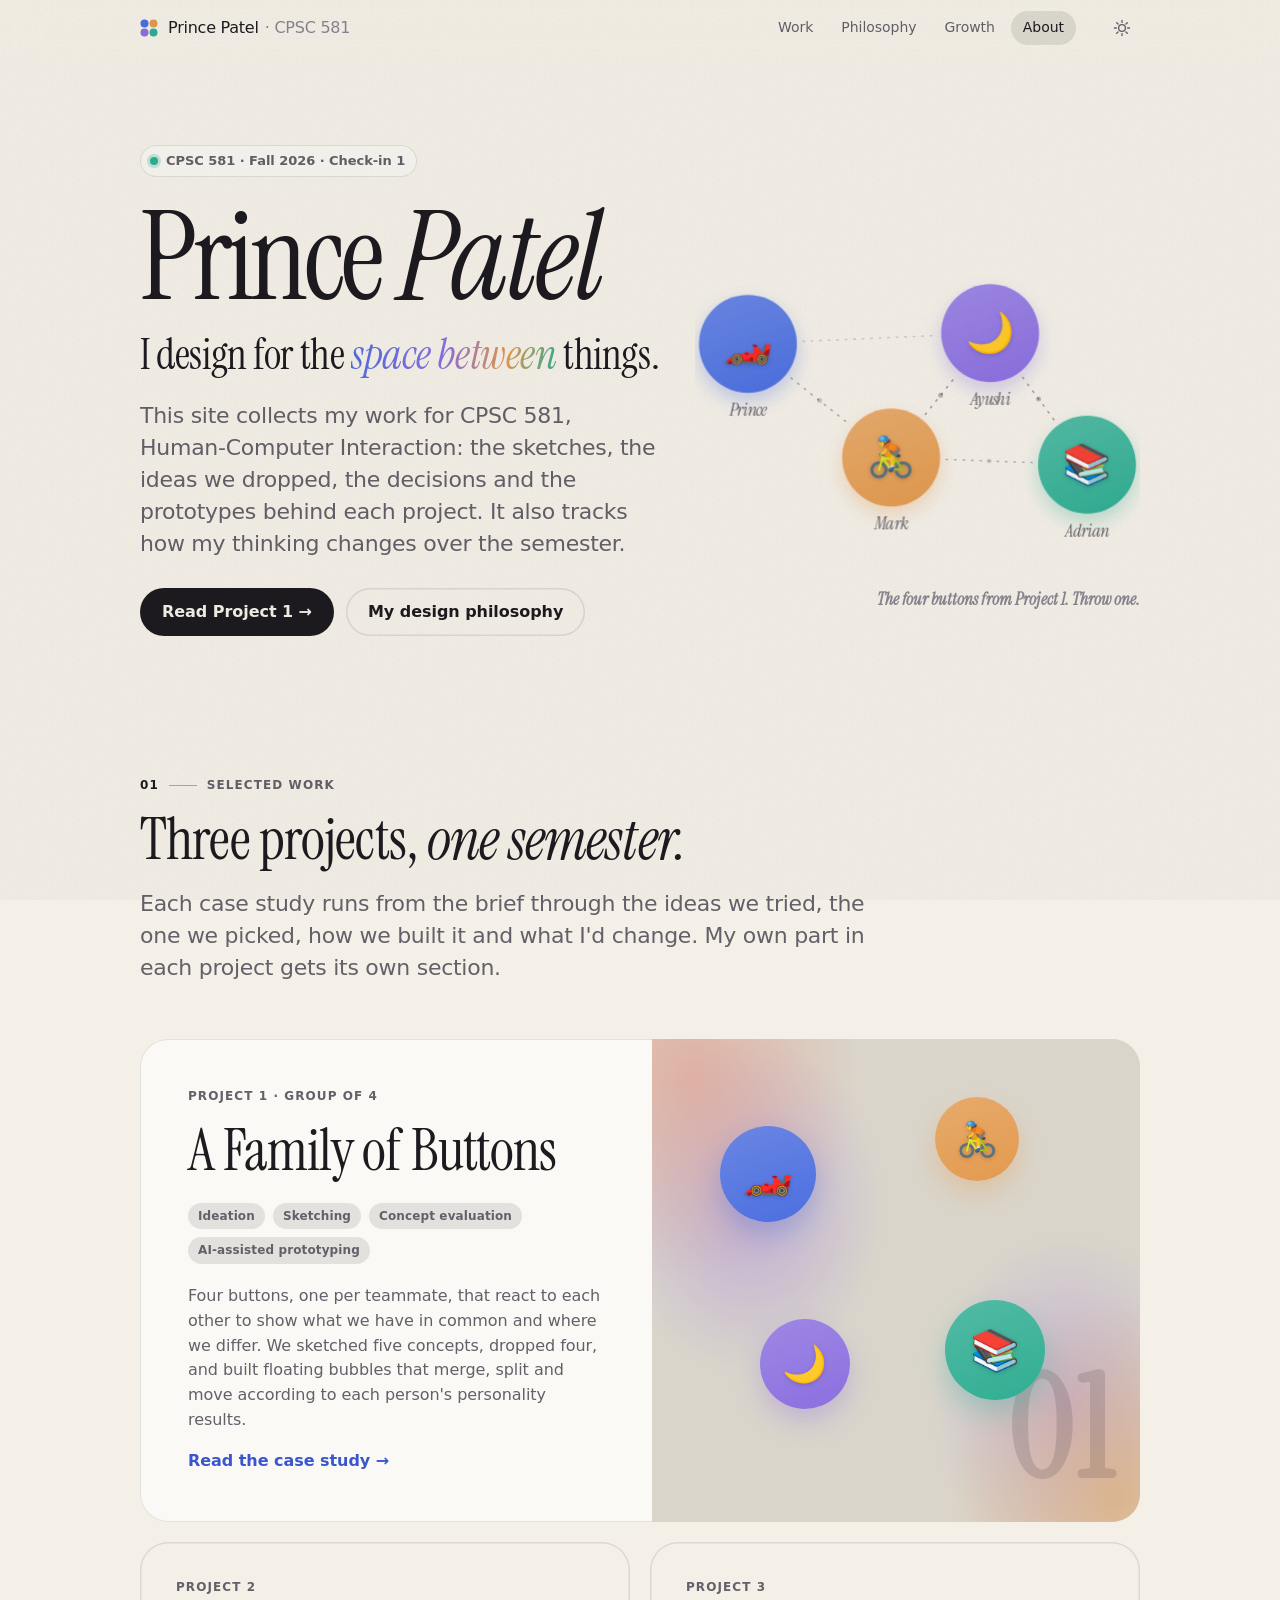
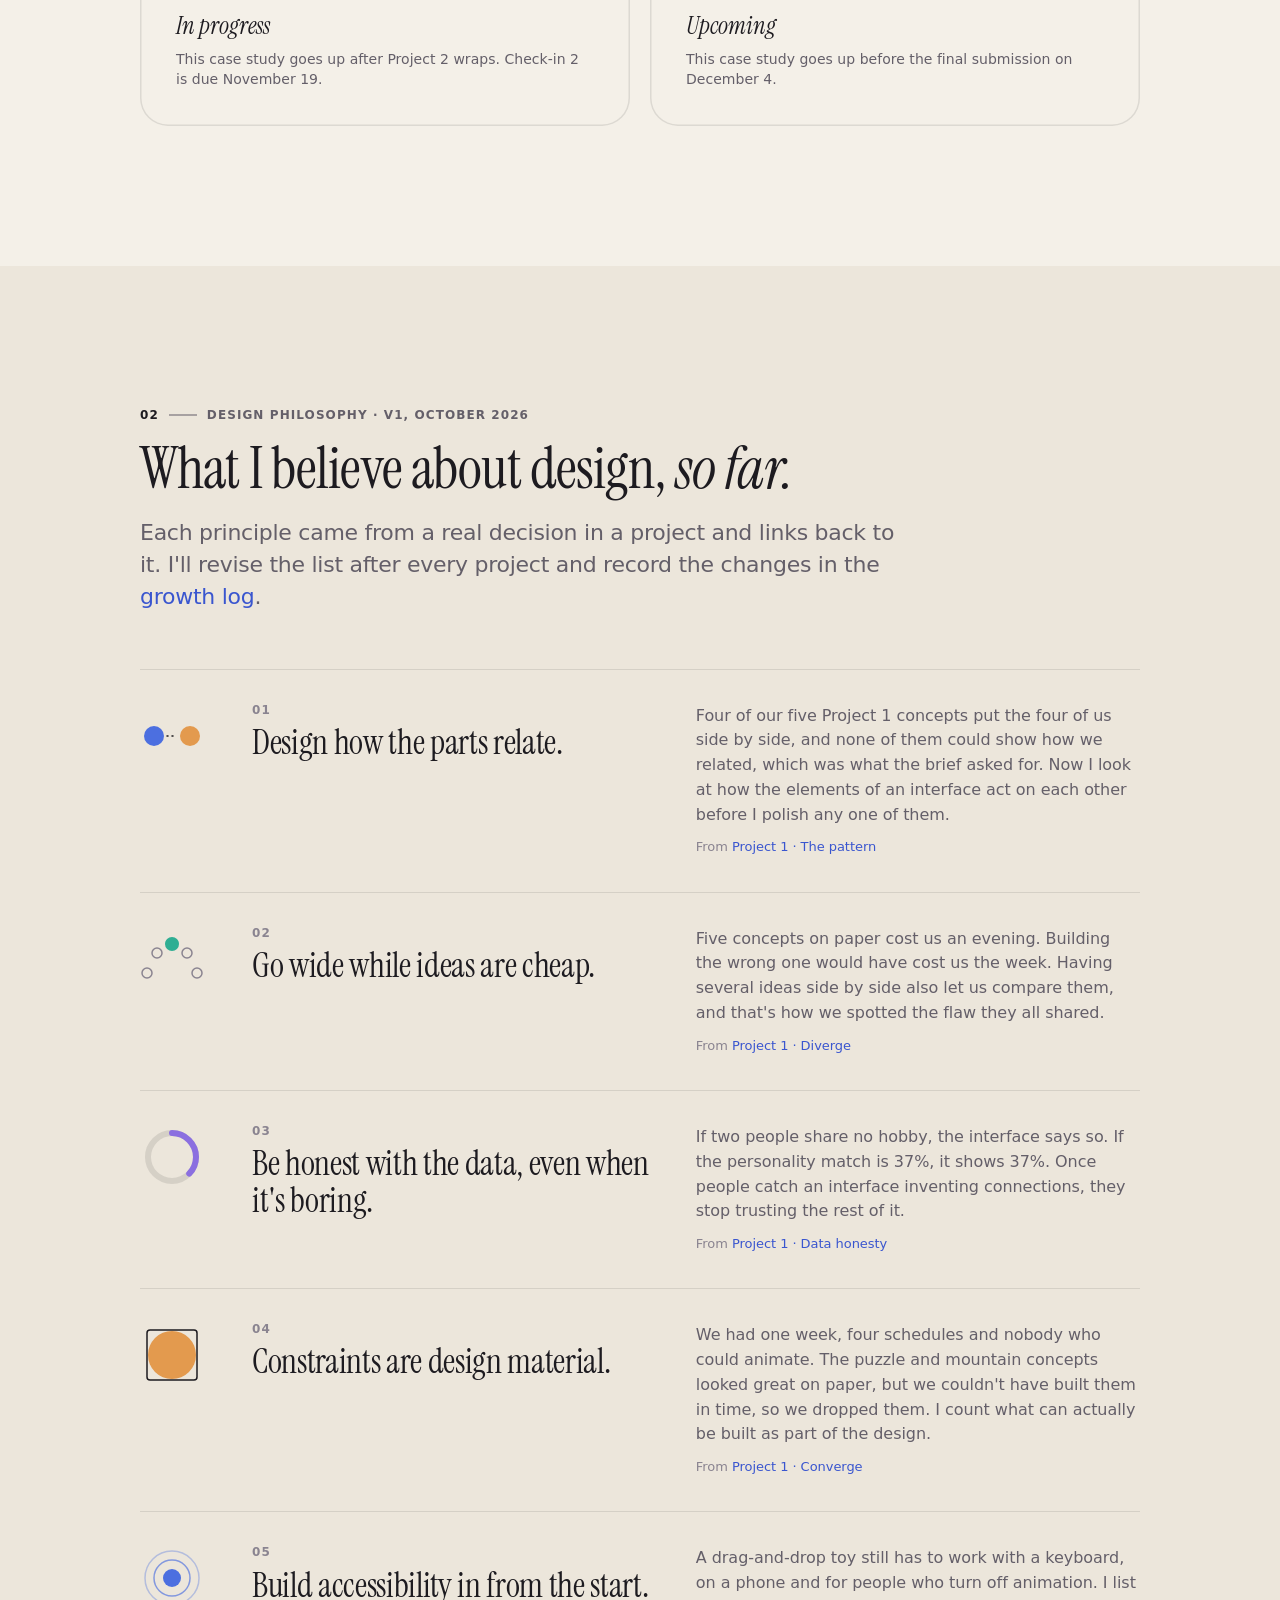
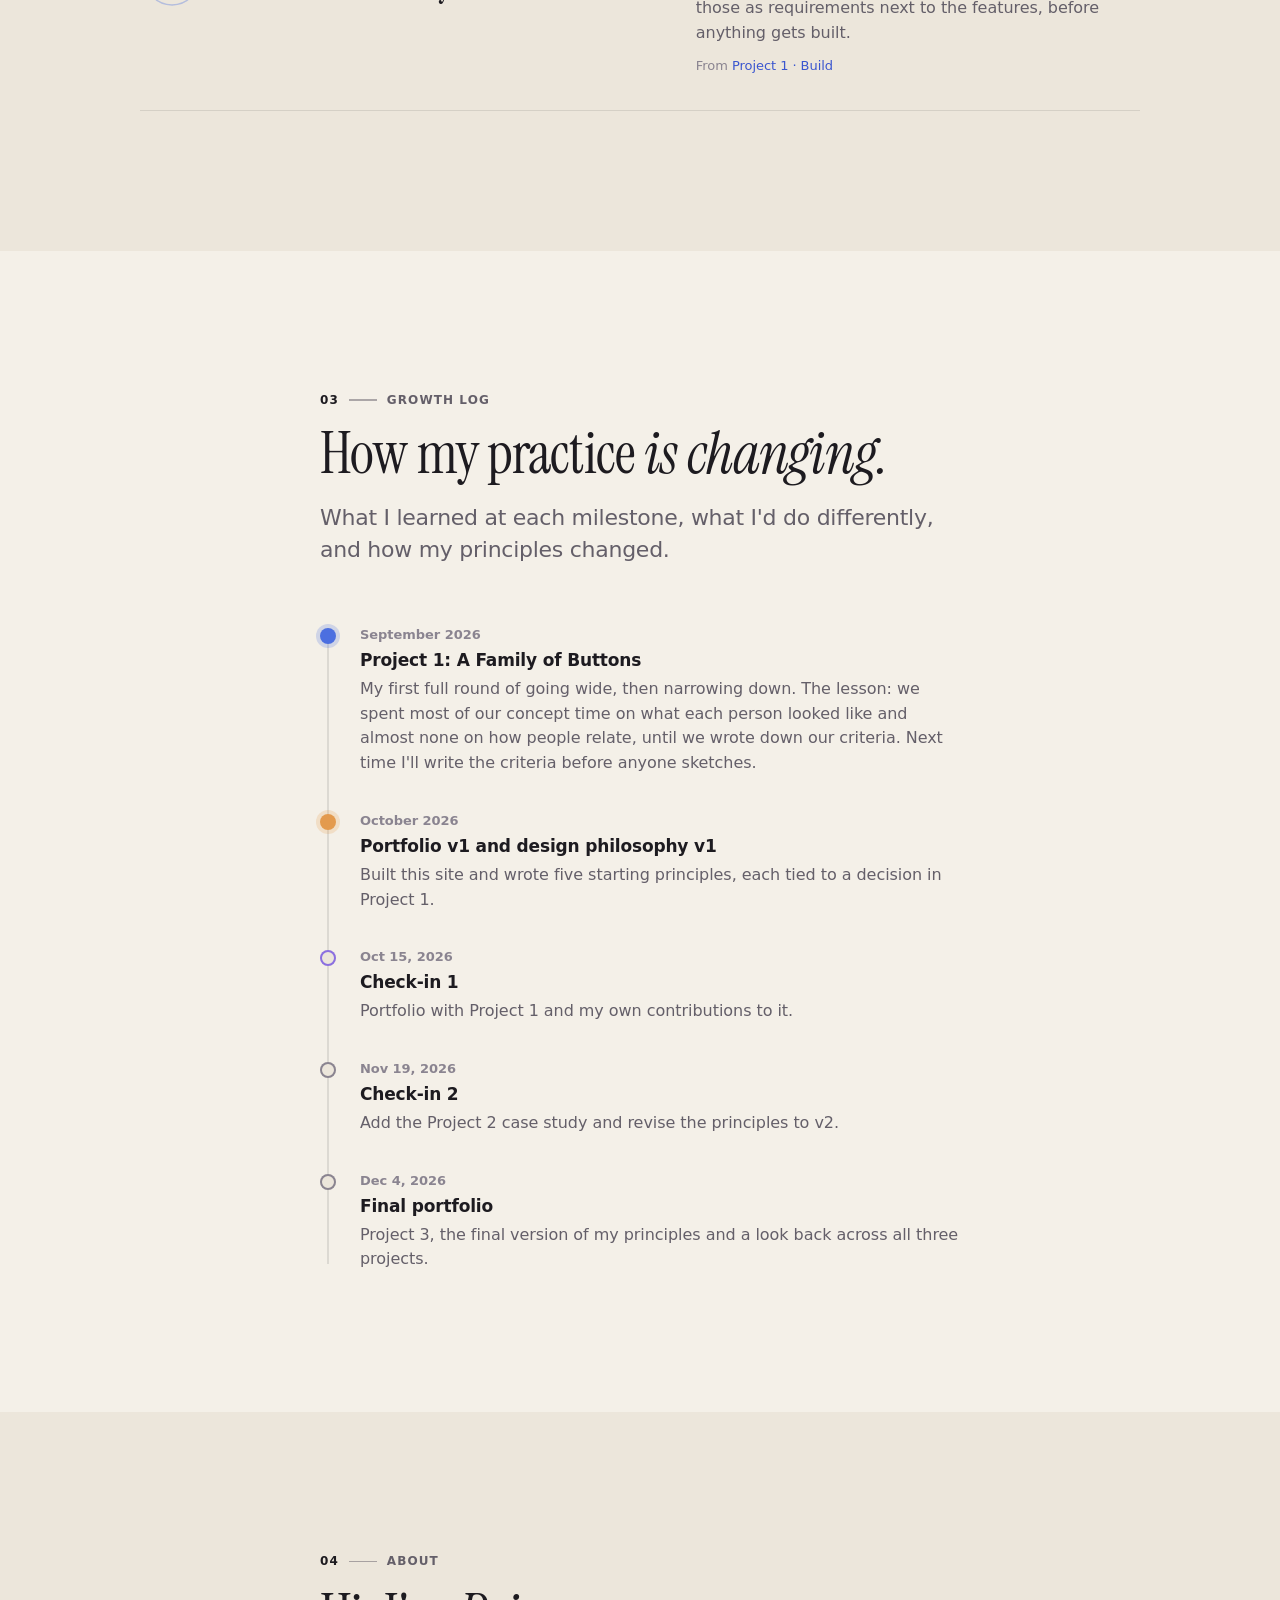
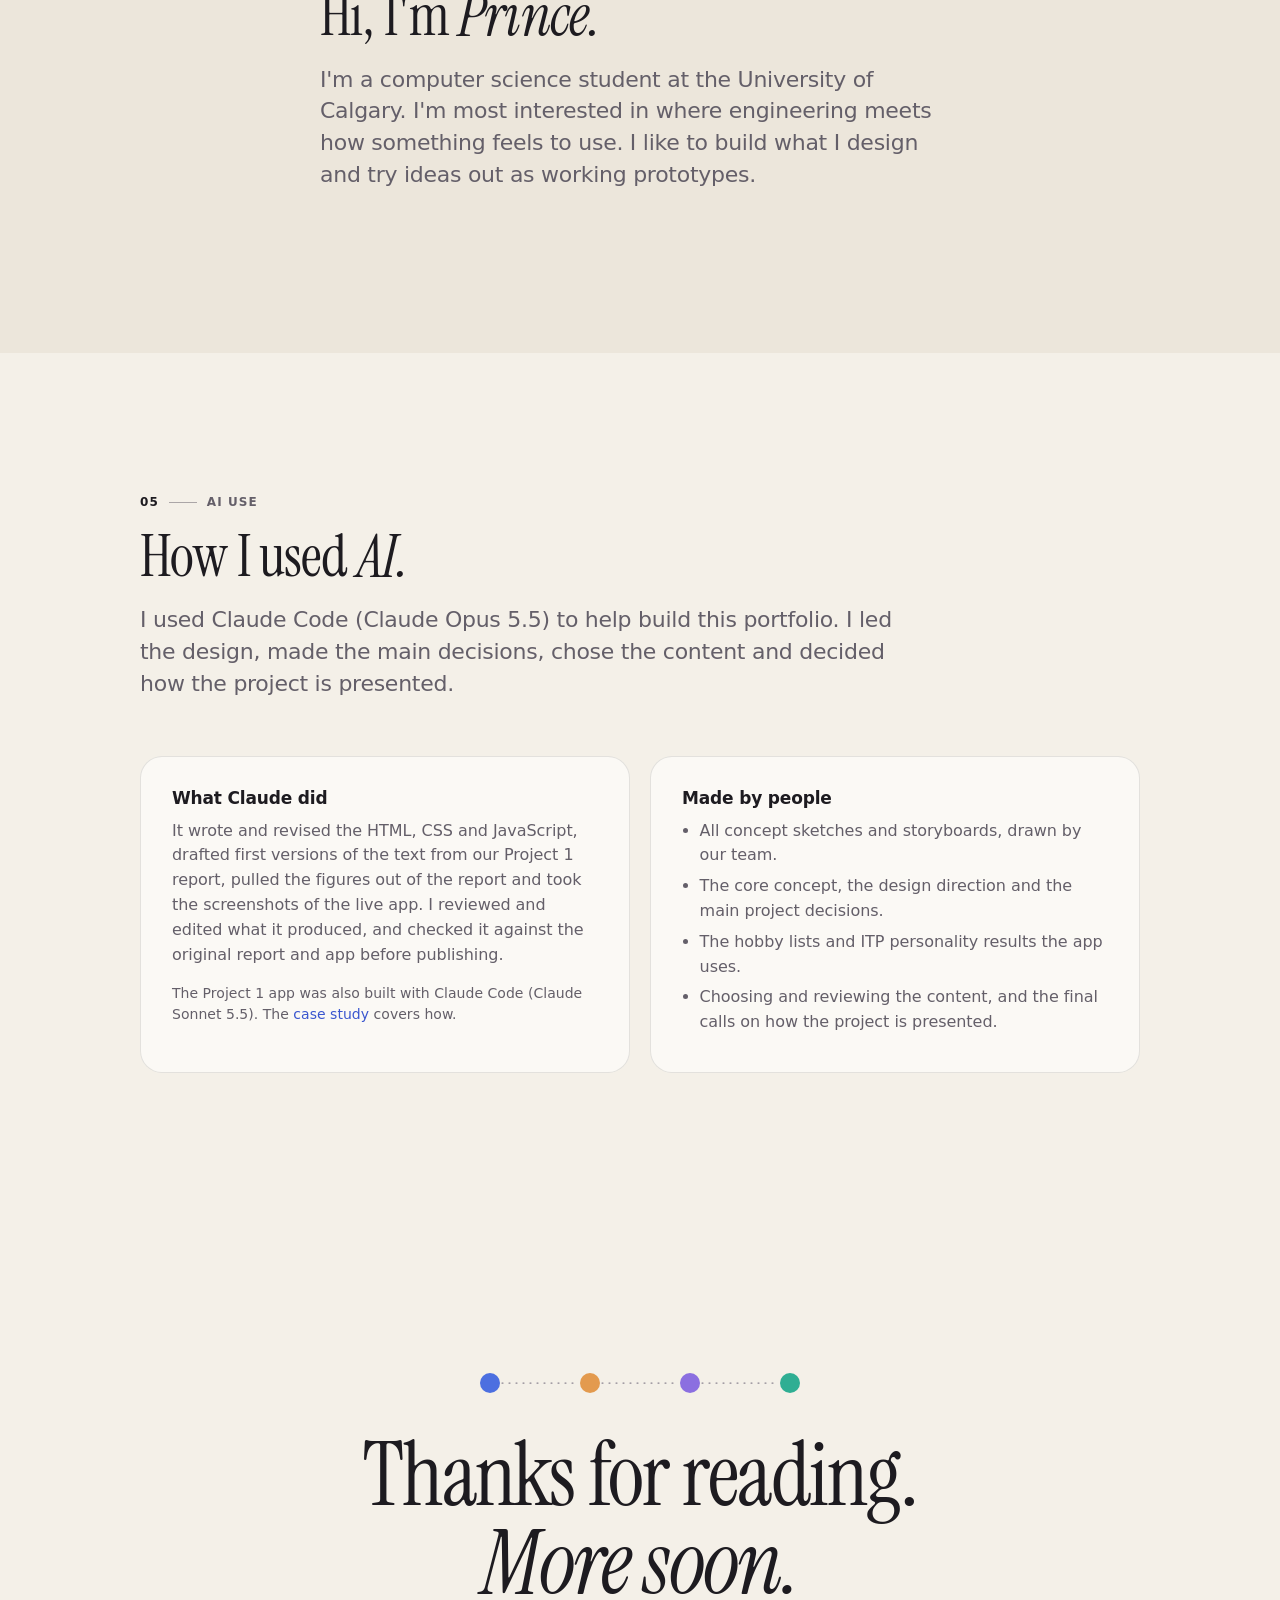
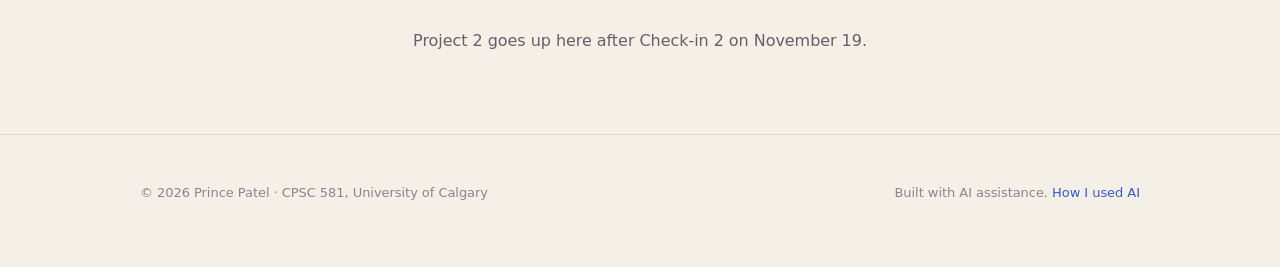
==== commit 5cd0861f: "Rewrite AI disclosure and contribution section in Prince's words" ====
--- a/index.html
+++ b/index.html
@@ -234,32 +234,21 @@
         <div class="section-head reveal">
           <p class="eyebrow"><span class="idx">05</span><span class="rule"></span>AI use</p>
           <h2>How I used <em>AI.</em></h2>
-          <p class="lead">I used AI tools for both the course project and this portfolio. This is what they did and what people did.</p>
+          <p class="lead">I used Claude Code (Claude Opus 5.5) to help build this portfolio. I led the design, made the main decisions, chose the content and decided how the project is presented.</p>
         </div>
         <div class="ai-use reveal">
           <div class="card">
-            <h3>Project 1 app</h3>
-            <ul>
-              <li>The team built the app with Claude Code (Claude Sonnet 5.5), starting from our brainstorm document.</li>
-              <li>The AI wrote most of the code. We prompted it step by step, edited parts by hand and tested the result.</li>
-              <li>Our full prompt list is in the project report. The main prompts are quoted in the <a href="project-1.html#build">case study</a>.</li>
-            </ul>
-          </div>
-          <div class="card">
-            <h3>This portfolio</h3>
-            <ul>
-              <li>I built this site with Claude Code (Claude Opus 5.5).</li>
-              <li>It wrote the HTML, CSS and JavaScript and drafted the text from our Project 1 report.</li>
-              <li>It also pulled the figures out of the report and took the screenshots of the live app.</li>
-              <li>I directed the design, chose what to include, and checked the text against the report and the app before publishing.</li>
-            </ul>
+            <h3>What Claude did</h3>
+            <p class="muted">It wrote and revised the HTML, CSS and JavaScript, drafted first versions of the text from our Project 1 report, pulled the figures out of the report and took the screenshots of the live app. I reviewed and edited what it produced, and checked it against the original report and app before publishing.</p>
+            <p class="muted small">The Project 1 app was also built with Claude Code (Claude Sonnet 5.5). The <a href="project-1.html#build">case study</a> covers how.</p>
           </div>
           <div class="card">
             <h3>Made by people</h3>
             <ul>
               <li>All concept sketches and storyboards, drawn by our team.</li>
-              <li>The concept choices and design decisions.</li>
-              <li>The hobby lists and the ITP personality results the app uses.</li>
+              <li>The core concept, the design direction and the main project decisions.</li>
+              <li>The hobby lists and ITP personality results the app uses.</li>
+              <li>Choosing and reviewing the content, and the final calls on how the project is presented.</li>
             </ul>
           </div>
         </div>
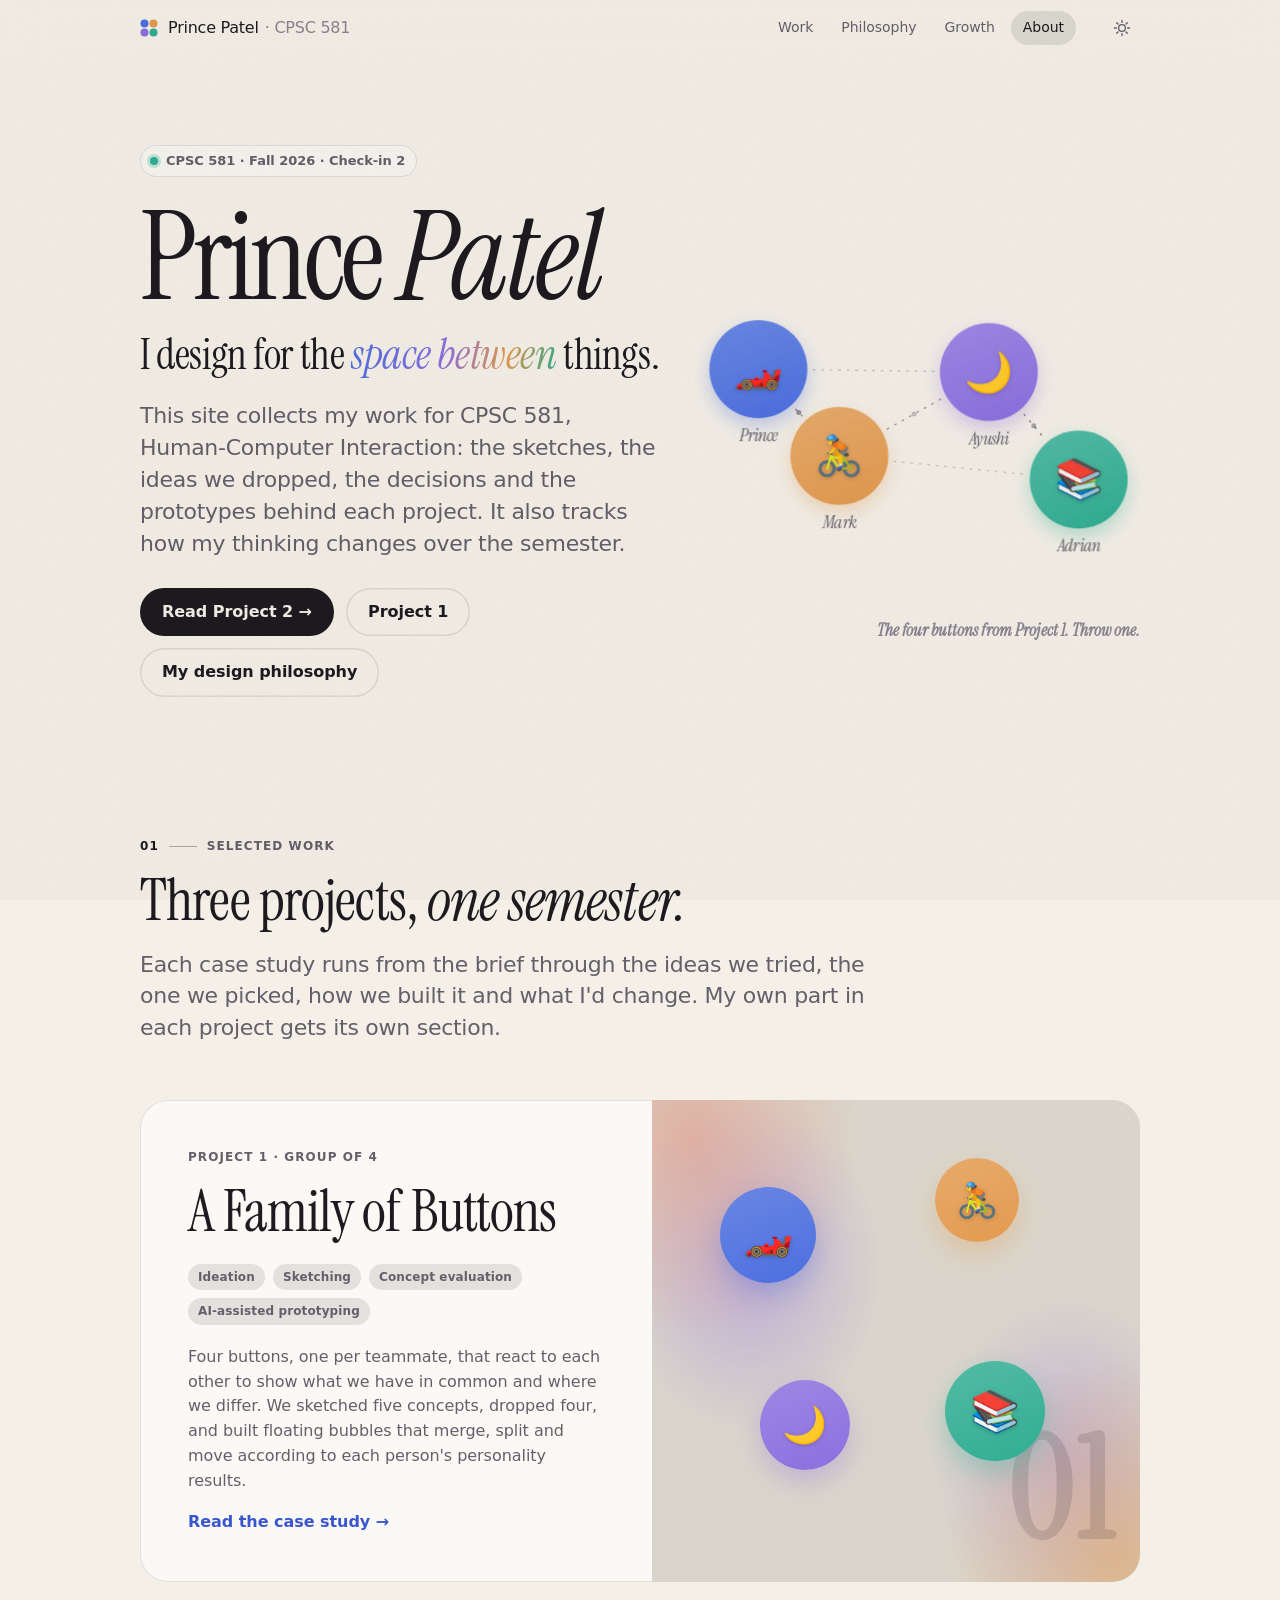
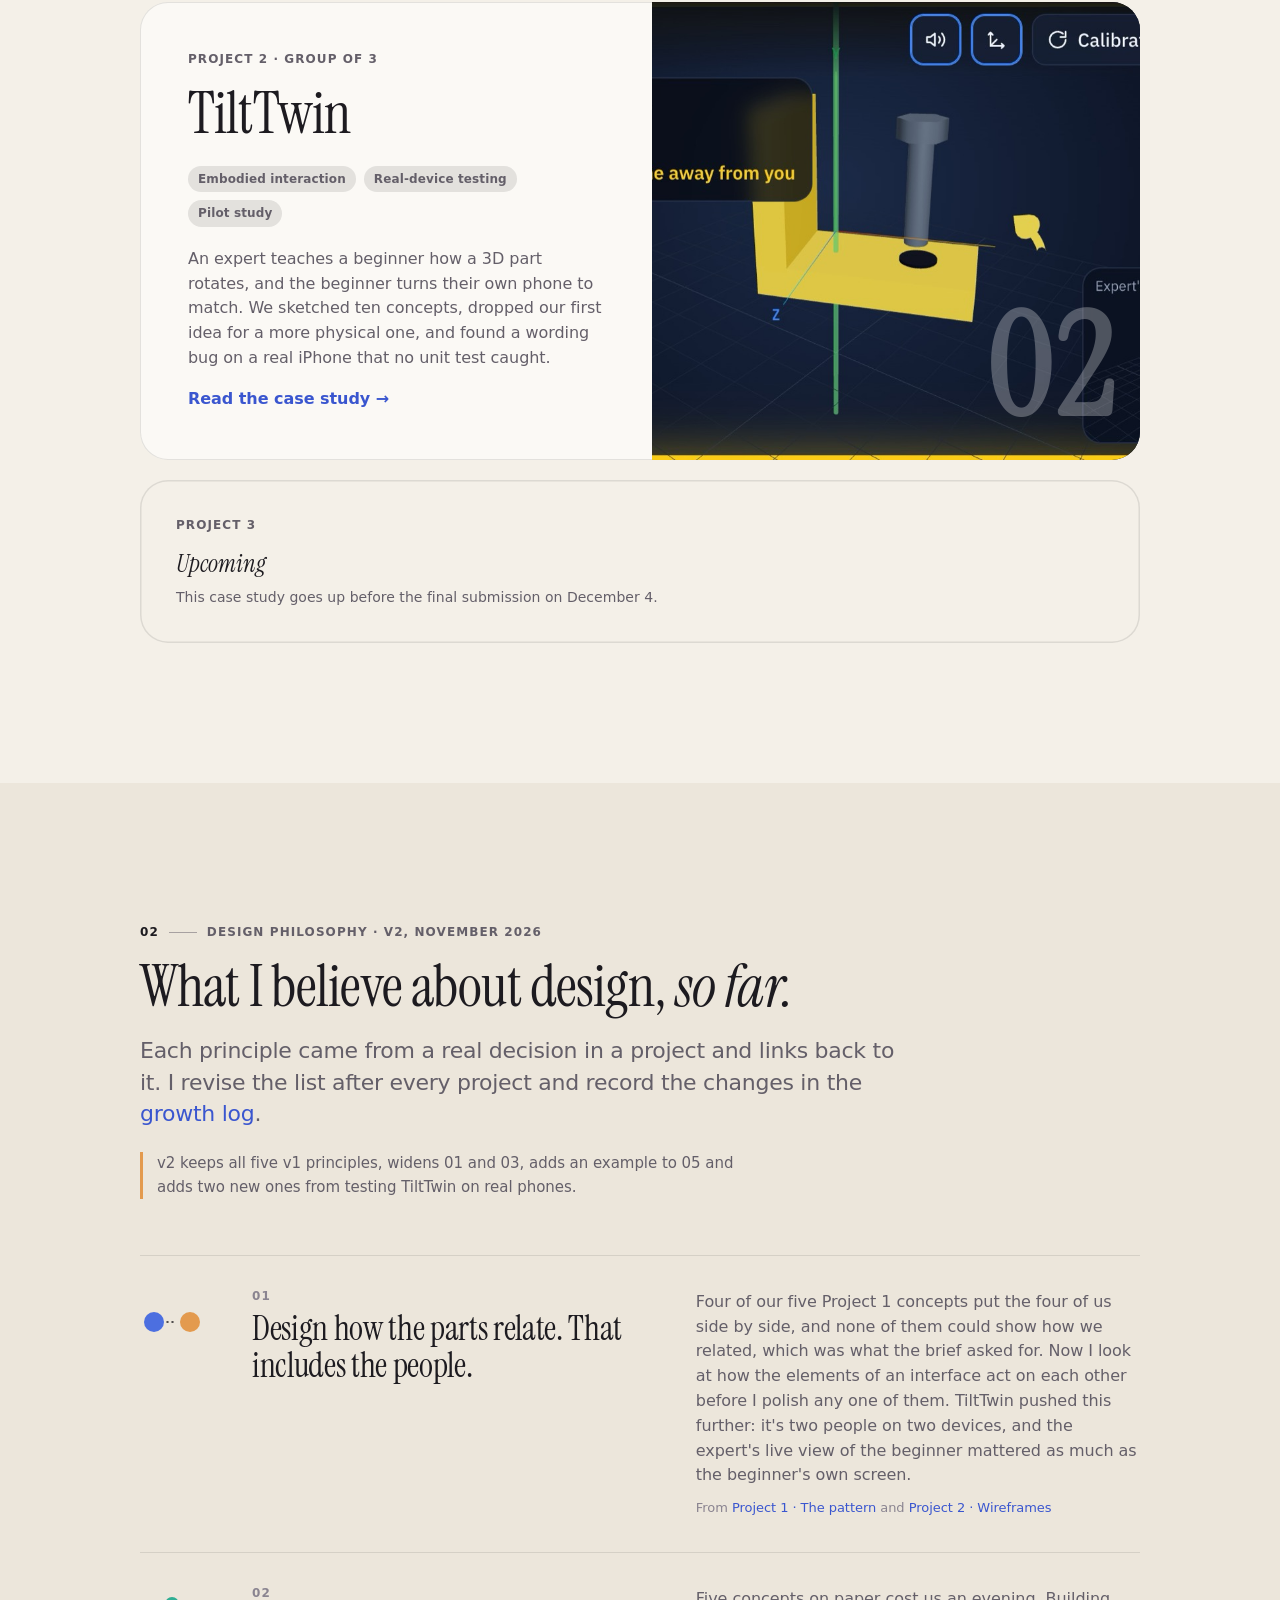
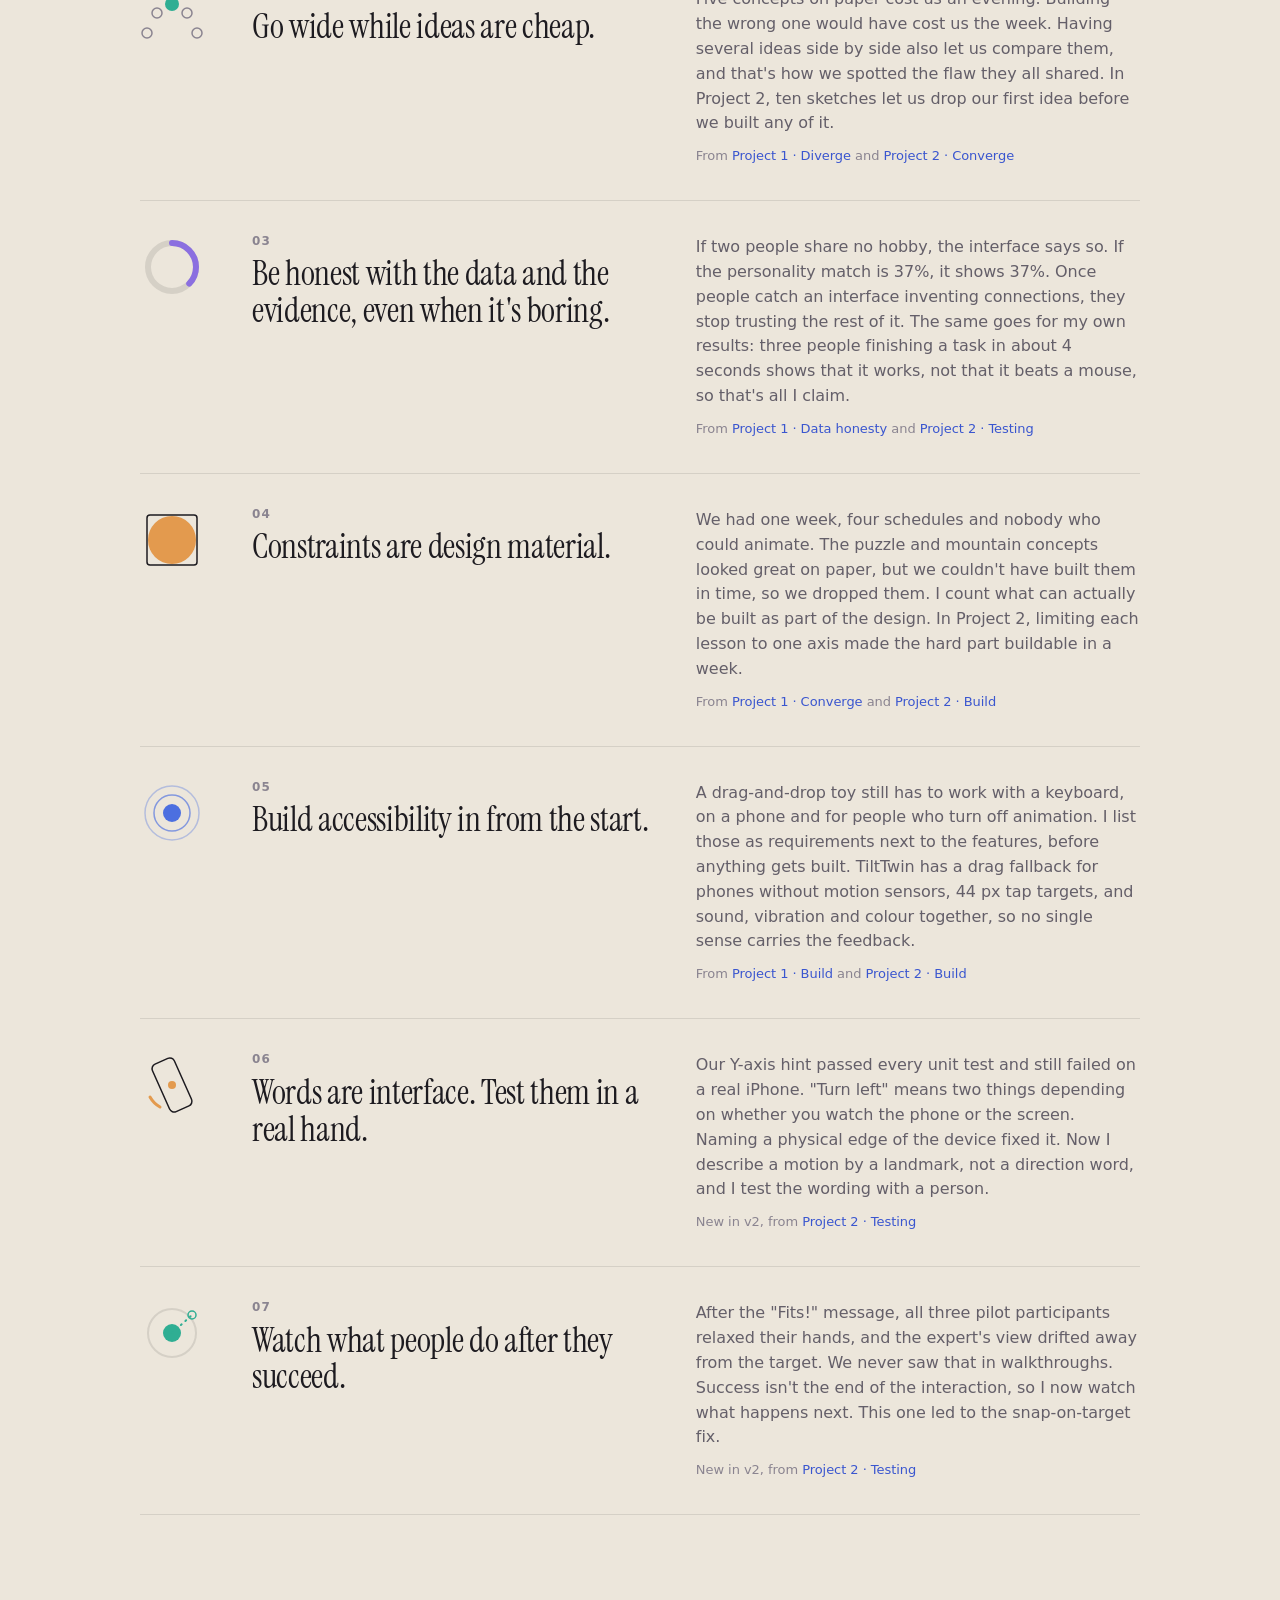
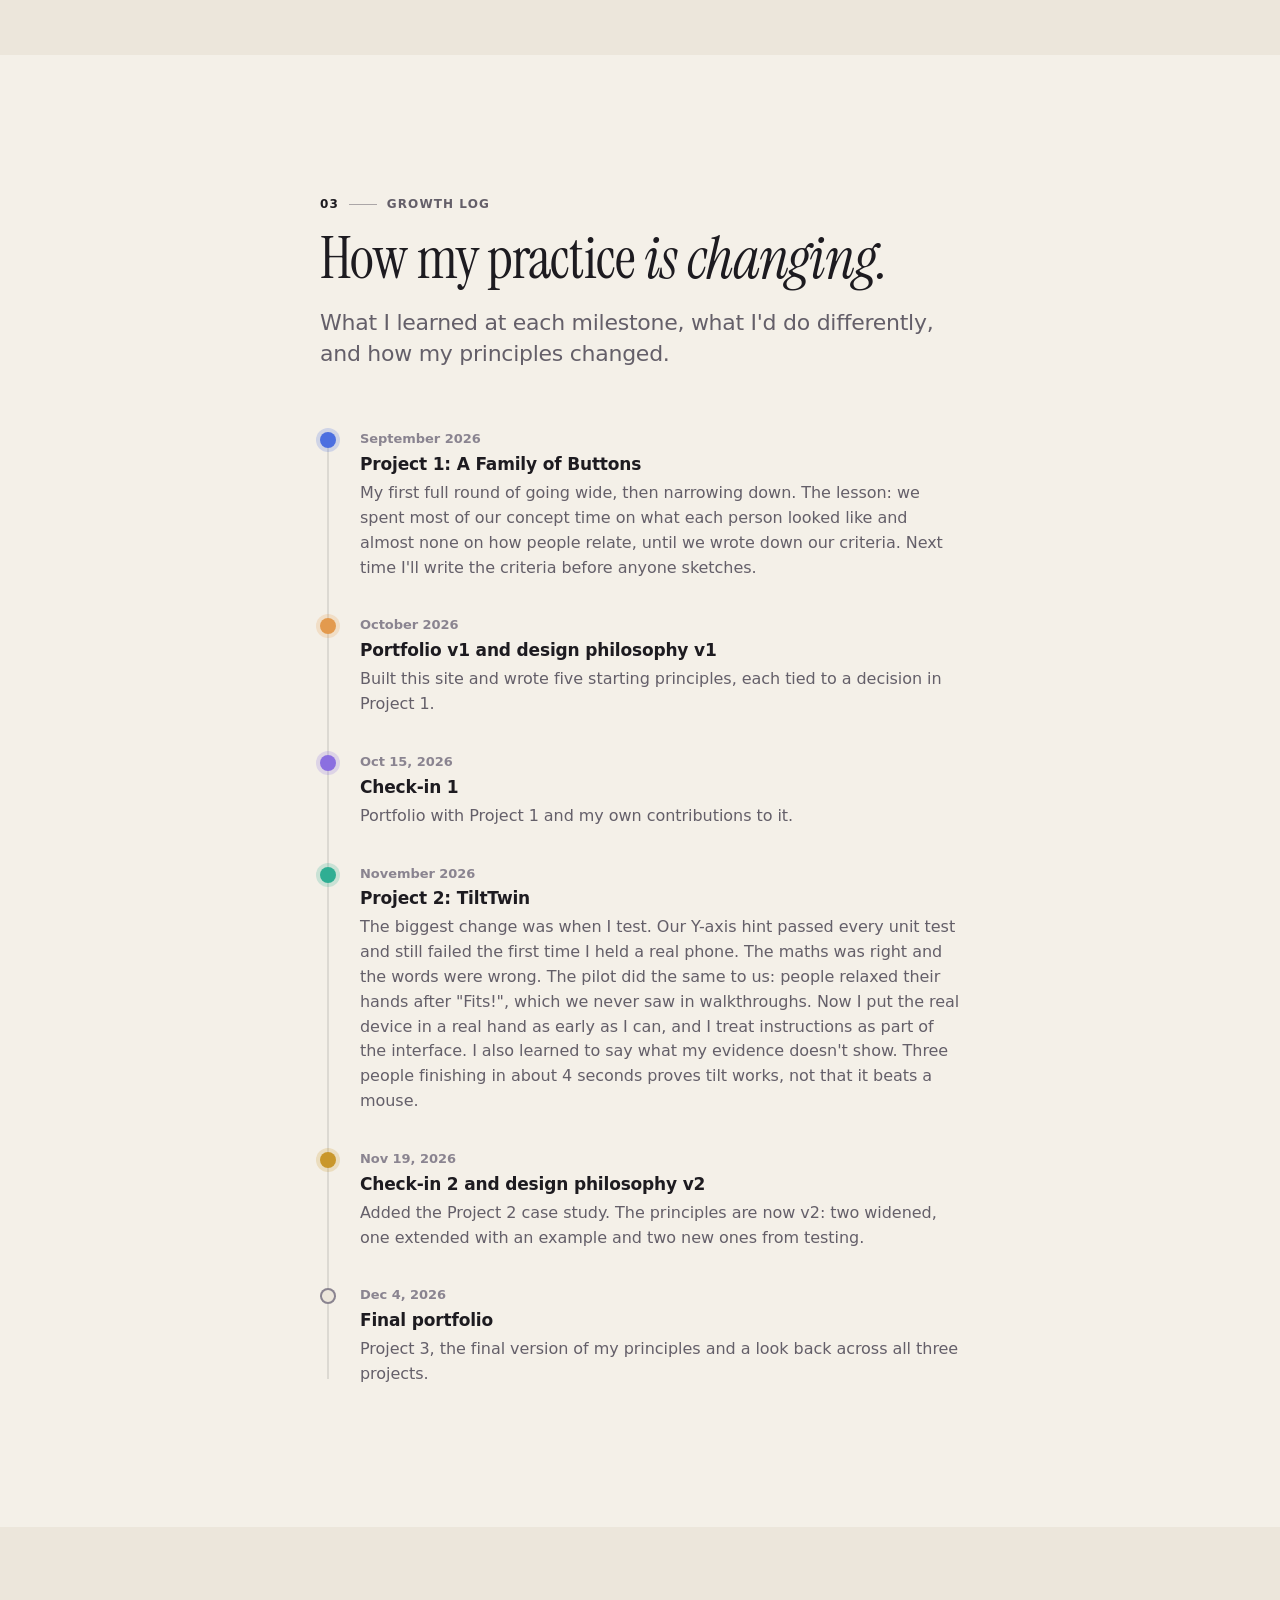
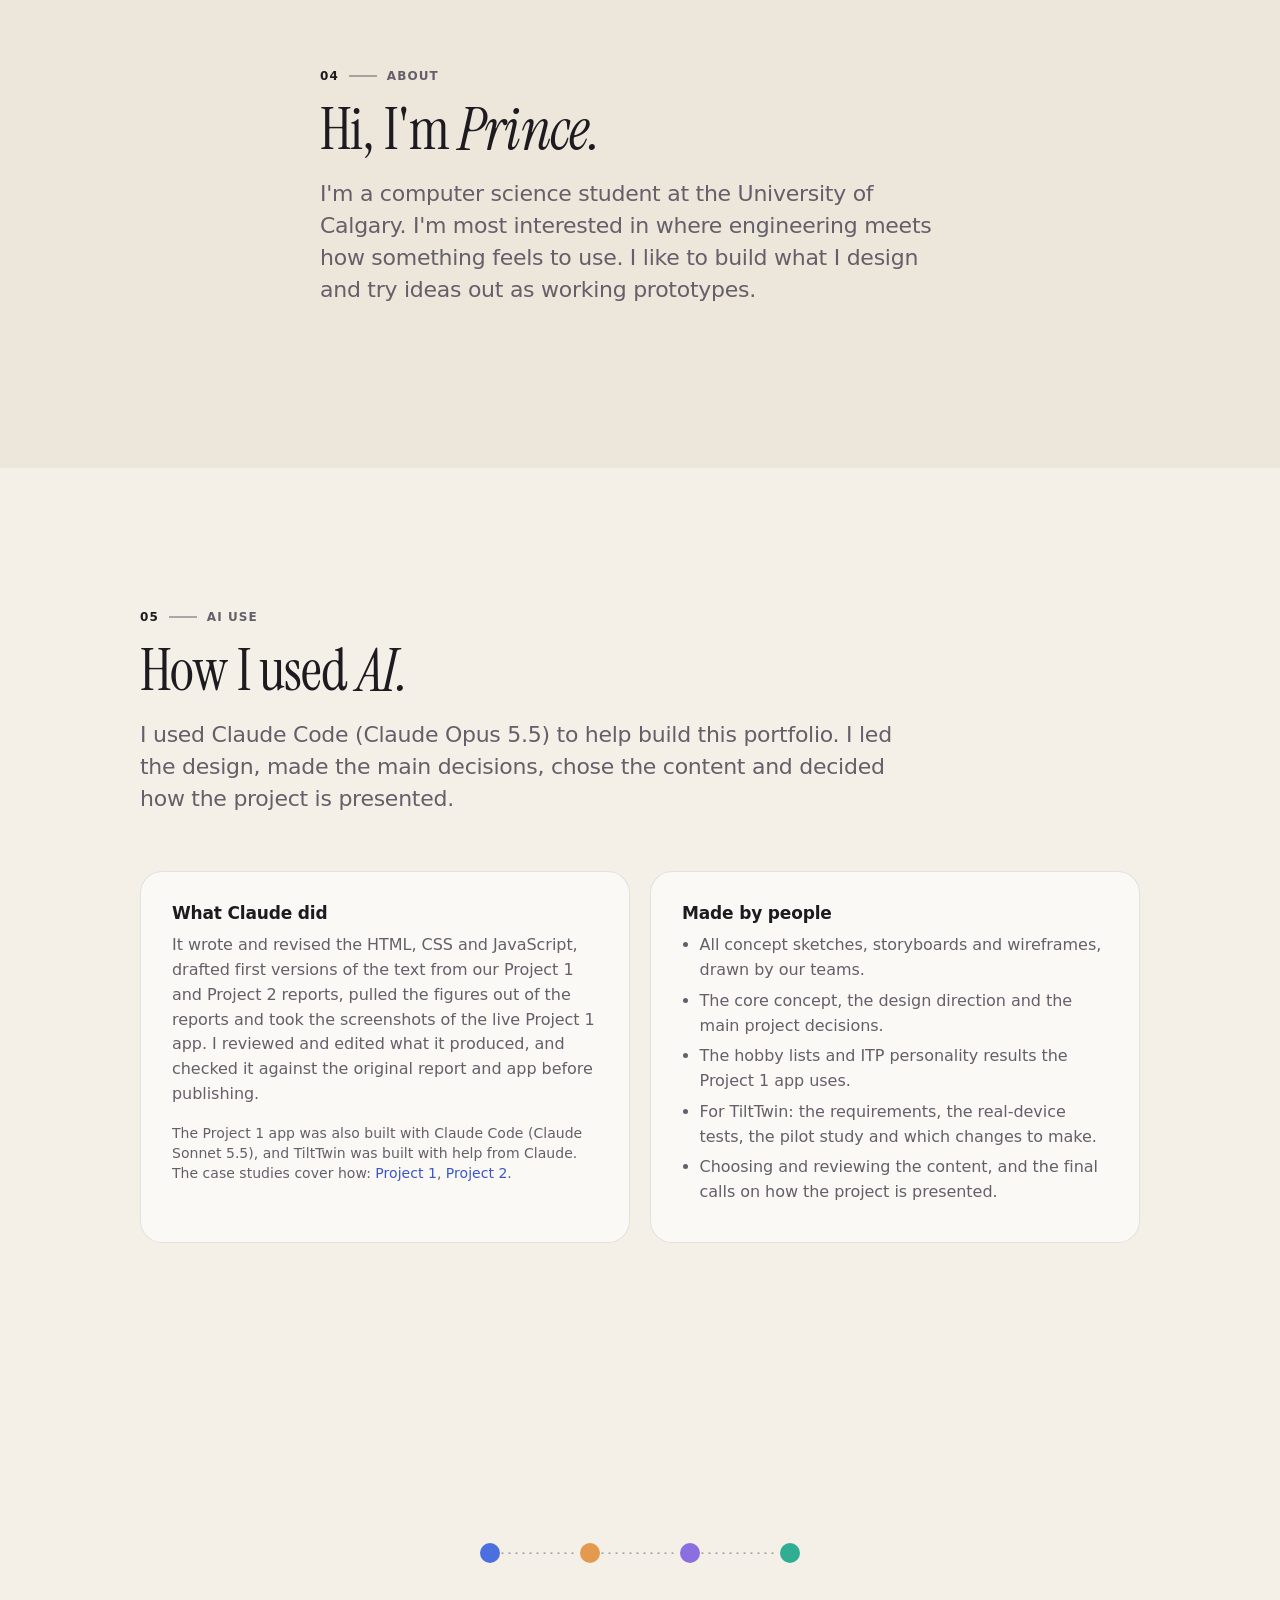
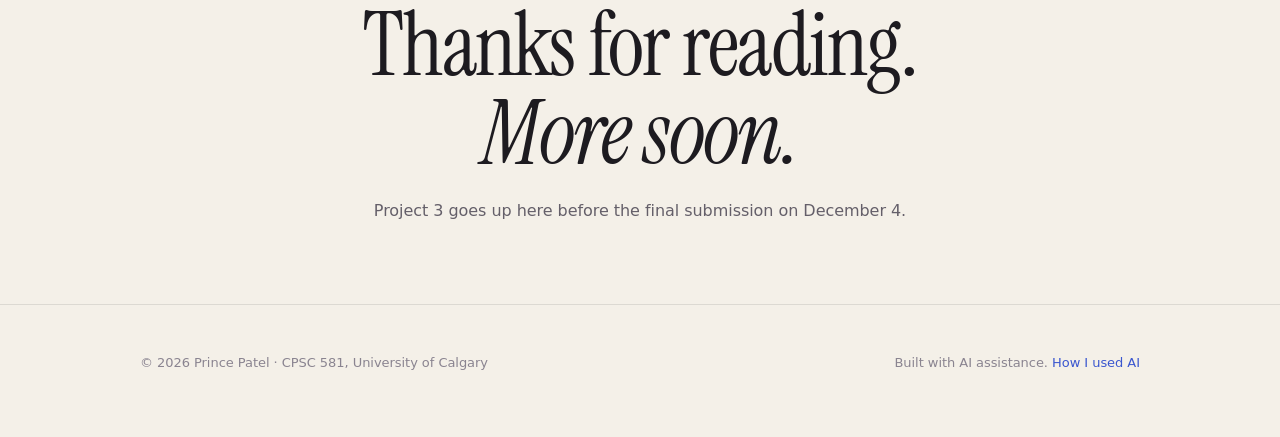
==== commit 8d5adc75: "Add Project 2 (TiltTwin) case study, philosophy v2, growth log entry" ====
--- a/index.html
+++ b/index.html
@@ -11,7 +11,7 @@
   <link rel="preconnect" href="https://fonts.googleapis.com">
   <link rel="preconnect" href="https://fonts.gstatic.com" crossorigin>
   <link rel="stylesheet" href="https://fonts.googleapis.com/css2?family=Instrument+Serif:ital@0;1&family=Manrope:wght@500;600;700;800&display=swap">
-  <link rel="stylesheet" href="css/style.css?v=6">
+  <link rel="stylesheet" href="css/style.css?v=7">
   <script>
     // Pick the theme before first paint: saved choice, else the system setting.
     (function () { var t; try { t = localStorage.getItem('theme'); } catch (e) {}
@@ -45,12 +45,13 @@
     <header class="hero">
       <div class="wrap">
         <div class="hero-copy">
-        <p class="status"><i aria-hidden="true"></i>CPSC 581 · Fall 2026 · Check-in 1</p>
+        <p class="status"><i aria-hidden="true"></i>CPSC 581 · Fall 2026 · Check-in 2</p>
         <h1 class="name">Prince <em>Patel</em></h1>
         <p class="tagline">I design for the <em class="grad">space between</em> things.</p>
         <p class="lead">This site collects my work for CPSC 581, Human-Computer Interaction: the sketches, the ideas we dropped, the decisions and the prototypes behind each project. It also tracks how my thinking changes over the semester.</p>
         <div class="hero-actions">
-          <a class="btn" href="project-1.html">Read Project 1 →</a>
+          <a class="btn" href="project-2.html">Read Project 2 →</a>
+          <a class="btn ghost" href="project-1.html">Project 1</a>
           <a class="btn ghost" href="#philosophy">My design philosophy</a>
         </div>
         </div>
@@ -90,21 +91,29 @@
             </div>
           </a>
 
-          <div class="grid two">
-            <div class="card project soon reveal">
-              <div class="info">
-                <p class="eyebrow">Project 2</p>
-                <h3 class="h3"><span class="ital">In progress</span></h3>
-                <p class="muted small" style="margin:0">This case study goes up after Project 2 wraps. Check-in 2 is due November 19.</p>
+          <a class="card project p2 reveal" href="project-2.html">
+            <div class="info">
+              <p class="eyebrow">Project 2 · Group of 3</p>
+              <h3 class="h2">TiltTwin</h3>
+              <div class="meta">
+                <span class="chip">Embodied interaction</span><span class="chip">Real-device testing</span><span class="chip">Pilot study</span>
               </div>
-            </div>
-            <div class="card project soon reveal">
-              <div class="info">
-                <p class="eyebrow">Project 3</p>
-                <h3 class="h3"><span class="ital">Upcoming</span></h3>
-                <p class="muted small" style="margin:0">This case study goes up before the final submission on December 4.</p>
-              </div>
-            </div>
+              <p class="muted">An expert teaches a beginner how a 3D part rotates, and the beginner turns their own phone to match. We sketched ten concepts, dropped our first idea for a more physical one, and found a wording bug on a real iPhone that no unit test caught.</p>
+              <span class="go">Read the case study →</span>
+            </div>
+            <div class="art" aria-hidden="true">
+              <img src="assets/p2/v2-beginner-turning.jpg" alt="" loading="lazy">
+              <span class="num">02</span>
+            </div>
+          </a>
+
+          <div class="card project soon reveal">
+            <div class="info">
+              <p class="eyebrow">Project 3</p>
+              <h3 class="h3"><span class="ital">Upcoming</span></h3>
+              <p class="muted small" style="margin:0">This case study goes up before the final submission on December 4.</p>
+            </div>
+          </div>
           </div>
         </div>
       </div>
@@ -114,9 +123,10 @@
     <section id="philosophy" class="alt">
       <div class="wrap">
         <div class="section-head reveal">
-          <p class="eyebrow"><span class="idx">02</span><span class="rule"></span>Design philosophy · v1, October 2026</p>
+          <p class="eyebrow"><span class="idx">02</span><span class="rule"></span>Design philosophy · v2, November 2026</p>
           <h2>What I believe about design, <em>so far.</em></h2>
-          <p class="lead">Each principle came from a real decision in a project and links back to it. I'll revise the list after every project and record the changes in the <a href="#growth">growth log</a>.</p>
+          <p class="lead">Each principle came from a real decision in a project and links back to it. I revise the list after every project and record the changes in the <a href="#growth">growth log</a>.</p>
+          <p class="version-note">v2 keeps all five v1 principles, widens 01 and 03, adds an example to 05 and adds two new ones from testing TiltTwin on real phones.</p>
         </div>
 
         <ol class="principles">
@@ -125,10 +135,10 @@
               <circle cx="14" cy="32" r="10" fill="var(--prince)"/><circle cx="50" cy="32" r="10" fill="var(--mark)"/>
               <line x1="27" y1="32" x2="37" y2="32" stroke="var(--text)" stroke-width="1.5" stroke-dasharray="1 4" stroke-linecap="round"/>
             </svg>
-            <h3><span class="n">01</span>Design how the parts relate.</h3>
-            <div>
-              <p>Four of our five Project 1 concepts put the four of us side by side, and none of them could show how we related, which was what the brief asked for. Now I look at how the elements of an interface act on each other before I polish any one of them.</p>
-              <p class="from">From <a href="project-1.html#pattern">Project 1 · The pattern</a></p>
+            <h3><span class="n">01</span>Design how the parts relate. That includes the people.</h3>
+            <div>
+              <p>Four of our five Project 1 concepts put the four of us side by side, and none of them could show how we related, which was what the brief asked for. Now I look at how the elements of an interface act on each other before I polish any one of them. TiltTwin pushed this further: it's two people on two devices, and the expert's live view of the beginner mattered as much as the beginner's own screen.</p>
+              <p class="from">From <a href="project-1.html#pattern">Project 1 · The pattern</a> and <a href="project-2.html#specify">Project 2 · Wireframes</a></p>
             </div>
           </li>
           <li class="reveal">
@@ -138,8 +148,8 @@
             </svg>
             <h3><span class="n">02</span>Go wide while ideas are cheap.</h3>
             <div>
-              <p>Five concepts on paper cost us an evening. Building the wrong one would have cost us the week. Having several ideas side by side also let us compare them, and that's how we spotted the flaw they all shared.</p>
-              <p class="from">From <a href="project-1.html#diverge">Project 1 · Diverge</a></p>
+              <p>Five concepts on paper cost us an evening. Building the wrong one would have cost us the week. Having several ideas side by side also let us compare them, and that's how we spotted the flaw they all shared. In Project 2, ten sketches let us drop our first idea before we built any of it.</p>
+              <p class="from">From <a href="project-1.html#diverge">Project 1 · Diverge</a> and <a href="project-2.html#converge">Project 2 · Converge</a></p>
             </div>
           </li>
           <li class="reveal">
@@ -147,10 +157,10 @@
               <circle cx="32" cy="32" r="24" fill="none" stroke="var(--line)" stroke-width="6"/>
               <circle cx="32" cy="32" r="24" fill="none" stroke="var(--ayushi)" stroke-width="6" stroke-linecap="round" stroke-dasharray="55.8 150.8" transform="rotate(-90 32 32)"/>
             </svg>
-            <h3><span class="n">03</span>Be honest with the data, even when it's boring.</h3>
-            <div>
-              <p>If two people share no hobby, the interface says so. If the personality match is 37%, it shows 37%. Once people catch an interface inventing connections, they stop trusting the rest of it.</p>
-              <p class="from">From <a href="project-1.html#honesty">Project 1 · Data honesty</a></p>
+            <h3><span class="n">03</span>Be honest with the data and the evidence, even when it's boring.</h3>
+            <div>
+              <p>If two people share no hobby, the interface says so. If the personality match is 37%, it shows 37%. Once people catch an interface inventing connections, they stop trusting the rest of it. The same goes for my own results: three people finishing a task in about 4 seconds shows that it works, not that it beats a mouse, so that's all I claim.</p>
+              <p class="from">From <a href="project-1.html#honesty">Project 1 · Data honesty</a> and <a href="project-2.html#testing">Project 2 · Testing</a></p>
             </div>
           </li>
           <li class="reveal">
@@ -160,8 +170,8 @@
             </svg>
             <h3><span class="n">04</span>Constraints are design material.</h3>
             <div>
-              <p>We had one week, four schedules and nobody who could animate. The puzzle and mountain concepts looked great on paper, but we couldn't have built them in time, so we dropped them. I count what can actually be built as part of the design.</p>
-              <p class="from">From <a href="project-1.html#converge">Project 1 · Converge</a></p>
+              <p>We had one week, four schedules and nobody who could animate. The puzzle and mountain concepts looked great on paper, but we couldn't have built them in time, so we dropped them. I count what can actually be built as part of the design. In Project 2, limiting each lesson to one axis made the hard part buildable in a week.</p>
+              <p class="from">From <a href="project-1.html#converge">Project 1 · Converge</a> and <a href="project-2.html#build">Project 2 · Build</a></p>
             </div>
           </li>
           <li class="reveal">
@@ -172,8 +182,33 @@
             </svg>
             <h3><span class="n">05</span>Build accessibility in from the start.</h3>
             <div>
-              <p>A drag-and-drop toy still has to work with a keyboard, on a phone and for people who turn off animation. I list those as requirements next to the features, before anything gets built.</p>
-              <p class="from">From <a href="project-1.html#build">Project 1 · Build</a></p>
+              <p>A drag-and-drop toy still has to work with a keyboard, on a phone and for people who turn off animation. I list those as requirements next to the features, before anything gets built. TiltTwin has a drag fallback for phones without motion sensors, 44 px tap targets, and sound, vibration and colour together, so no single sense carries the feedback.</p>
+              <p class="from">From <a href="project-1.html#build">Project 1 · Build</a> and <a href="project-2.html#build">Project 2 · Build</a></p>
+            </div>
+          </li>
+          <li class="reveal">
+            <svg class="glyph" viewBox="0 0 64 64" aria-hidden="true">
+              <rect x="20" y="6" width="24" height="52" rx="5" fill="none" stroke="var(--text)" stroke-width="1.5" transform="rotate(-24 32 32)"/>
+              <path d="M10 44a26 26 0 0 0 10 10" fill="none" stroke="var(--mark)" stroke-width="3" stroke-linecap="round"/>
+              <circle cx="32" cy="32" r="4" fill="var(--mark)"/>
+            </svg>
+            <h3><span class="n">06</span>Words are interface. Test them in a real hand.</h3>
+            <div>
+              <p>Our Y-axis hint passed every unit test and still failed on a real iPhone. "Turn left" means two things depending on whether you watch the phone or the screen. Naming a physical edge of the device fixed it. Now I describe a motion by a landmark, not a direction word, and I test the wording with a person.</p>
+              <p class="from">New in v2, from <a href="project-2.html#testing">Project 2 · Testing</a></p>
+            </div>
+          </li>
+          <li class="reveal">
+            <svg class="glyph" viewBox="0 0 64 64" aria-hidden="true">
+              <circle cx="32" cy="32" r="24" fill="none" stroke="var(--line)" stroke-width="2"/>
+              <circle cx="32" cy="32" r="9" fill="var(--adrian)"/>
+              <path d="M32 32L52 14" stroke="var(--adrian)" stroke-width="2" stroke-dasharray="1 5" stroke-linecap="round"/>
+              <circle cx="52" cy="14" r="4" fill="none" stroke="var(--adrian)" stroke-width="1.5"/>
+            </svg>
+            <h3><span class="n">07</span>Watch what people do after they succeed.</h3>
+            <div>
+              <p>After the "Fits!" message, all three pilot participants relaxed their hands, and the expert's view drifted away from the target. We never saw that in walkthroughs. Success isn't the end of the interaction, so I now watch what happens next. This one led to the snap-on-target fix.</p>
+              <p class="from">New in v2, from <a href="project-2.html#testing">Project 2 · Testing</a></p>
             </div>
           </li>
         </ol>
@@ -200,15 +235,20 @@
             <h4>Portfolio v1 and design philosophy v1</h4>
             <p>Built this site and wrote five starting principles, each tied to a decision in Project 1.</p>
           </li>
-          <li class="next">
+          <li class="done">
             <time datetime="2026-10-15">Oct 15, 2026</time>
             <h4>Check-in 1</h4>
             <p>Portfolio with Project 1 and my own contributions to it.</p>
           </li>
-          <li>
+          <li class="done">
+            <time datetime="2026-11">November 2026</time>
+            <h4>Project 2: TiltTwin</h4>
+            <p>The biggest change was when I test. Our Y-axis hint passed every unit test and still failed the first time I held a real phone. The maths was right and the words were wrong. The pilot did the same to us: people relaxed their hands after "Fits!", which we never saw in walkthroughs. Now I put the real device in a real hand as early as I can, and I treat instructions as part of the interface. I also learned to say what my evidence doesn't show. Three people finishing in about 4 seconds proves tilt works, not that it beats a mouse.</p>
+          </li>
+          <li class="done">
             <time datetime="2026-11-19">Nov 19, 2026</time>
-            <h4>Check-in 2</h4>
-            <p>Add the Project 2 case study and revise the principles to v2.</p>
+            <h4>Check-in 2 and design philosophy v2</h4>
+            <p>Added the Project 2 case study. The principles are now v2: two widened, one extended with an example and two new ones from testing.</p>
           </li>
           <li>
             <time datetime="2026-12-04">Dec 4, 2026</time>
@@ -239,15 +279,16 @@
         <div class="ai-use reveal">
           <div class="card">
             <h3>What Claude did</h3>
-            <p class="muted">It wrote and revised the HTML, CSS and JavaScript, drafted first versions of the text from our Project 1 report, pulled the figures out of the report and took the screenshots of the live app. I reviewed and edited what it produced, and checked it against the original report and app before publishing.</p>
-            <p class="muted small">The Project 1 app was also built with Claude Code (Claude Sonnet 5.5). The <a href="project-1.html#build">case study</a> covers how.</p>
+            <p class="muted">It wrote and revised the HTML, CSS and JavaScript, drafted first versions of the text from our Project 1 and Project 2 reports, pulled the figures out of the reports and took the screenshots of the live Project 1 app. I reviewed and edited what it produced, and checked it against the original report and app before publishing.</p>
+            <p class="muted small">The Project 1 app was also built with Claude Code (Claude Sonnet 5.5), and TiltTwin was built with help from Claude. The case studies cover how: <a href="project-1.html#build">Project 1</a>, <a href="project-2.html#contribution">Project 2</a>.</p>
           </div>
           <div class="card">
             <h3>Made by people</h3>
             <ul>
-              <li>All concept sketches and storyboards, drawn by our team.</li>
+              <li>All concept sketches, storyboards and wireframes, drawn by our teams.</li>
               <li>The core concept, the design direction and the main project decisions.</li>
-              <li>The hobby lists and ITP personality results the app uses.</li>
+              <li>The hobby lists and ITP personality results the Project 1 app uses.</li>
+            <li>For TiltTwin: the requirements, the real-device tests, the pilot study and which changes to make.</li>
               <li>Choosing and reviewing the content, and the final calls on how the project is presented.</li>
             </ul>
           </div>
@@ -262,7 +303,7 @@
           <circle cx="10" cy="20" r="10" fill="var(--prince)"/><circle cx="110" cy="20" r="10" fill="var(--mark)"/><circle cx="210" cy="20" r="10" fill="var(--ayushi)"/><circle cx="310" cy="20" r="10" fill="var(--adrian)"/>
         </svg>
         <p class="big">Thanks for reading. <em>More soon.</em></p>
-        <p class="muted">Project 2 goes up here after Check-in 2 on November 19.</p>
+        <p class="muted">Project 3 goes up here before the final submission on December 4.</p>
       </div>
     </div>
   </main>
@@ -274,7 +315,7 @@
     </div>
   </footer>
 
-  <script src="js/site.js?v=6"></script>
-  <script src="js/bubbles.js?v=6"></script>
+  <script src="js/site.js?v=7"></script>
+  <script src="js/bubbles.js?v=7"></script>
 </body>
 </html>
--- a/css/style.css
+++ b/css/style.css
@@ -697,3 +697,12 @@
   .js .reveal { opacity: 1; transform: none; }
   section { padding: 24px 0; }
 }
+
+/* ---- Project 2 additions ---- */
+.version-note { margin-top: 14px; padding-left: 14px; border-left: 3px solid var(--mark); color: var(--text-2); font-size: 0.9375rem; max-width: 620px; }
+code { font-family: ui-monospace, SFMono-Regular, Menlo, monospace; font-size: 0.88em; background: color-mix(in srgb, var(--text) 8%, transparent); padding: 0.1em 0.35em; border-radius: 5px; }
+.project.p2 .art { background: #0d1220; }
+.project.p2 .art img { object-position: 62% 78%; }
+.project.p2 .art .num { color: rgba(255,255,255,.28); }
+.matrix td { font-variant-numeric: tabular-nums; }
+.grid + p, .shots + p { margin-top: 24px; }
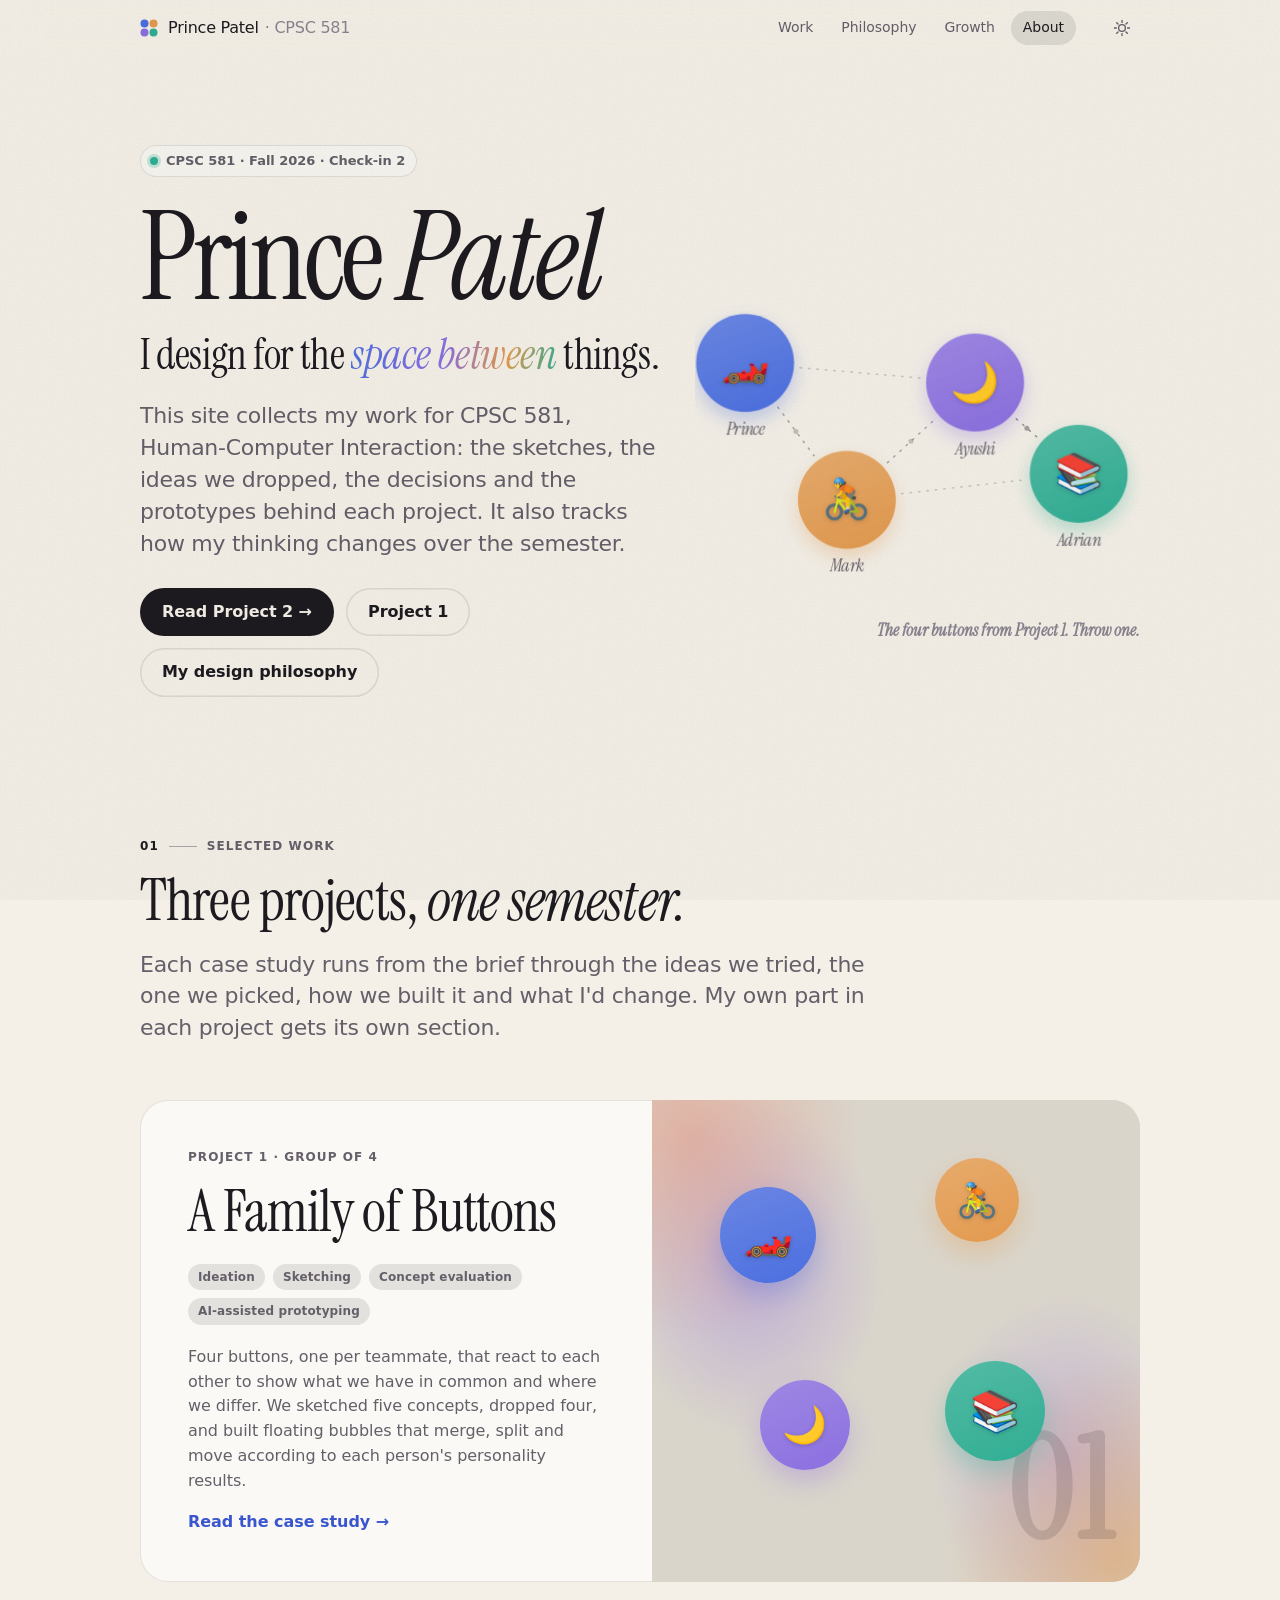
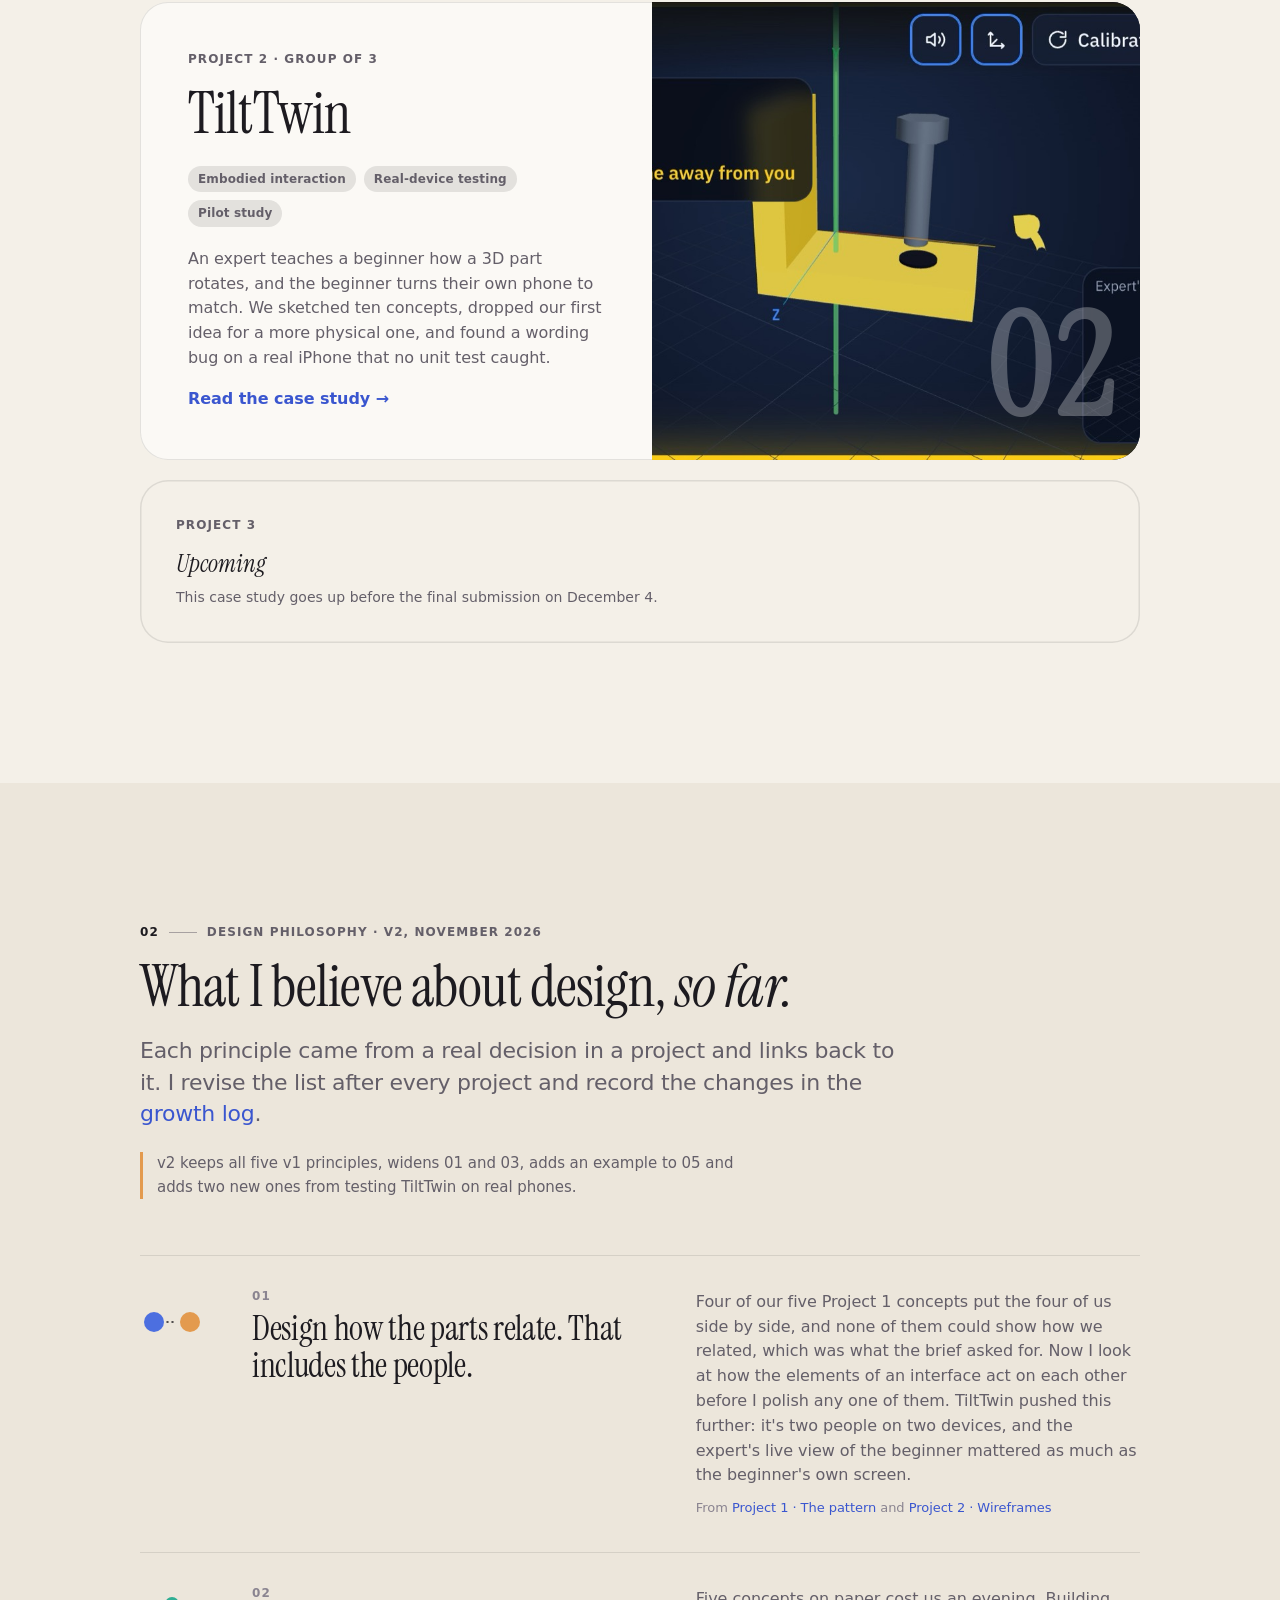
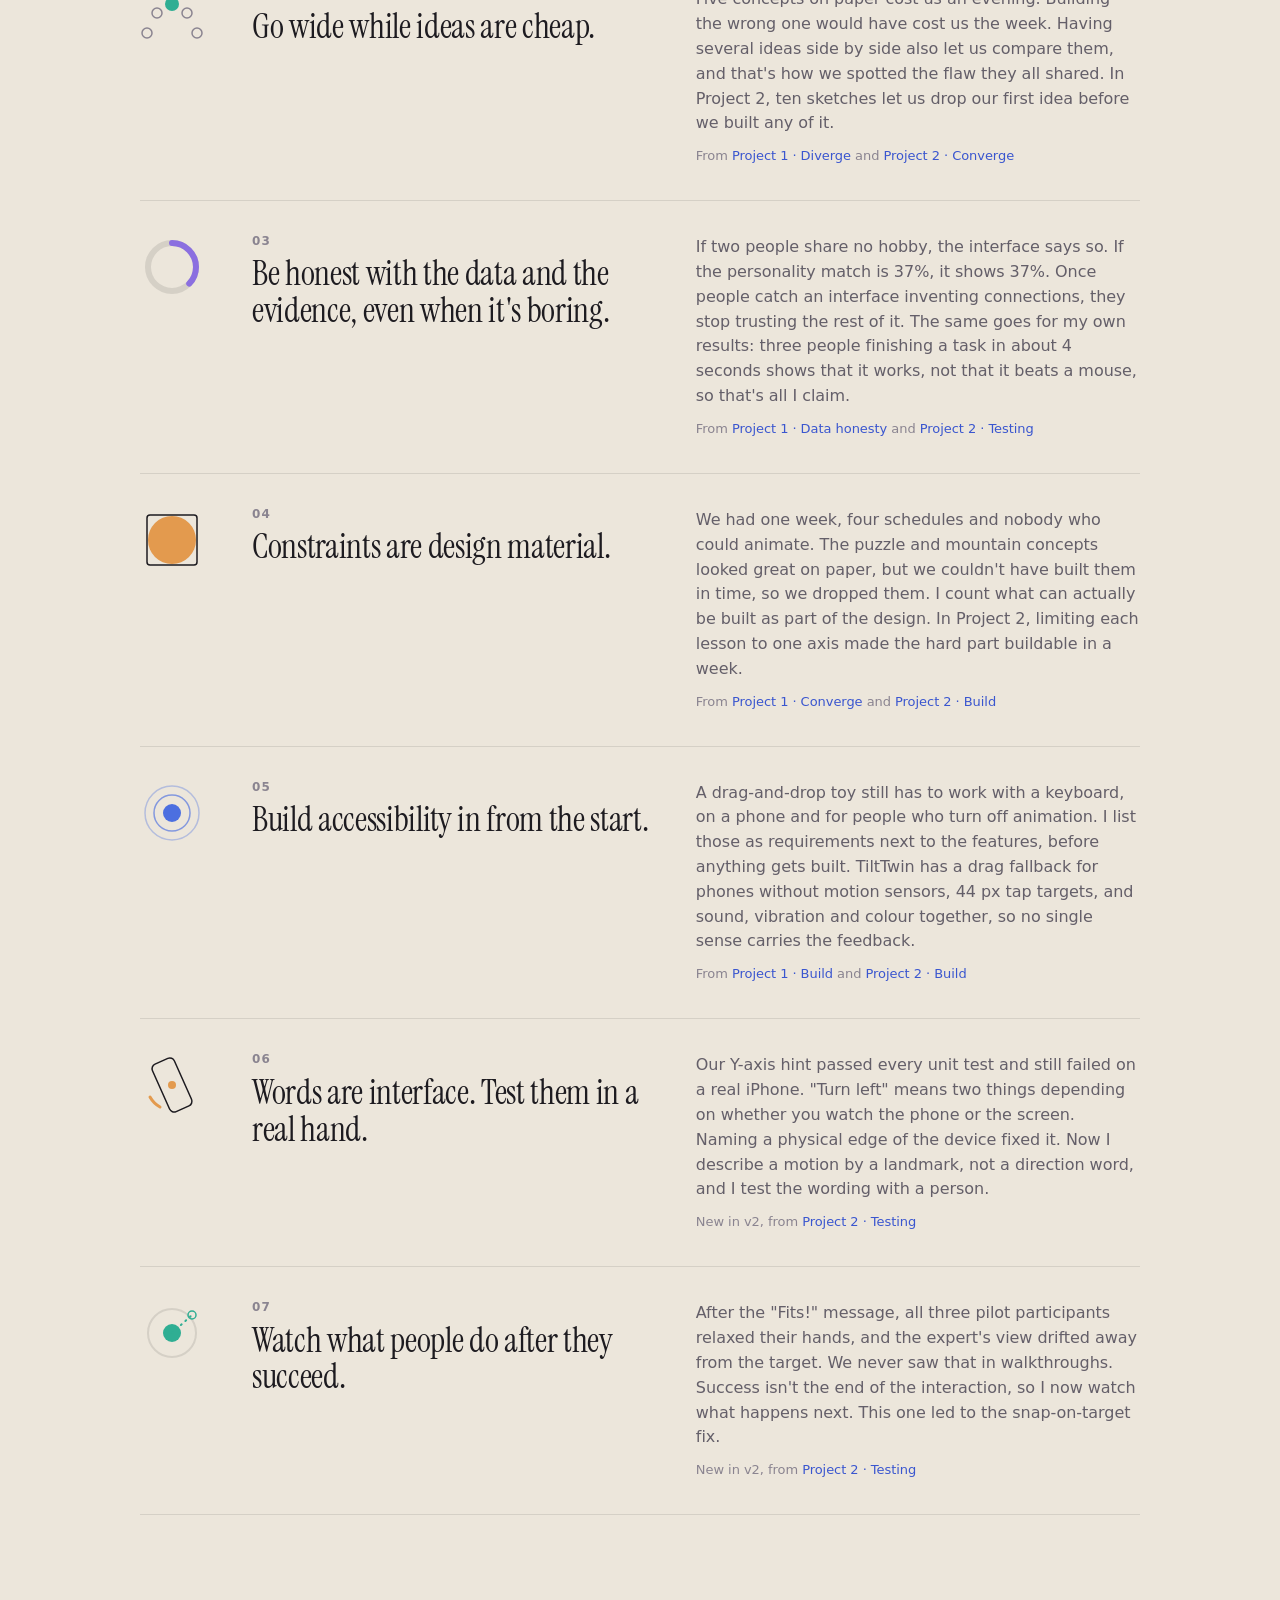
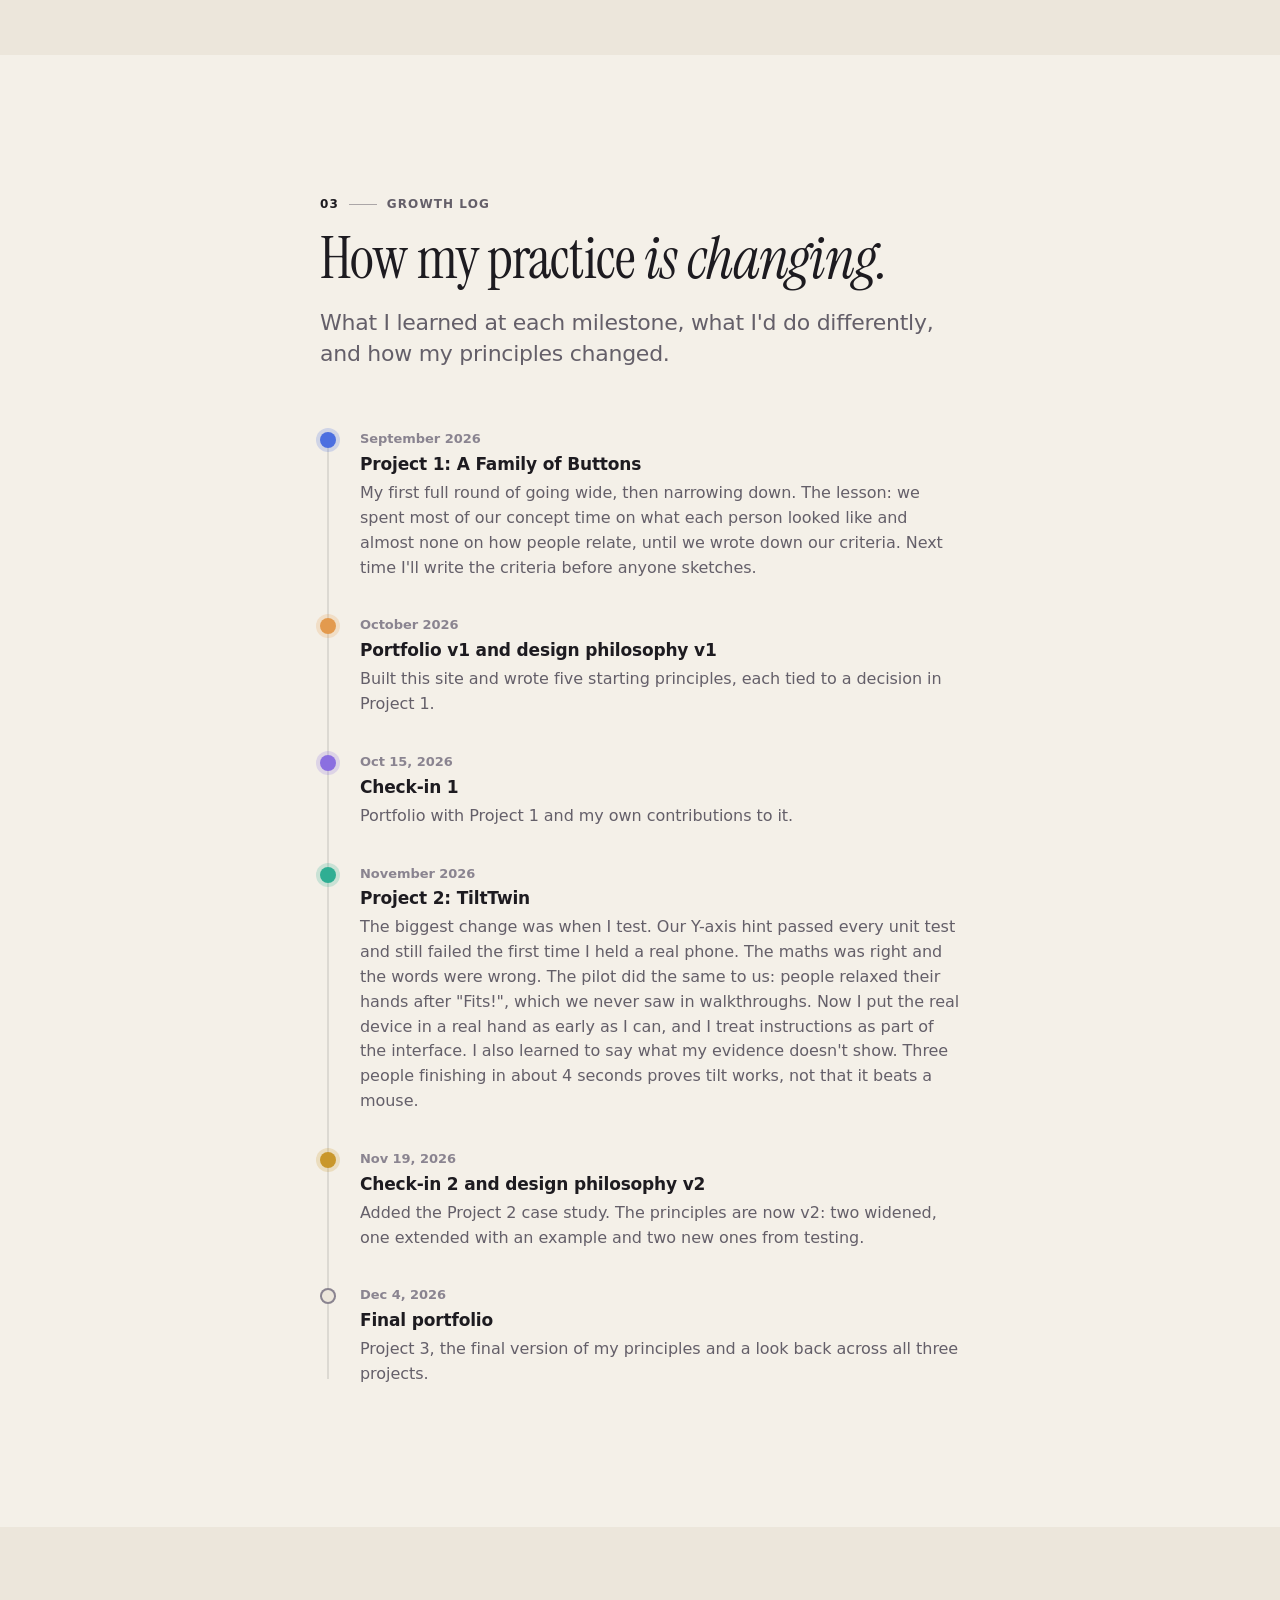
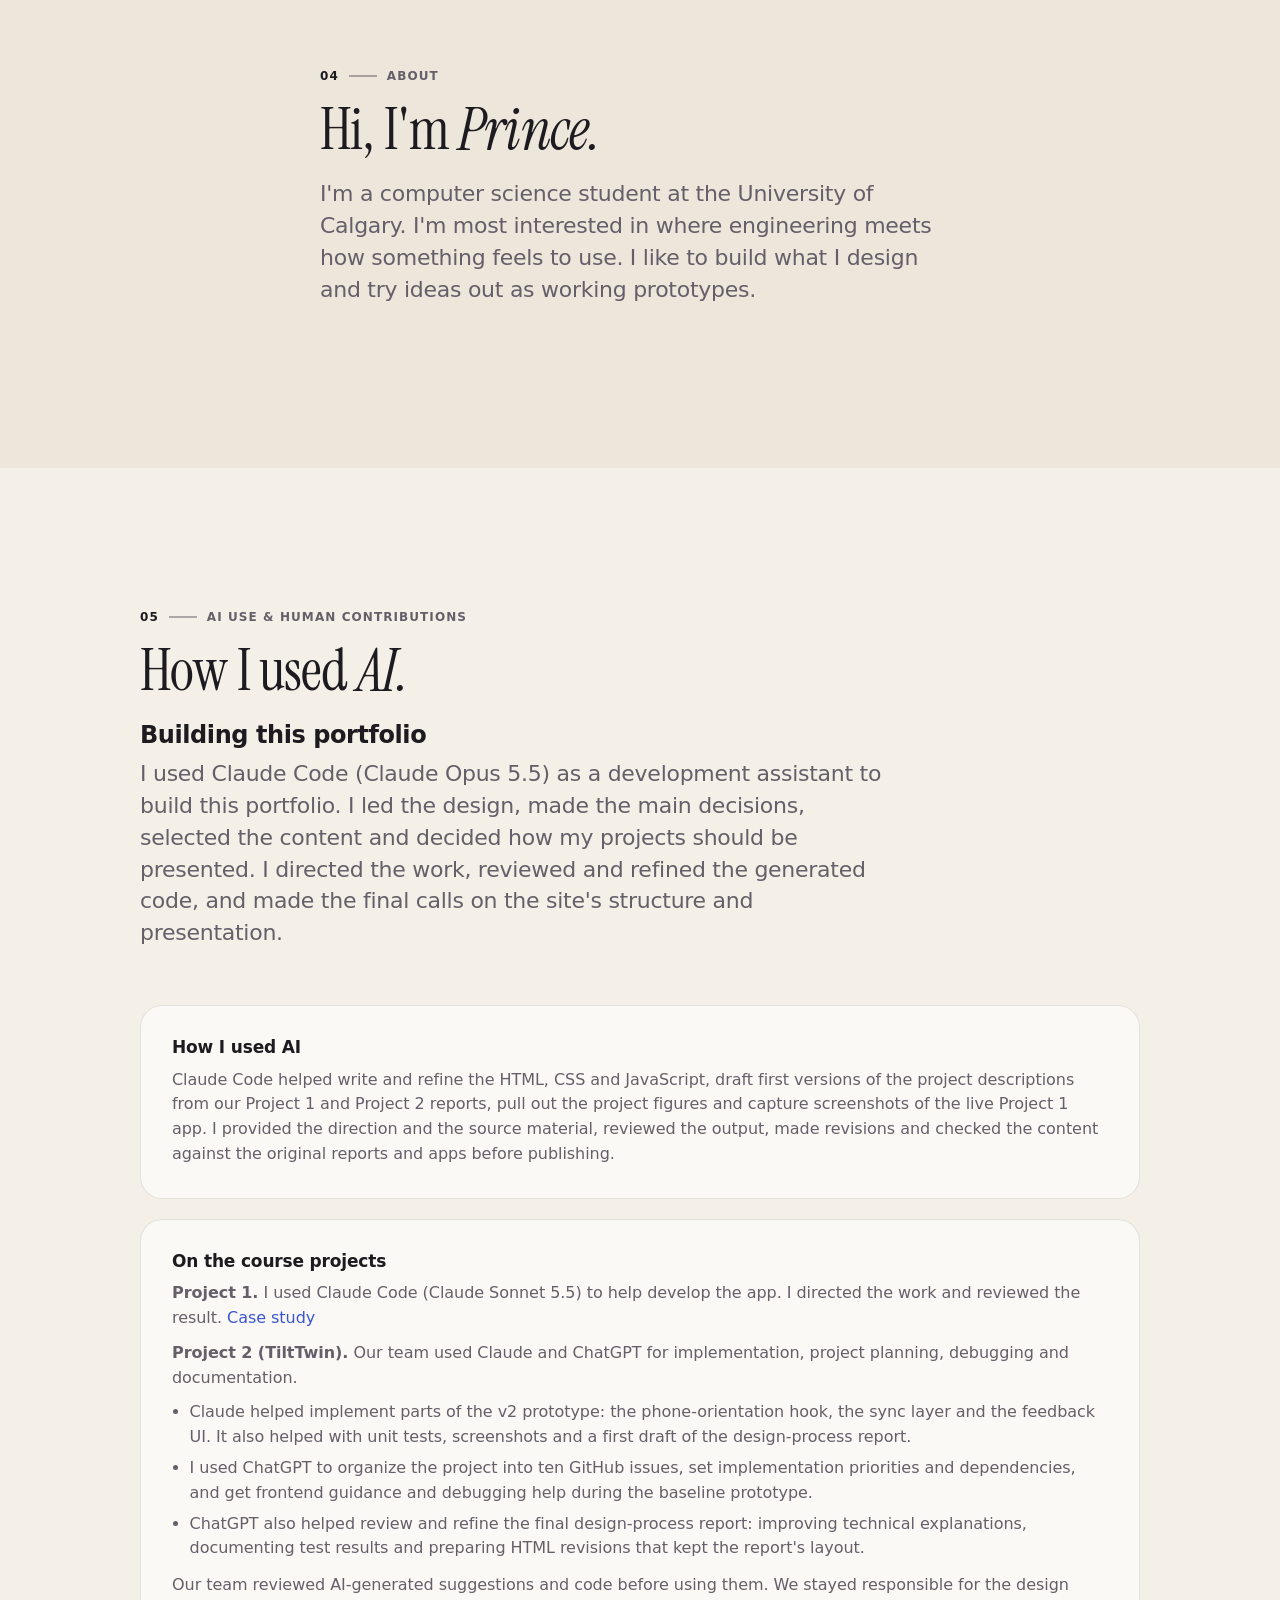
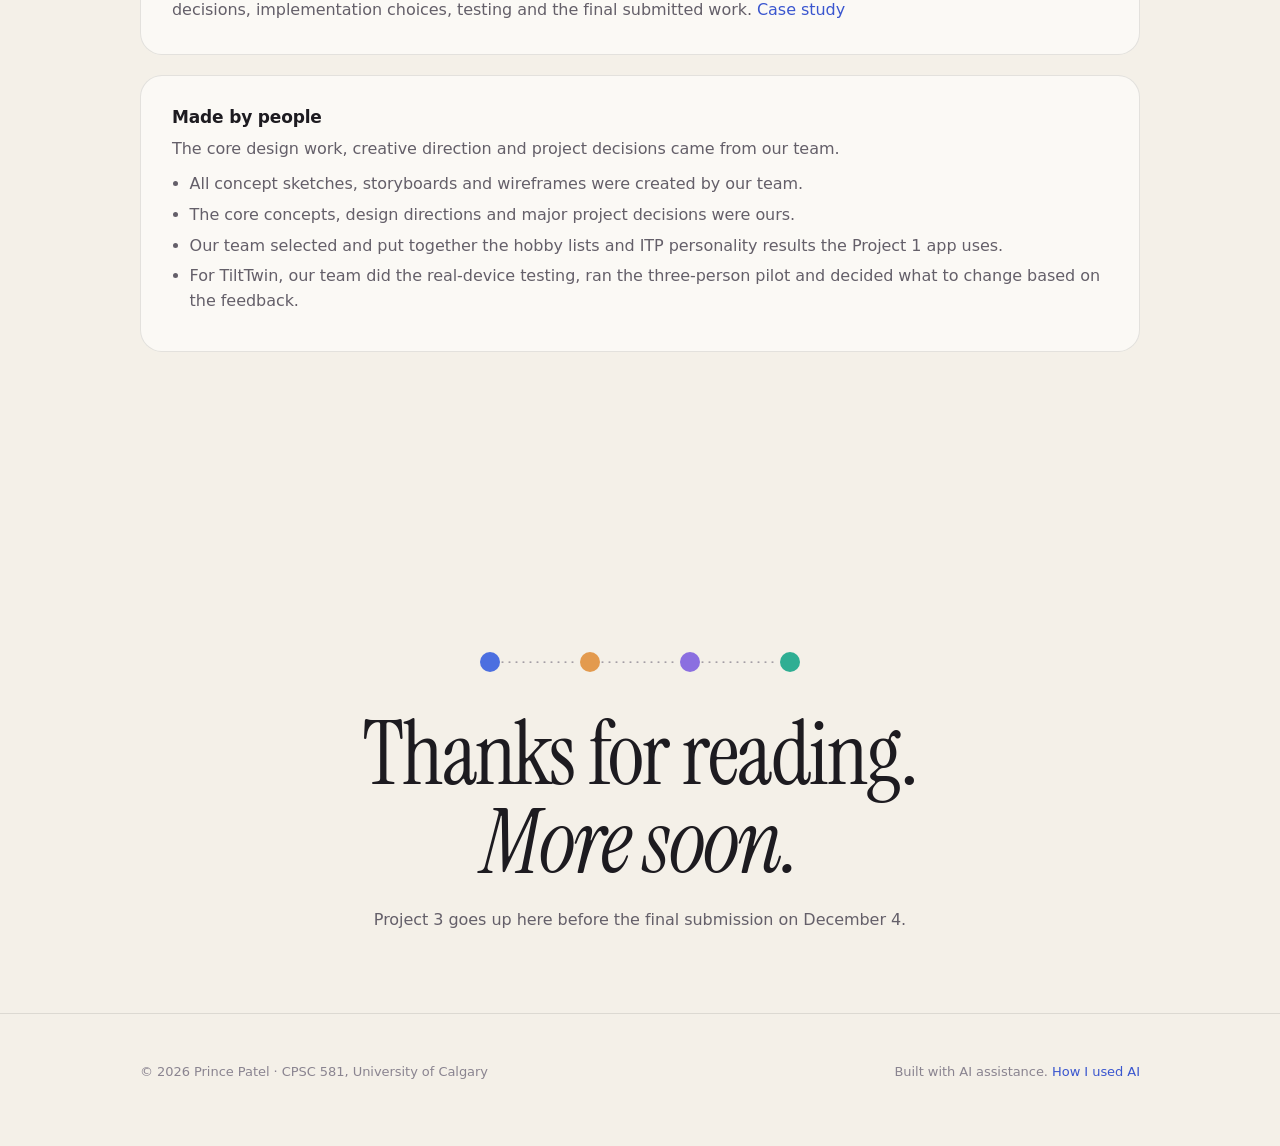
==== commit 16501984: "Rewrite AI disclosure and Project 2 contribution to match the team report" ====
--- a/index.html
+++ b/index.html
@@ -11,7 +11,7 @@
   <link rel="preconnect" href="https://fonts.googleapis.com">
   <link rel="preconnect" href="https://fonts.gstatic.com" crossorigin>
   <link rel="stylesheet" href="https://fonts.googleapis.com/css2?family=Instrument+Serif:ital@0;1&family=Manrope:wght@500;600;700;800&display=swap">
-  <link rel="stylesheet" href="css/style.css?v=7">
+  <link rel="stylesheet" href="css/style.css?v=8">
   <script>
     // Pick the theme before first paint: saved choice, else the system setting.
     (function () { var t; try { t = localStorage.getItem('theme'); } catch (e) {}
@@ -272,24 +272,35 @@
     <section id="ai">
       <div class="wrap">
         <div class="section-head reveal">
-          <p class="eyebrow"><span class="idx">05</span><span class="rule"></span>AI use</p>
+          <p class="eyebrow"><span class="idx">05</span><span class="rule"></span>AI use &amp; human contributions</p>
           <h2>How I used <em>AI.</em></h2>
-          <p class="lead">I used Claude Code (Claude Opus 5.5) to help build this portfolio. I led the design, made the main decisions, chose the content and decided how the project is presented.</p>
+          <h3 class="h4" style="margin-top:20px">Building this portfolio</h3>
+          <p class="lead">I used Claude Code (Claude Opus 5.5) as a development assistant to build this portfolio. I led the design, made the main decisions, selected the content and decided how my projects should be presented. I directed the work, reviewed and refined the generated code, and made the final calls on the site's structure and presentation.</p>
         </div>
         <div class="ai-use reveal">
-          <div class="card">
-            <h3>What Claude did</h3>
-            <p class="muted">It wrote and revised the HTML, CSS and JavaScript, drafted first versions of the text from our Project 1 and Project 2 reports, pulled the figures out of the reports and took the screenshots of the live Project 1 app. I reviewed and edited what it produced, and checked it against the original report and app before publishing.</p>
-            <p class="muted small">The Project 1 app was also built with Claude Code (Claude Sonnet 5.5), and TiltTwin was built with help from Claude. The case studies cover how: <a href="project-1.html#build">Project 1</a>, <a href="project-2.html#contribution">Project 2</a>.</p>
-          </div>
-          <div class="card">
+          <div class="card span">
+            <h3>How I used AI</h3>
+            <p class="muted">Claude Code helped write and refine the HTML, CSS and JavaScript, draft first versions of the project descriptions from our Project 1 and Project 2 reports, pull out the project figures and capture screenshots of the live Project 1 app. I provided the direction and the source material, reviewed the output, made revisions and checked the content against the original reports and apps before publishing.</p>
+          </div>
+          <div class="card span">
+            <h3>On the course projects</h3>
+            <p class="muted"><strong>Project 1.</strong> I used Claude Code (Claude Sonnet 5.5) to help develop the app. I directed the work and reviewed the result. <a href="project-1.html#build">Case study</a></p>
+            <p class="muted"><strong>Project 2 (TiltTwin).</strong> Our team used Claude and ChatGPT for implementation, project planning, debugging and documentation.</p>
+            <ul>
+              <li>Claude helped implement parts of the v2 prototype: the phone-orientation hook, the sync layer and the feedback UI. It also helped with unit tests, screenshots and a first draft of the design-process report.</li>
+              <li>I used ChatGPT to organize the project into ten GitHub issues, set implementation priorities and dependencies, and get frontend guidance and debugging help during the baseline prototype.</li>
+              <li>ChatGPT also helped review and refine the final design-process report: improving technical explanations, documenting test results and preparing HTML revisions that kept the report's layout.</li>
+            </ul>
+            <p class="muted">Our team reviewed AI-generated suggestions and code before using them. We stayed responsible for the design decisions, implementation choices, testing and the final submitted work. <a href="project-2.html#contribution">Case study</a></p>
+          </div>
+          <div class="card span">
             <h3>Made by people</h3>
+            <p class="muted">The core design work, creative direction and project decisions came from our team.</p>
             <ul>
-              <li>All concept sketches, storyboards and wireframes, drawn by our teams.</li>
-              <li>The core concept, the design direction and the main project decisions.</li>
-              <li>The hobby lists and ITP personality results the Project 1 app uses.</li>
-            <li>For TiltTwin: the requirements, the real-device tests, the pilot study and which changes to make.</li>
-              <li>Choosing and reviewing the content, and the final calls on how the project is presented.</li>
+              <li>All concept sketches, storyboards and wireframes were created by our team.</li>
+              <li>The core concepts, design directions and major project decisions were ours.</li>
+              <li>Our team selected and put together the hobby lists and ITP personality results the Project 1 app uses.</li>
+              <li>For TiltTwin, our team did the real-device testing, ran the three-person pilot and decided what to change based on the feedback.</li>
             </ul>
           </div>
         </div>
@@ -315,7 +326,7 @@
     </div>
   </footer>
 
-  <script src="js/site.js?v=7"></script>
-  <script src="js/bubbles.js?v=7"></script>
+  <script src="js/site.js?v=8"></script>
+  <script src="js/bubbles.js?v=8"></script>
 </body>
 </html>
--- a/css/style.css
+++ b/css/style.css
@@ -706,3 +706,4 @@
 .project.p2 .art .num { color: rgba(255,255,255,.28); }
 .matrix td { font-variant-numeric: tabular-nums; }
 .grid + p, .shots + p { margin-top: 24px; }
+.ai-use .span { grid-column: 1 / -1; } .ai-use p { margin: 0 0 10px; } .ai-use ul + p { margin-top: 12px; }
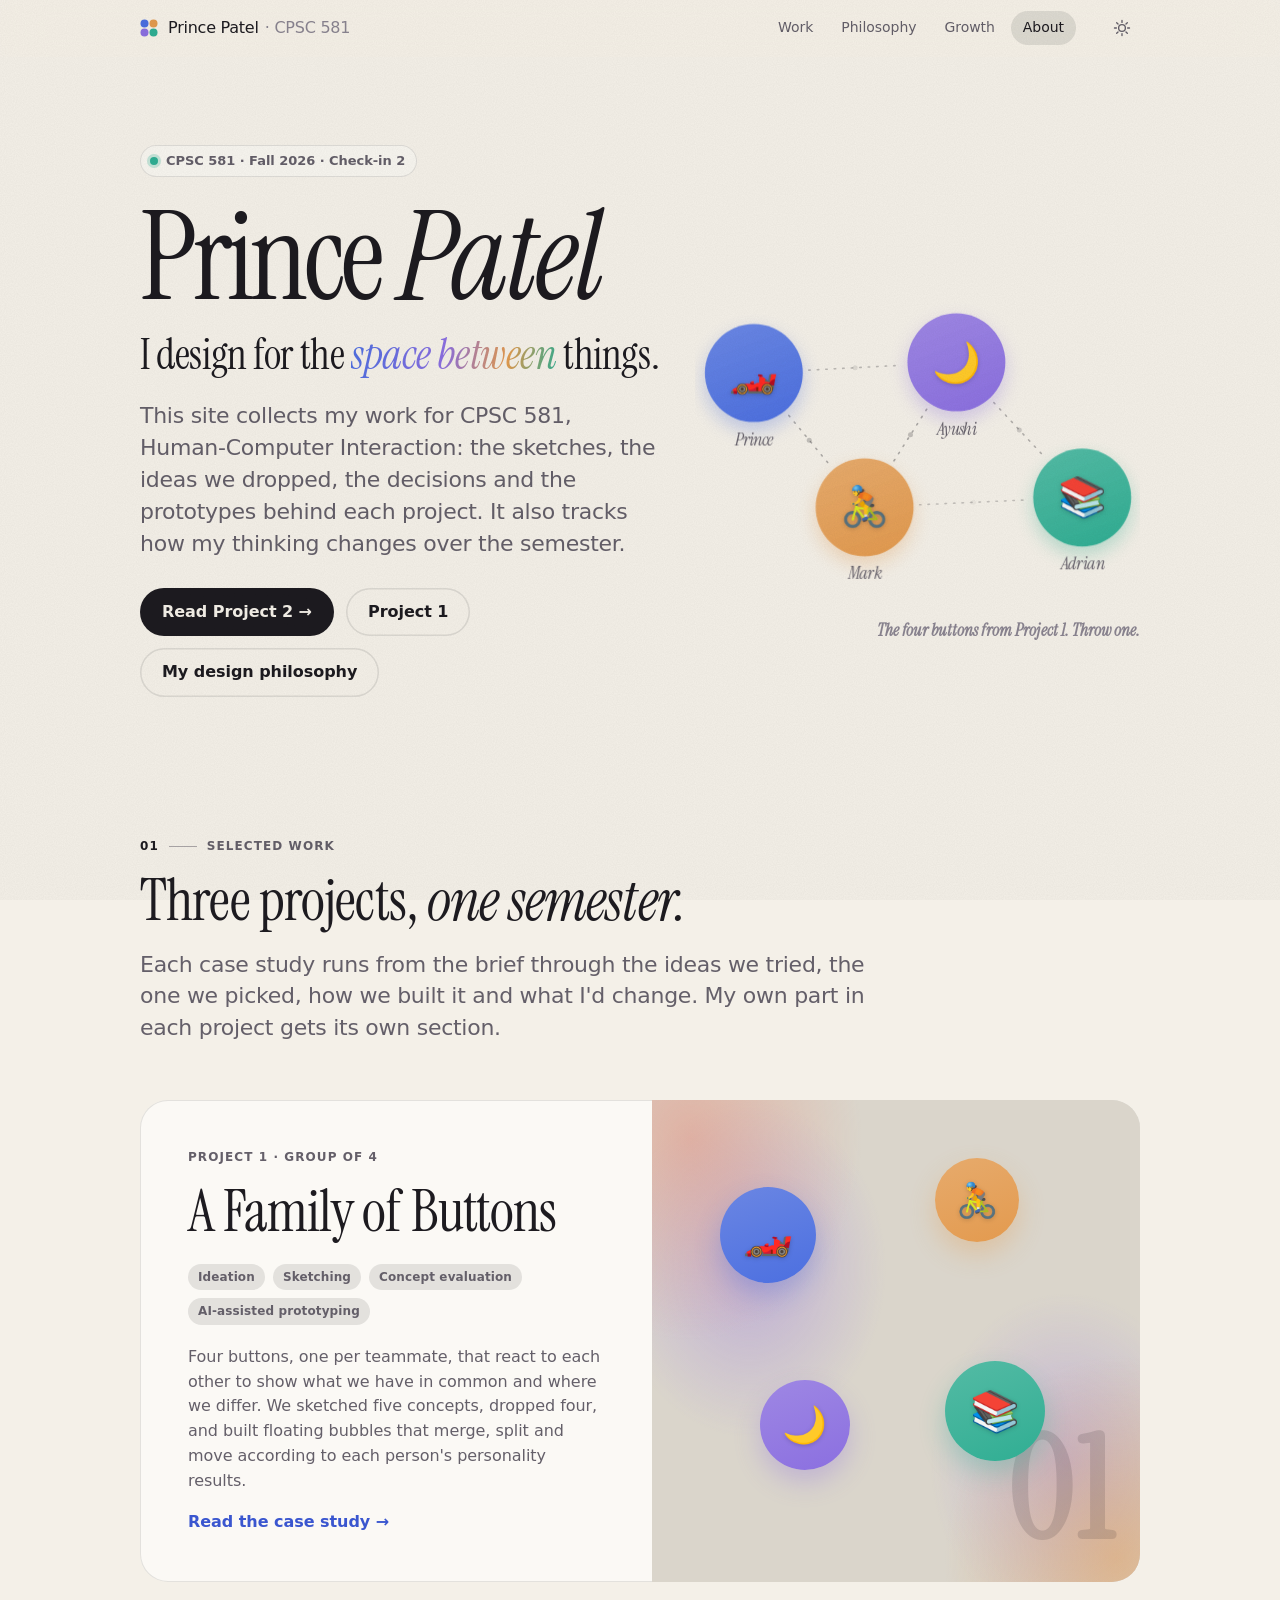
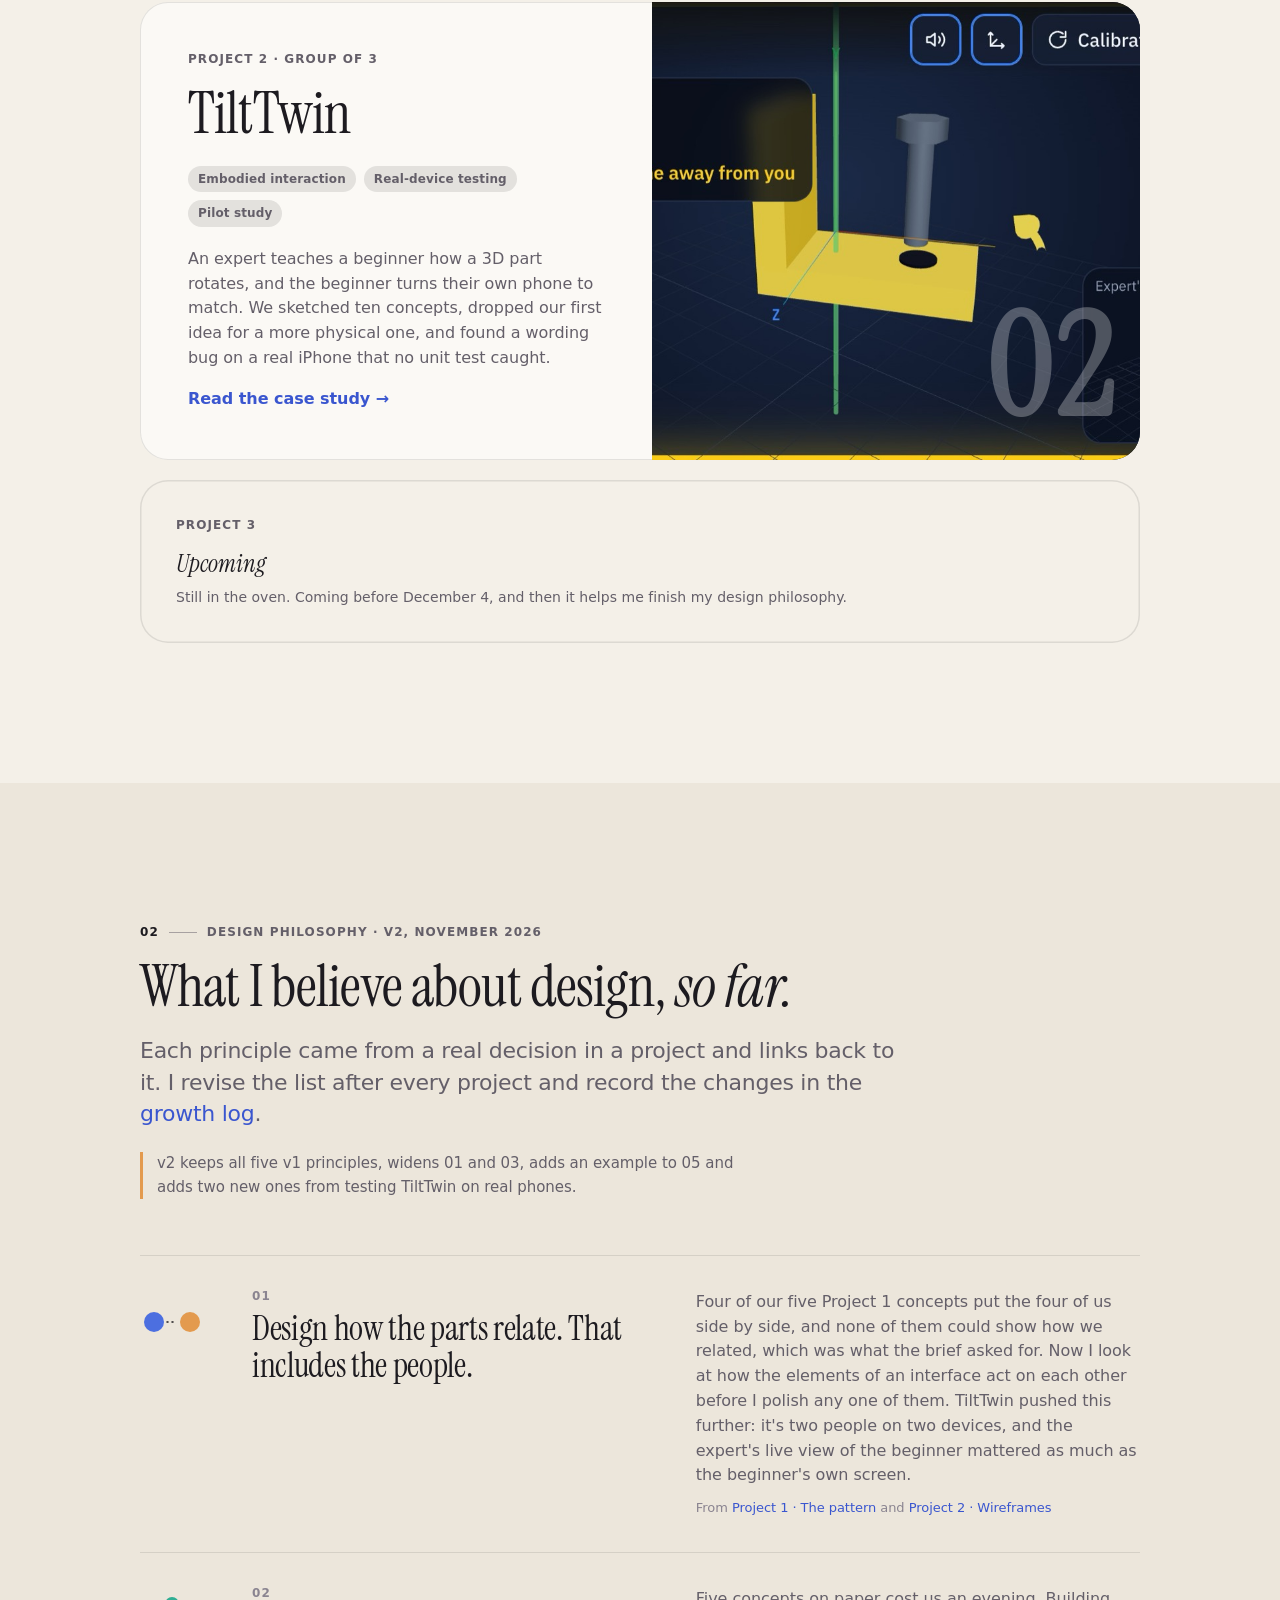
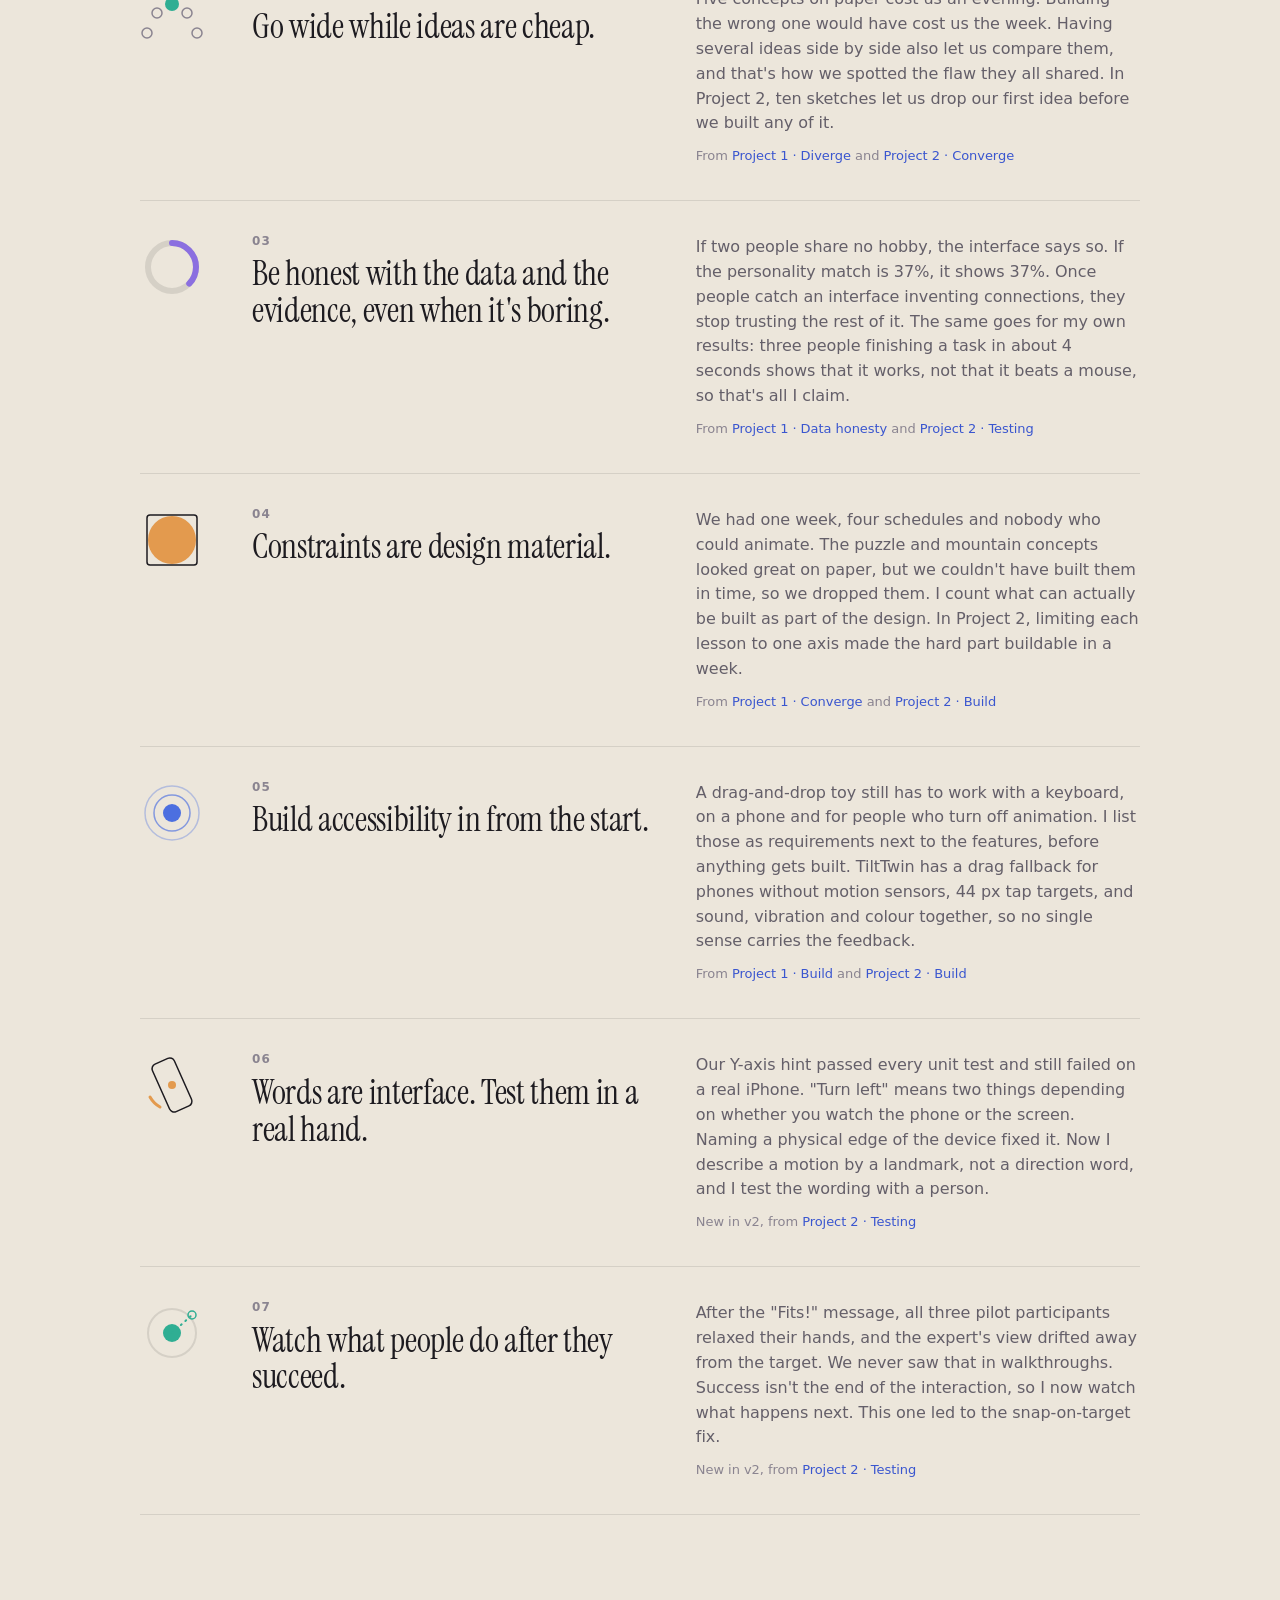
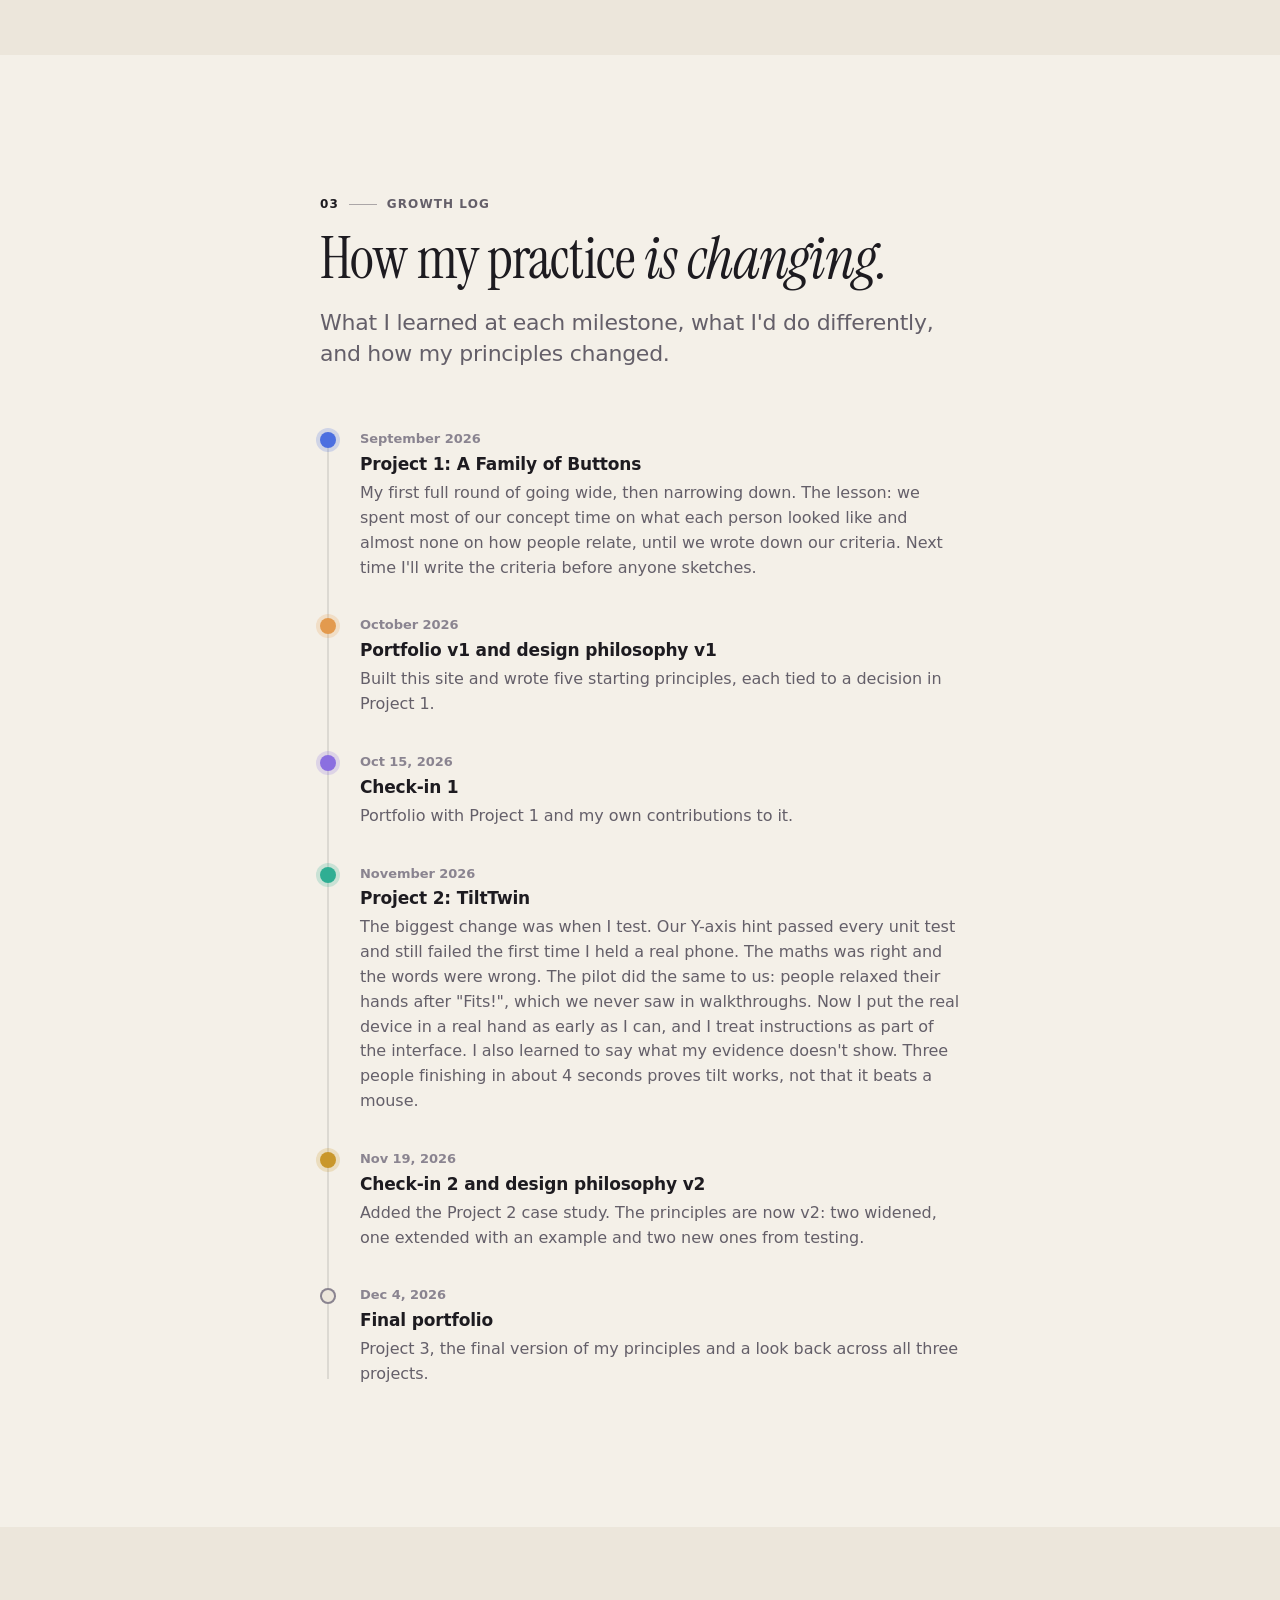
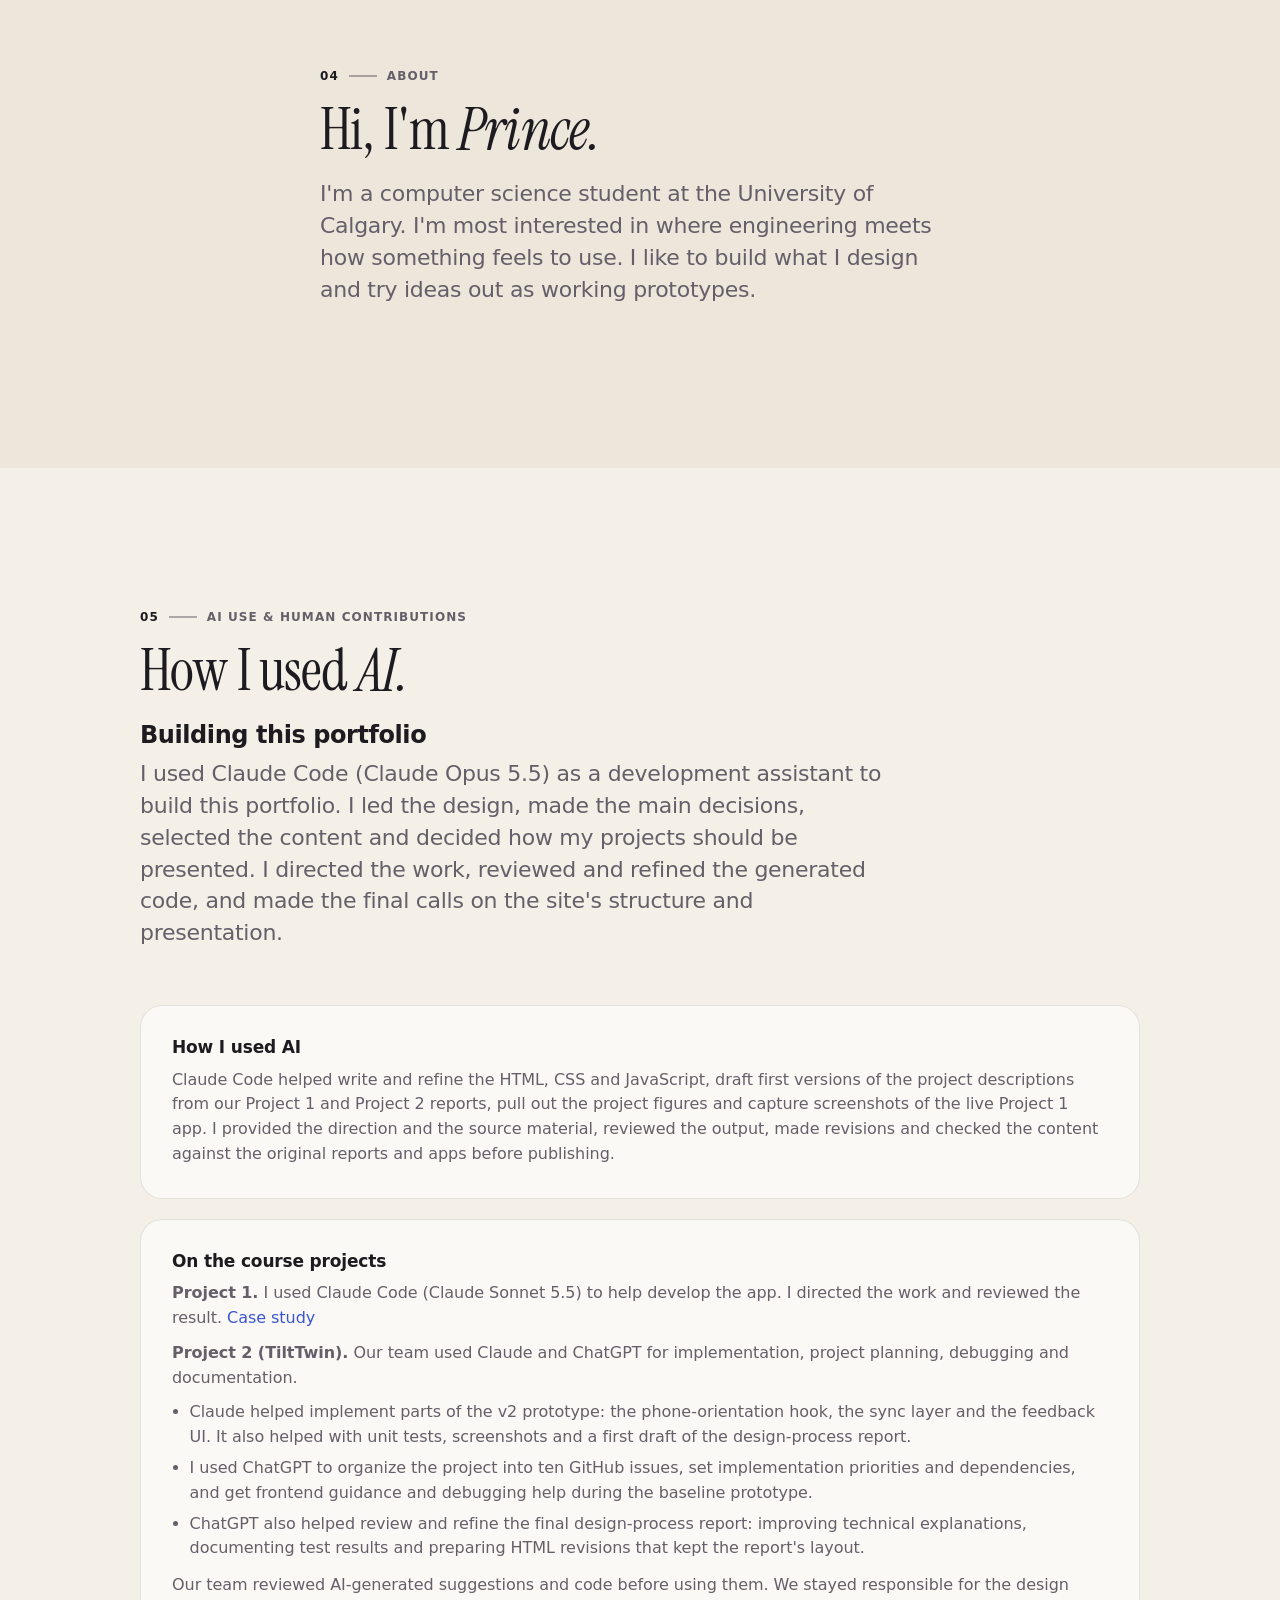
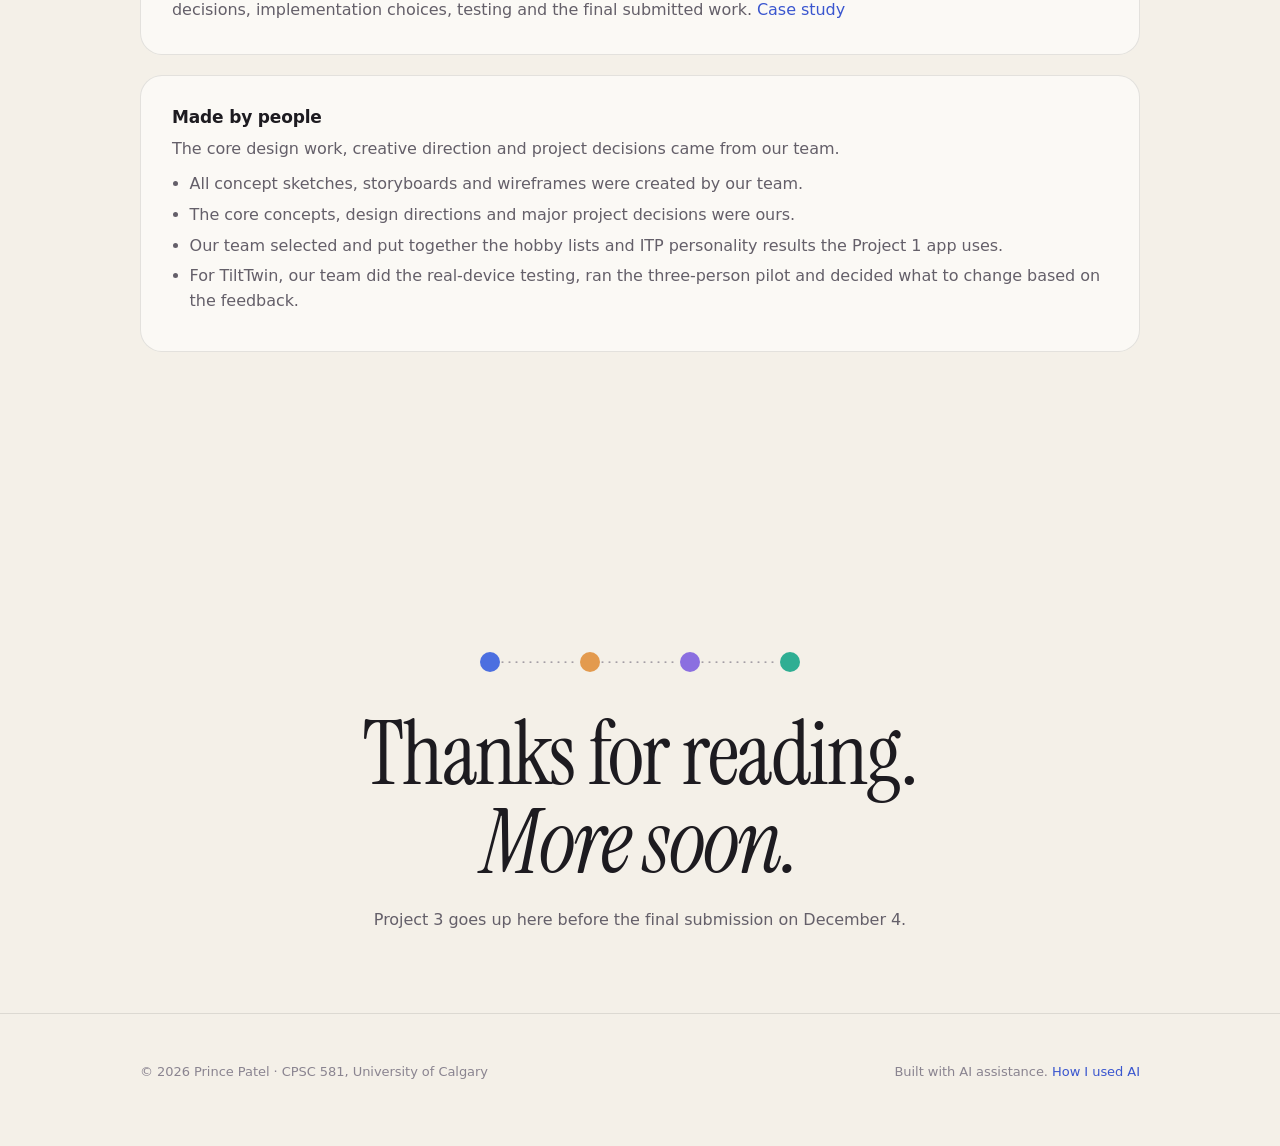
==== commit 9315c403: "Reword Project 3 placeholder" ====
--- a/index.html
+++ b/index.html
@@ -111,7 +111,7 @@
             <div class="info">
               <p class="eyebrow">Project 3</p>
               <h3 class="h3"><span class="ital">Upcoming</span></h3>
-              <p class="muted small" style="margin:0">This case study goes up before the final submission on December 4.</p>
+              <p class="muted small" style="margin:0">Still in the oven. Coming before December 4, and then it helps me finish my design philosophy.</p>
             </div>
           </div>
           </div>
